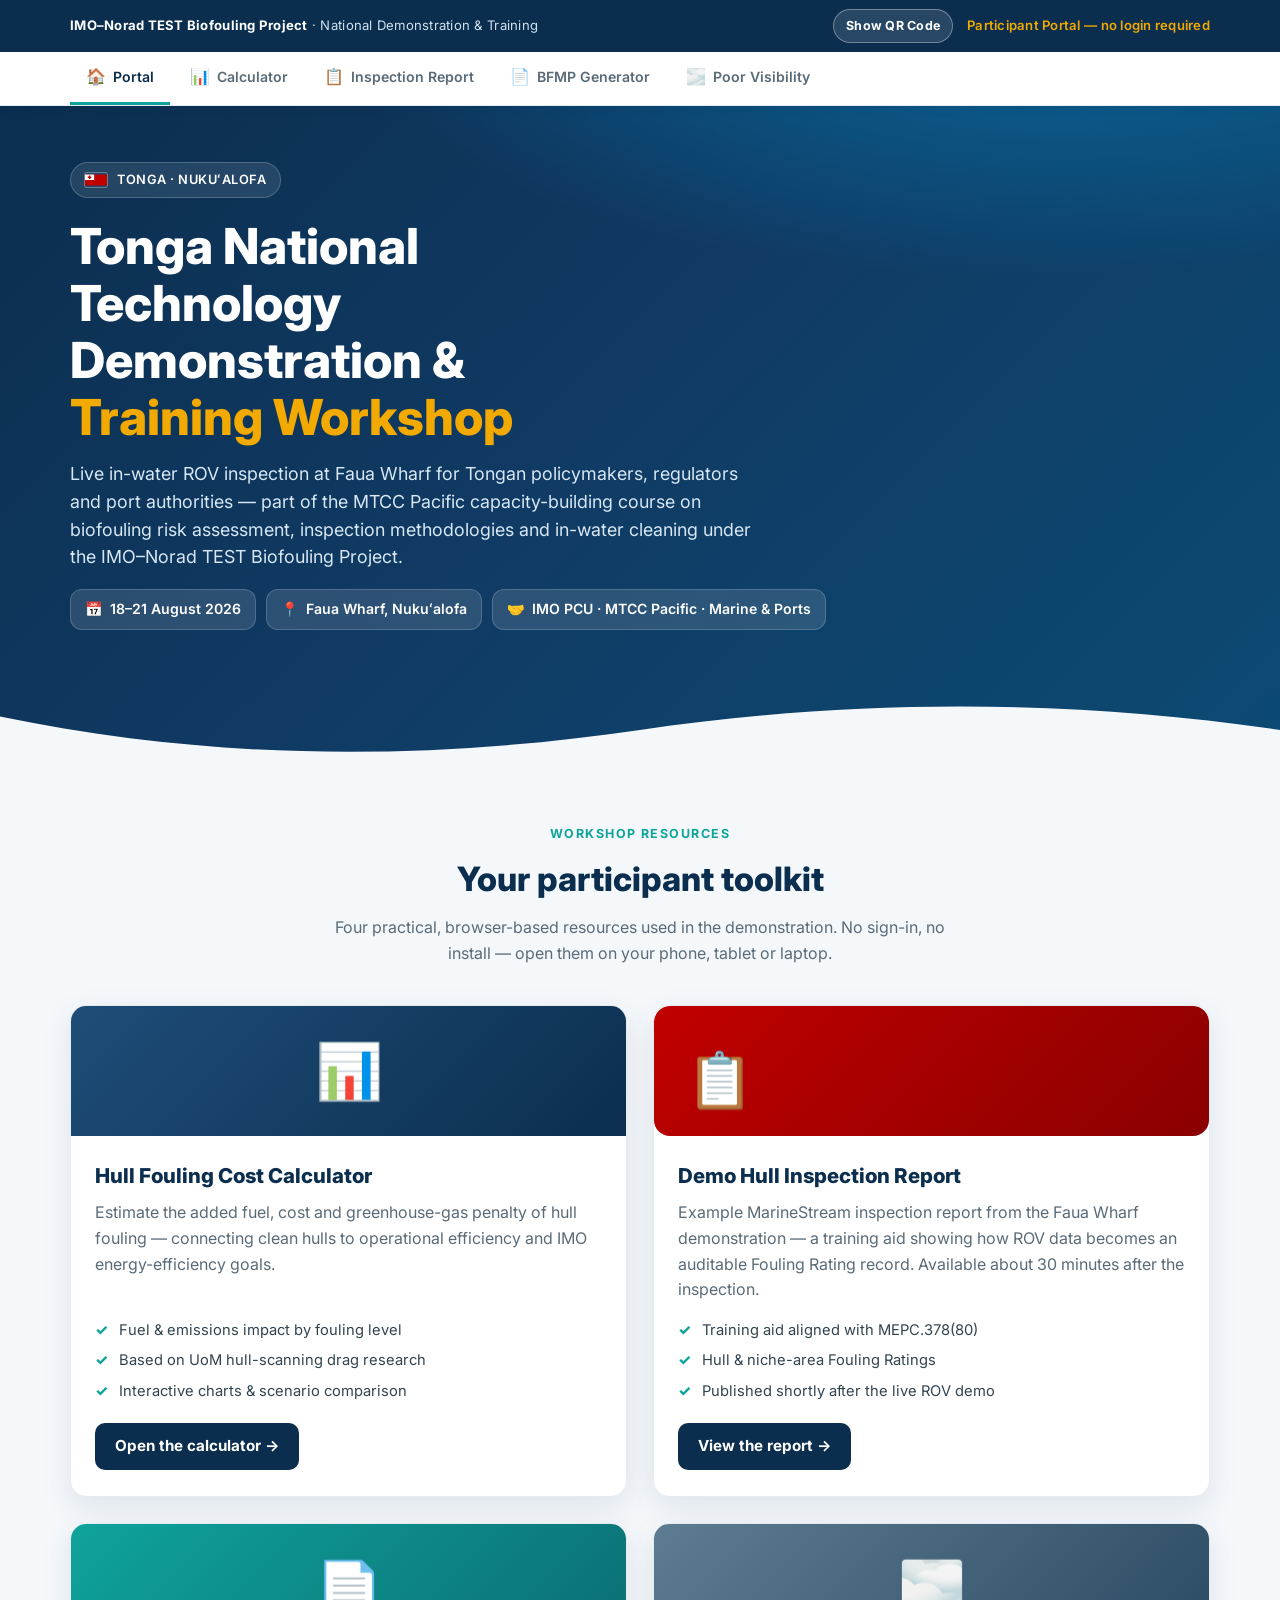
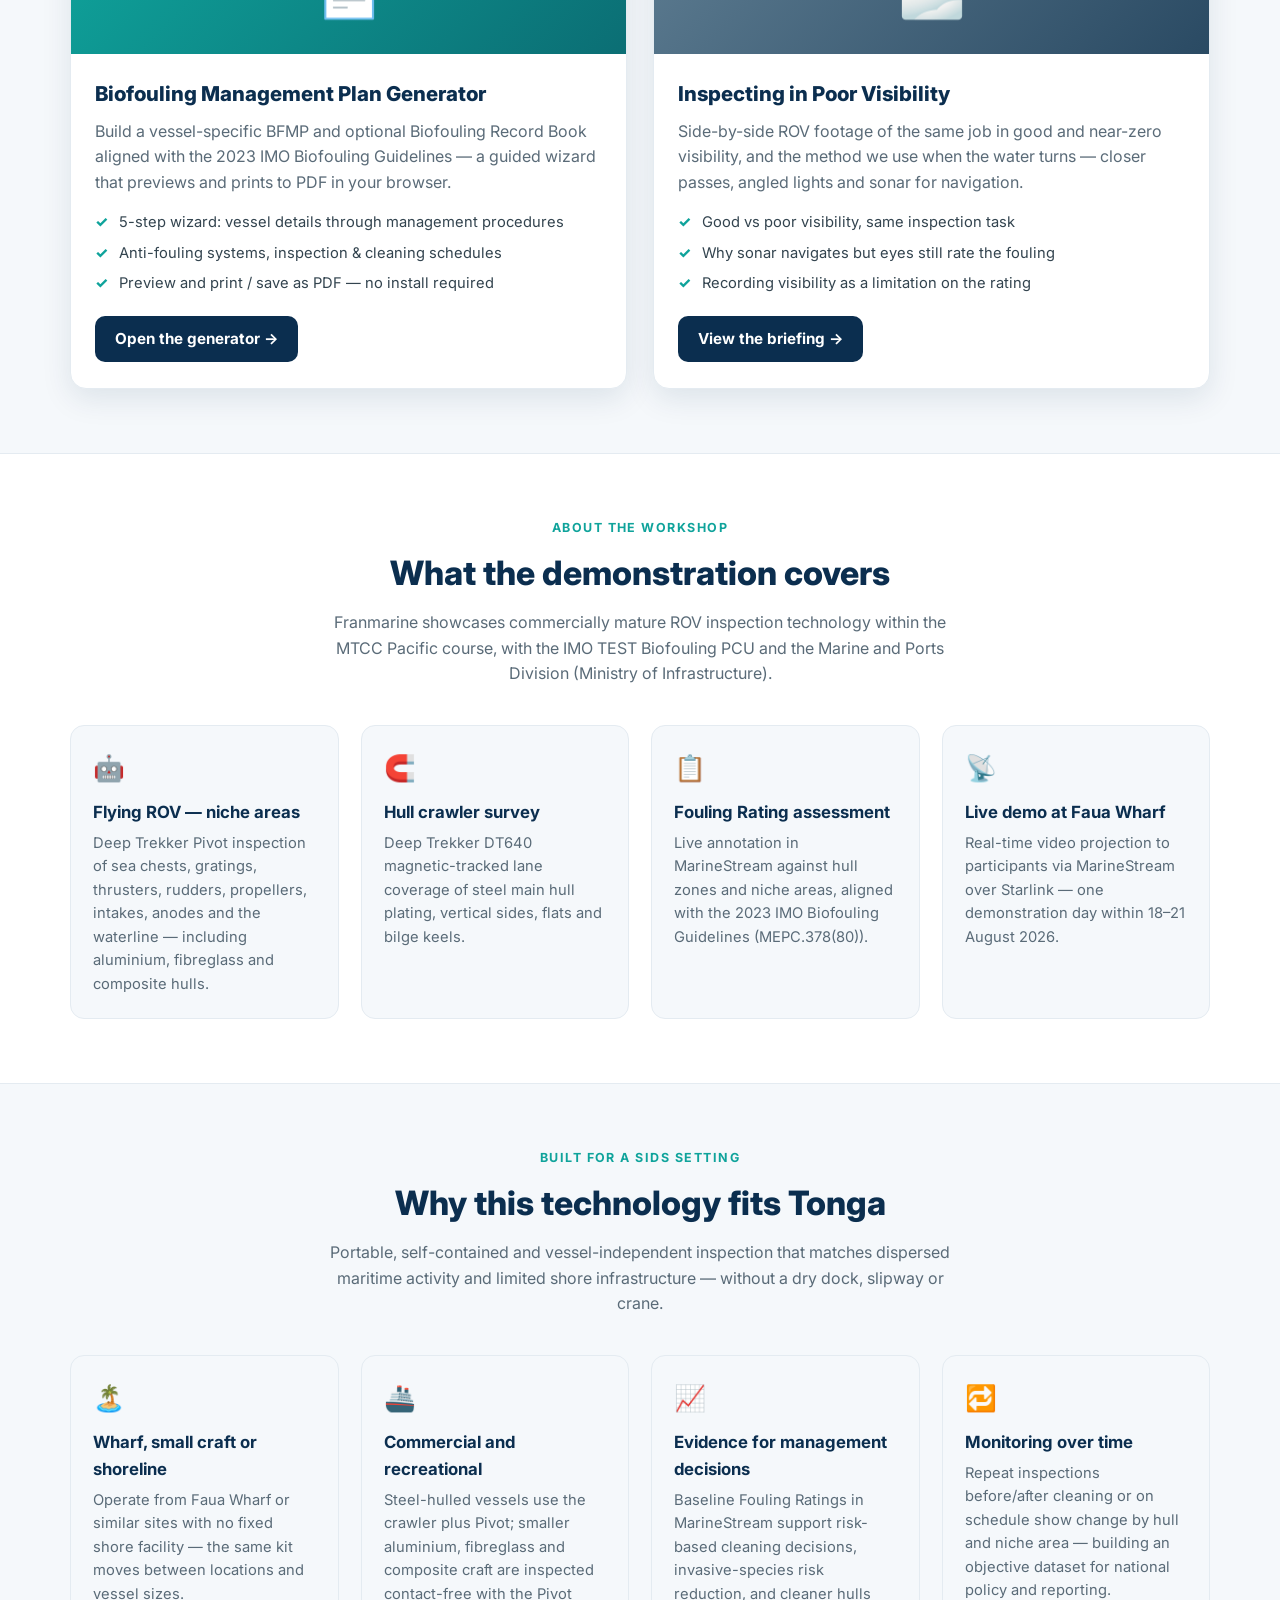
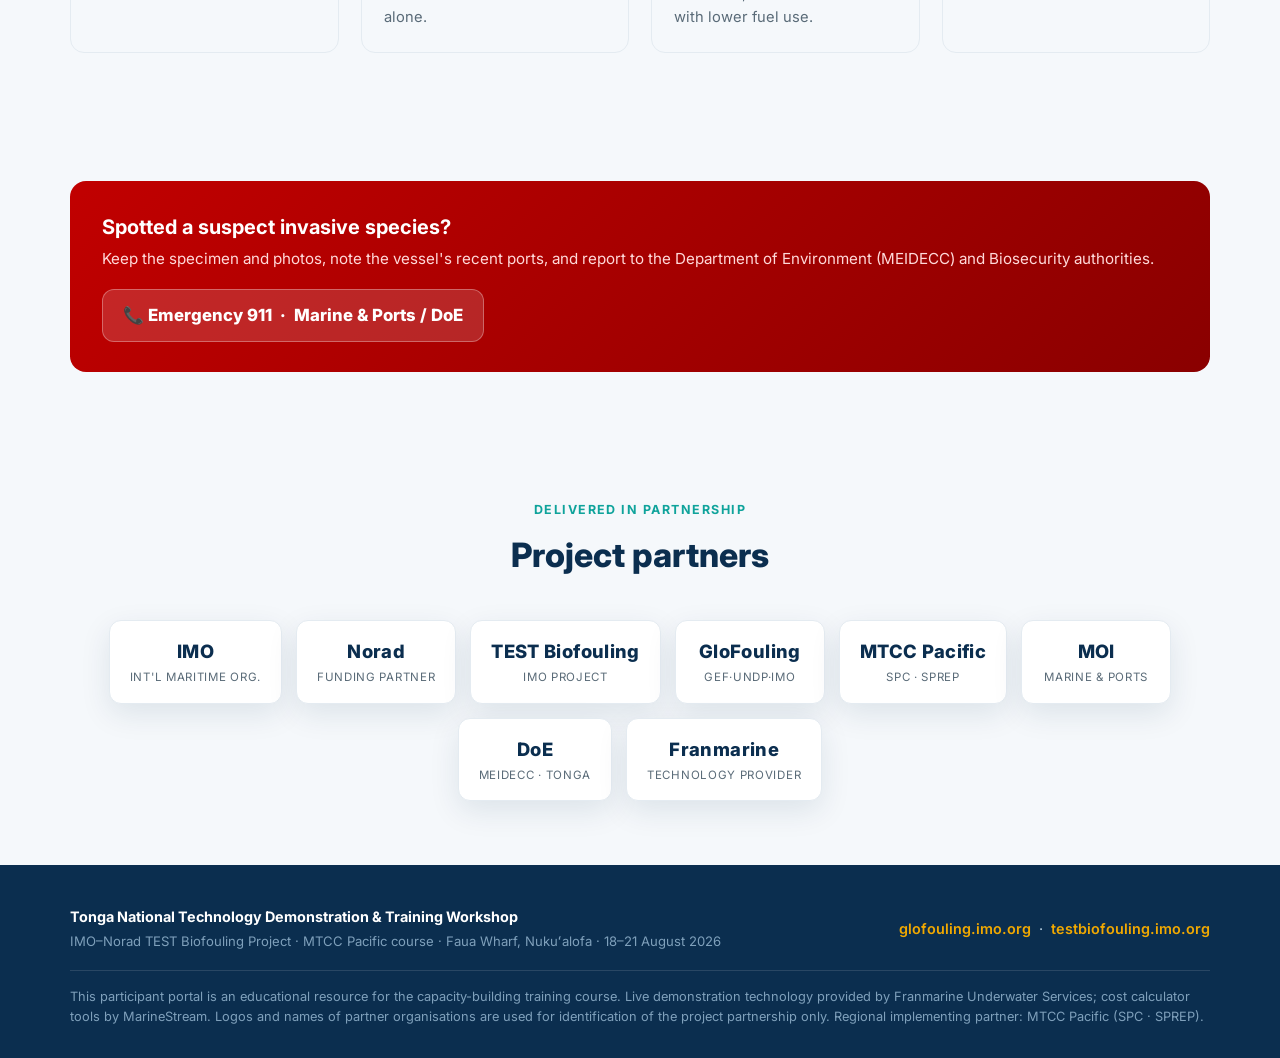
==== index.html @ a44b9602 "added video for poor vis" ====
<!DOCTYPE html>
<html lang="en">
<head>
    <meta charset="UTF-8">
    <meta name="viewport" content="width=device-width, initial-scale=1.0">
    <title>Participant Portal | Tonga National Technology Demonstration &amp; Training Workshop</title>
    <meta name="description" content="Participant portal for the Tonga National Technology Demonstration Pilot under the IMO–Norad TEST Biofouling Project. Faua Wharf, Nukuʻalofa, 18–21 August 2026.">
    <link rel="icon" href="assets/favicon.ico" sizes="any">
    <link rel="icon" type="image/png" sizes="32x32" href="assets/favicon-32.png">
    <link rel="apple-touch-icon" href="assets/apple-touch-icon.png">
    <link href="https://fonts.googleapis.com/css2?family=Inter:wght@400;500;600;700;800&display=swap" rel="stylesheet">
    <link rel="stylesheet" href="assets/portal.css">
    <style>
        * { box-sizing: border-box; margin: 0; padding: 0; }
        html { scroll-behavior: smooth; }
        body {
            font-family: 'Inter', -apple-system, BlinkMacSystemFont, 'Segoe UI', Roboto, sans-serif;
            color: var(--ink);
            background: var(--bg);
            line-height: 1.6;
            -webkit-font-smoothing: antialiased;
        }
        .container { width: min(1140px, 92vw); margin: 0 auto; }
        a { color: inherit; }

        /* ===== Section ===== */
        section { padding: 64px 0; }
        .section-head { text-align: center; max-width: 62ch; margin: 0 auto 38px; }
        .section-head .kicker {
            color: var(--teal); font-weight: 700; letter-spacing: .12em;
            text-transform: uppercase; font-size: .78rem;
        }
        .section-head h2 { font-size: clamp(1.5rem, 3vw, 2.1rem); font-weight: 800; margin: 8px 0 10px; color: var(--imo-navy); }
        .section-head p { color: var(--muted); }

        /* ===== Tool cards ===== */
        .tools { display: grid; grid-template-columns: repeat(auto-fit, minmax(300px, 1fr)); gap: 26px; }
        /* Four cards read better as a 2x2 block than as a row of three with one orphan. */
        @media (min-width: 900px) { .tools { grid-template-columns: repeat(2, 1fr); } }
        .tool {
            position: relative; display: flex; flex-direction: column;
            background: var(--white); border: 1px solid var(--line);
            border-radius: var(--radius); overflow: hidden;
            box-shadow: var(--shadow); transition: transform .18s ease, box-shadow .18s ease;
            text-decoration: none; color: inherit;
        }
        .tool:hover { transform: translateY(-6px); box-shadow: var(--shadow-lg); }
        .tool-banner { height: 130px; display: flex; align-items: center; justify-content: center; font-size: 3.4rem; }
        .tool-banner.calc  { background: linear-gradient(135deg, #1E4D78, #0b2e4f); }
        .tool-banner.report { background: linear-gradient(135deg, var(--maroon), #8a0000); }
        .tool-banner.bfmp   { background: linear-gradient(135deg, #0fa39b, #0b6e74); }
        .tool-banner.vis    { background: linear-gradient(135deg, #5d7c91, #2a4a63); }
        .tool-body { padding: 24px 24px 26px; flex: 1; display: flex; flex-direction: column; }
        .tool-body h3 { font-size: 1.28rem; font-weight: 800; color: var(--imo-navy); }
        .tool-body .lede { color: var(--muted); margin: 8px 0 16px; flex: 1; }
        .tool-body ul { list-style: none; margin: 0 0 20px; display: grid; gap: 7px; }
        .tool-body li { position: relative; padding-left: 24px; font-size: .92rem; color: #33444f; }
        .tool-body li::before { content: "✓"; position: absolute; left: 0; color: var(--teal); font-weight: 800; }
        .tool-cta {
            display: inline-flex; align-items: center; gap: 9px; align-self: flex-start;
            background: var(--imo-navy); color: #fff; font-weight: 700;
            padding: 11px 20px; border-radius: 10px; font-size: .95rem;
            transition: background .15s ease, gap .15s ease;
        }
        .tool:hover .tool-cta { background: var(--un-blue); gap: 13px; }

        /* ===== Workshop info ===== */
        .info { background: var(--white); border-top: 1px solid var(--line); border-bottom: 1px solid var(--line); }
        .info-grid { display: grid; grid-template-columns: repeat(auto-fit, minmax(230px, 1fr)); gap: 22px; }
        .info-card { background: var(--bg); border: 1px solid var(--line); border-radius: 14px; padding: 22px; }
        .info-card .ic { font-size: 1.6rem; }
        .info-card h4 { margin: 10px 0 6px; color: var(--imo-navy); font-size: 1.05rem; }
        .info-card p { color: var(--muted); font-size: .92rem; }

        /* ===== Report banner ===== */
        .report {
            background: linear-gradient(135deg, var(--maroon), #8a0000);
            color: #fff; border-radius: var(--radius); padding: 30px 32px;
            display: flex; flex-wrap: wrap; align-items: center; justify-content: space-between; gap: 18px;
        }
        .report h3 { font-size: 1.25rem; margin-bottom: 4px; }
        .report p { color: #ffd9d9; font-size: .95rem; }
        .report .num {
            background: rgba(255,255,255,.15); border: 1px solid rgba(255,255,255,.3);
            padding: 12px 20px; border-radius: 12px; font-weight: 800; font-size: 1.05rem; white-space: nowrap;
        }

        /* ===== Partners ===== */
        .partners { text-align: center; }
        .partner-row { display: flex; flex-wrap: wrap; justify-content: center; gap: 14px; margin-top: 6px; }
        .partner {
            display: flex; flex-direction: column; gap: 2px; align-items: center; justify-content: center;
            min-width: 150px; padding: 16px 20px;
            background: var(--white); border: 1px solid var(--line); border-radius: 12px; box-shadow: var(--shadow);
        }
        .partner .mark { font-weight: 800; font-size: 1.15rem; color: var(--imo-navy); letter-spacing: .02em; }
        .partner .sub { font-size: .72rem; color: var(--muted); text-transform: uppercase; letter-spacing: .06em; }

        /* ===== Footer ===== */
        footer { background: var(--imo-navy); color: #b9d0e2; padding: 40px 0 30px; font-size: .9rem; }
        footer .container { display: grid; gap: 18px; }
        footer .f-top { display: flex; flex-wrap: wrap; justify-content: space-between; gap: 16px; align-items: center; }
        footer strong { color: #fff; }
        footer .muted { color: #7fa0bb; font-size: .82rem; }
        footer a.link { color: var(--gold); text-decoration: none; font-weight: 600; }
        .disclaimer { border-top: 1px solid rgba(255,255,255,.12); padding-top: 16px; color: #7fa0bb; font-size: .8rem; }

        @media (max-width: 640px) {
            .report { flex-direction: column; align-items: flex-start; }
        }
    </style>
</head>
<body>

    <div id="portal-chrome" data-active="portal" data-base=""></div>

    <header class="portal-page-hero portal-page-hero--home">
        <div class="container">
            <span class="eyebrow">
                <img class="flag" src="assets/to_flag.svg" alt="Flag of Tonga">
                Tonga · Nukuʻalofa
            </span>
            <h1>Tonga National Technology Demonstration &amp; <span class="accent">Training Workshop</span></h1>
            <p class="hero-sub">Live in-water ROV inspection at Faua Wharf for Tongan policymakers, regulators and port authorities — part of the MTCC Pacific capacity-building course on biofouling risk assessment, inspection methodologies and in-water cleaning under the IMO–Norad TEST Biofouling Project.</p>
            <div class="hero-meta">
                <span class="meta-chip"><span class="ic">📅</span> 18–21 August 2026</span>
                <span class="meta-chip"><span class="ic">📍</span> Faua Wharf, Nukuʻalofa</span>
                <span class="meta-chip"><span class="ic">🤝</span> IMO PCU · MTCC Pacific · Marine &amp; Ports</span>
            </div>
        </div>
        <svg class="hero-wave" viewBox="0 0 1440 90" preserveAspectRatio="none" aria-hidden="true">
            <path fill="#f5f8fb" d="M0,40 C240,90 480,90 720,55 C960,20 1200,20 1440,55 L1440,90 L0,90 Z"></path>
        </svg>
    </header>

    <!-- Tools -->
    <section id="tools">
        <div class="container">
            <div class="section-head">
                <div class="kicker">Workshop Resources</div>
                <h2>Your participant toolkit</h2>
                <p>Four practical, browser-based resources used in the demonstration. No sign-in, no install — open them on your phone, tablet or laptop.</p>
            </div>
            <div class="tools">
                <a class="tool" href="calculator/index.html">
                    <div class="tool-banner calc">📊</div>
                    <div class="tool-body">
                        <h3>Hull Fouling Cost Calculator</h3>
                        <p class="lede">Estimate the added fuel, cost and greenhouse-gas penalty of hull fouling — connecting clean hulls to operational efficiency and IMO energy-efficiency goals.</p>
                        <ul>
                            <li>Fuel &amp; emissions impact by fouling level</li>
                            <li>Based on UoM hull-scanning drag research</li>
                            <li>Interactive charts &amp; scenario comparison</li>
                        </ul>
                        <span class="tool-cta">Open the calculator →</span>
                    </div>
                </a>
                <a class="tool" href="report/index.html">
                    <div class="tool-banner report">📋</div>
                    <div class="tool-body">
                        <h3>Demo Hull Inspection Report</h3>
                        <p class="lede">Example MarineStream inspection report from the Faua Wharf demonstration — a training aid showing how ROV data becomes an auditable Fouling Rating record. Available about 30 minutes after the inspection.</p>
                        <ul>
                            <li>Training aid aligned with MEPC.378(80)</li>
                            <li>Hull &amp; niche-area Fouling Ratings</li>
                            <li>Published shortly after the live ROV demo</li>
                        </ul>
                        <span class="tool-cta">View the report →</span>
                    </div>
                </a>
                <a class="tool" href="bfmp/index.html">
                    <div class="tool-banner bfmp">📄</div>
                    <div class="tool-body">
                        <h3>Biofouling Management Plan Generator</h3>
                        <p class="lede">Build a vessel-specific BFMP and optional Biofouling Record Book aligned with the 2023 IMO Biofouling Guidelines — a guided wizard that previews and prints to PDF in your browser.</p>
                        <ul>
                            <li>5-step wizard: vessel details through management procedures</li>
                            <li>Anti-fouling systems, inspection &amp; cleaning schedules</li>
                            <li>Preview and print / save as PDF — no install required</li>
                        </ul>
                        <span class="tool-cta">Open the generator →</span>
                    </div>
                </a>
                <a class="tool" href="visibility/index.html">
                    <div class="tool-banner vis">🌫️</div>
                    <div class="tool-body">
                        <h3>Inspecting in Poor Visibility</h3>
                        <p class="lede">Side-by-side ROV footage of the same job in good and near-zero visibility, and the method we use when the water turns — closer passes, angled lights and sonar for navigation.</p>
                        <ul>
                            <li>Good vs poor visibility, same inspection task</li>
                            <li>Why sonar navigates but eyes still rate the fouling</li>
                            <li>Recording visibility as a limitation on the rating</li>
                        </ul>
                        <span class="tool-cta">View the briefing →</span>
                    </div>
                </a>
            </div>
        </div>
    </section>

    <!-- Workshop info -->
    <section class="info">
        <div class="container">
            <div class="section-head">
                <div class="kicker">About the Workshop</div>
                <h2>What the demonstration covers</h2>
                <p>Franmarine showcases commercially mature ROV inspection technology within the MTCC Pacific course, with the IMO TEST Biofouling PCU and the Marine and Ports Division (Ministry of Infrastructure).</p>
            </div>
            <div class="info-grid">
                <div class="info-card">
                    <div class="ic">🤖</div>
                    <h4>Flying ROV — niche areas</h4>
                    <p>Deep Trekker Pivot inspection of sea chests, gratings, thrusters, rudders, propellers, intakes, anodes and the waterline — including aluminium, fibreglass and composite hulls.</p>
                </div>
                <div class="info-card">
                    <div class="ic">🧲</div>
                    <h4>Hull crawler survey</h4>
                    <p>Deep Trekker DT640 magnetic-tracked lane coverage of steel main hull plating, vertical sides, flats and bilge keels.</p>
                </div>
                <div class="info-card">
                    <div class="ic">📋</div>
                    <h4>Fouling Rating assessment</h4>
                    <p>Live annotation in MarineStream against hull zones and niche areas, aligned with the 2023 IMO Biofouling Guidelines (MEPC.378(80)).</p>
                </div>
                <div class="info-card">
                    <div class="ic">📡</div>
                    <h4>Live demo at Faua Wharf</h4>
                    <p>Real-time video projection to participants via MarineStream over Starlink — one demonstration day within 18–21 August 2026.</p>
                </div>
            </div>
        </div>
    </section>

    <!-- Why it fits Tonga -->
    <section>
        <div class="container">
            <div class="section-head">
                <div class="kicker">Built for a SIDS setting</div>
                <h2>Why this technology fits Tonga</h2>
                <p>Portable, self-contained and vessel-independent inspection that matches dispersed maritime activity and limited shore infrastructure — without a dry dock, slipway or crane.</p>
            </div>
            <div class="info-grid">
                <div class="info-card">
                    <div class="ic">🏝️</div>
                    <h4>Wharf, small craft or shoreline</h4>
                    <p>Operate from Faua Wharf or similar sites with no fixed shore facility — the same kit moves between locations and vessel sizes.</p>
                </div>
                <div class="info-card">
                    <div class="ic">🚢</div>
                    <h4>Commercial and recreational</h4>
                    <p>Steel-hulled vessels use the crawler plus Pivot; smaller aluminium, fibreglass and composite craft are inspected contact-free with the Pivot alone.</p>
                </div>
                <div class="info-card">
                    <div class="ic">📈</div>
                    <h4>Evidence for management decisions</h4>
                    <p>Baseline Fouling Ratings in MarineStream support risk-based cleaning decisions, invasive-species risk reduction, and cleaner hulls with lower fuel use.</p>
                </div>
                <div class="info-card">
                    <div class="ic">🔁</div>
                    <h4>Monitoring over time</h4>
                    <p>Repeat inspections before/after cleaning or on schedule show change by hull and niche area — building an objective dataset for national policy and reporting.</p>
                </div>
            </div>
        </div>
    </section>

    <!-- Report banner -->
    <section>
        <div class="container">
            <div class="report">
                <div>
                    <h3>Spotted a suspect invasive species?</h3>
                    <p>Keep the specimen and photos, note the vessel's recent ports, and report to the Department of Environment (MEIDECC) and Biosecurity authorities.</p>
                </div>
                <div class="num">📞 Emergency 911 &nbsp;·&nbsp; Marine &amp; Ports / DoE</div>
            </div>
        </div>
    </section>

    <!-- Partners -->
    <section class="partners">
        <div class="container">
            <div class="section-head">
                <div class="kicker">Delivered in partnership</div>
                <h2>Project partners</h2>
            </div>
            <div class="partner-row">
                <div class="partner"><span class="mark">IMO</span><span class="sub">Int'l Maritime Org.</span></div>
                <div class="partner"><span class="mark">Norad</span><span class="sub">Funding Partner</span></div>
                <div class="partner"><span class="mark">TEST Biofouling</span><span class="sub">IMO Project</span></div>
                <div class="partner"><span class="mark">GloFouling</span><span class="sub">GEF·UNDP·IMO</span></div>
                <div class="partner"><span class="mark">MTCC Pacific</span><span class="sub">SPC · SPREP</span></div>
                <div class="partner"><span class="mark">MOI</span><span class="sub">Marine &amp; Ports</span></div>
                <div class="partner"><span class="mark">DoE</span><span class="sub">MEIDECC · Tonga</span></div>
                <div class="partner"><span class="mark">Franmarine</span><span class="sub">Technology Provider</span></div>
            </div>
        </div>
    </section>

    <!-- Footer -->
    <footer>
        <div class="container">
            <div class="f-top">
                <div>
                    <strong>Tonga National Technology Demonstration &amp; Training Workshop</strong><br>
                    <span class="muted">IMO–Norad TEST Biofouling Project · MTCC Pacific course · Faua Wharf, Nukuʻalofa · 18–21 August 2026</span>
                </div>
                <div>
                    <a class="link" href="https://www.glofouling.imo.org" target="_blank" rel="noopener">glofouling.imo.org</a> &nbsp;·&nbsp;
                    <a class="link" href="https://testbiofouling.imo.org/" target="_blank" rel="noopener">testbiofouling.imo.org</a>
                </div>
            </div>
            <div class="disclaimer">
                This participant portal is an educational resource for the capacity-building training course. Live demonstration technology provided by Franmarine Underwater Services; cost calculator tools by MarineStream. Logos and names of partner organisations are used for identification of the project partnership only. Regional implementing partner: MTCC Pacific (SPC · SPREP).
            </div>
        </div>
    </footer>

    <script src="assets/portal-nav.js"></script>
</body>
</html>
---- assets/portal.css ----
:root {
    --imo-navy: #0b2e4f;
    --imo-navy-2: #103a63;
    --un-blue: #0093d3;
    --teal: #0fa39b;
    --gold: #f2a900;
    --maroon: #c10000; /* Tonga red accent */
    --ink: #14202b;
    --muted: #5a6b78;
    --line: #e4ebf1;
    --bg: #f5f8fb;
    --white: #ffffff;
    --radius: 16px;
    --shadow: 0 10px 30px rgba(11, 46, 79, .10);
    --shadow-lg: 0 22px 50px rgba(11, 46, 79, .18);
    --portal-chrome-h: 82px;
}

/* ===== Sticky chrome (topbar + tabs) ===== */
.portal-chrome {
    position: sticky;
    top: 0;
    z-index: 120;
    box-shadow: 0 2px 12px rgba(11, 46, 79, .08);
}

.portal-topbar {
    background: var(--imo-navy);
    color: #cfe2f1;
    font-size: .82rem;
    letter-spacing: .02em;
}

.portal-topbar .container {
    width: min(1140px, 92vw);
    margin: 0 auto;
    display: flex;
    flex-wrap: wrap;
    gap: 8px 18px;
    align-items: center;
    justify-content: space-between;
    padding: 9px 0;
}

.portal-topbar strong { color: #fff; }
.portal-topbar .tag { color: var(--gold); font-weight: 600; }

.portal-topbar .topbar-actions {
    display: inline-flex;
    flex-wrap: wrap;
    align-items: center;
    gap: 10px 14px;
}

.portal-topbar .qr-toggle {
    appearance: none;
    border: 1px solid rgba(255, 255, 255, .35);
    background: rgba(255, 255, 255, .12);
    color: #fff;
    font: inherit;
    font-size: .78rem;
    font-weight: 700;
    letter-spacing: .02em;
    padding: 6px 12px;
    border-radius: 999px;
    cursor: pointer;
    transition: background .15s ease, border-color .15s ease;
}

.portal-topbar .qr-toggle:hover {
    background: rgba(255, 255, 255, .2);
    border-color: rgba(255, 255, 255, .55);
}

.portal-topbar .qr-toggle[aria-pressed="true"] {
    background: var(--gold);
    border-color: var(--gold);
    color: var(--imo-navy);
}

.portal-page-hero--qr .container {
    padding: 28px 0 36px;
    display: flex;
    flex-direction: column;
    align-items: center;
    text-align: center;
}

.portal-page-hero--home.portal-page-hero--qr .container {
    padding: 36px 0 48px;
}

.portal-qr-panel {
    display: flex;
    flex-direction: column;
    align-items: center;
    gap: 14px;
}

.portal-qr-kicker {
    font-size: .85rem;
    font-weight: 700;
    letter-spacing: .08em;
    text-transform: uppercase;
    color: var(--gold);
    margin: 0;
}

.portal-qr-img {
    display: block;
    width: min(72vw, 420px);
    height: auto;
    aspect-ratio: 1;
    background: #fff;
    padding: 18px;
    border-radius: 18px;
    box-shadow: var(--shadow-lg);
}

.portal-qr-hint {
    margin: 0;
    color: #d7e7f4;
    font-size: .95rem;
    font-weight: 500;
}

@media (min-width: 900px) {
    .portal-qr-img {
        width: min(48vw, 520px);
        padding: 22px;
    }
}

.portal-tabs {
    background: var(--white);
    border-bottom: 1px solid var(--line);
}

.portal-tabs .container {
    width: min(1140px, 92vw);
    margin: 0 auto;
    display: flex;
    gap: 4px;
    overflow-x: auto;
    -webkit-overflow-scrolling: touch;
    scrollbar-width: none;
}

.portal-tabs .container::-webkit-scrollbar { display: none; }

.portal-tab {
    flex: 0 0 auto;
    display: inline-flex;
    align-items: center;
    gap: 7px;
    padding: 12px 16px;
    font-size: .88rem;
    font-weight: 600;
    color: var(--muted);
    text-decoration: none;
    border-bottom: 3px solid transparent;
    white-space: nowrap;
    transition: color .15s, border-color .15s;
}

.portal-tab:hover { color: var(--imo-navy); }

.portal-tab.active {
    color: var(--imo-navy);
    border-bottom-color: var(--teal);
}

.portal-tab .ic { font-size: 1rem; }

/* ===== Page heroes ===== */
.portal-page-hero {
    position: relative;
    color: #fff;
    background:
        radial-gradient(1200px 500px at 80% -20%, rgba(0, 147, 211, .55), transparent 60%),
        linear-gradient(135deg, var(--imo-navy) 0%, var(--imo-navy-2) 45%, #0c4a73 100%);
    overflow: hidden;
}

.portal-page-hero .container {
    position: relative;
    z-index: 2;
    width: min(1140px, 92vw);
    margin: 0 auto;
    padding: 40px 0 48px;
}

.portal-page-hero .hero-top {
    display: flex;
    flex-wrap: wrap;
    align-items: center;
    justify-content: space-between;
    gap: 14px 24px;
    margin-bottom: 4px;
}

.portal-page-hero .ms-brand {
    display: inline-flex;
    align-items: center;
    text-decoration: none;
    opacity: .95;
    transition: opacity .15s ease, transform .15s ease;
}

.portal-page-hero .ms-brand:hover {
    opacity: 1;
    transform: translateY(-1px);
}

.portal-page-hero .ms-brand img {
    display: block;
    height: 36px;
    width: auto;
    max-width: min(220px, 55vw);
}

@media (max-width: 640px) {
    .portal-page-hero .ms-brand img { height: 30px; }
}

.portal-page-hero--home .container {
    padding: 56px 0 130px;
}

.portal-page-hero .eyebrow {
    display: inline-flex;
    align-items: center;
    gap: 10px;
    background: rgba(255, 255, 255, .10);
    border: 1px solid rgba(255, 255, 255, .20);
    padding: 7px 14px;
    border-radius: 999px;
    font-size: .8rem;
    font-weight: 600;
    letter-spacing: .04em;
    text-transform: uppercase;
    backdrop-filter: blur(6px);
}

.portal-page-hero .eyebrow .flag {
    width: 22px;
    height: 14px;
    border-radius: 2px;
    box-shadow: 0 0 0 1px rgba(255, 255, 255, .3);
}

.portal-page-hero h1 {
    font-size: clamp(1.6rem, 3.8vw, 2.4rem);
    font-weight: 800;
    line-height: 1.15;
    margin: 16px 0 12px;
    color: #fff;
}

.portal-page-hero--home h1 {
    font-size: clamp(1.9rem, 4.4vw, 3.1rem);
    max-width: 16ch;
    margin: 20px 0 14px;
}

.portal-page-hero h1 .accent { color: var(--gold); }

.portal-page-hero .hero-sub {
    font-size: clamp(.95rem, 1.6vw, 1.12rem);
    color: #d7e7f4;
    max-width: 62ch;
    line-height: 1.55;
    margin: 0;
}

.portal-page-hero .hero-meta {
    display: flex;
    flex-wrap: wrap;
    gap: 10px;
    margin-top: 18px;
}

.portal-page-hero .meta-chip {
    display: inline-flex;
    align-items: center;
    gap: 7px;
    background: rgba(255, 255, 255, .12);
    border: 1px solid rgba(255, 255, 255, .18);
    padding: 8px 14px;
    border-radius: 12px;
    font-weight: 600;
    font-size: .88rem;
}

.portal-page-hero .hero-wave {
    position: absolute;
    bottom: -1px;
    left: 0;
    width: 100%;
    z-index: 1;
    display: block;
}

header.portal-page-hero h1,
header.portal-page-hero h2,
header.portal-page-hero h3 {
    color: #fff;
}

@media (min-width: 640px) {
    .toolbar-label { display: inline; }
}

@media (max-width: 640px) {
    :root { --portal-chrome-h: 78px; }
    .portal-page-hero .container { padding: 28px 0 36px; }
    .portal-page-hero--home .container { padding: 40px 0 110px; }
    .portal-topbar .tag { font-size: .75rem; }
    .portal-qr-img { width: min(84vw, 360px); padding: 14px; }
}
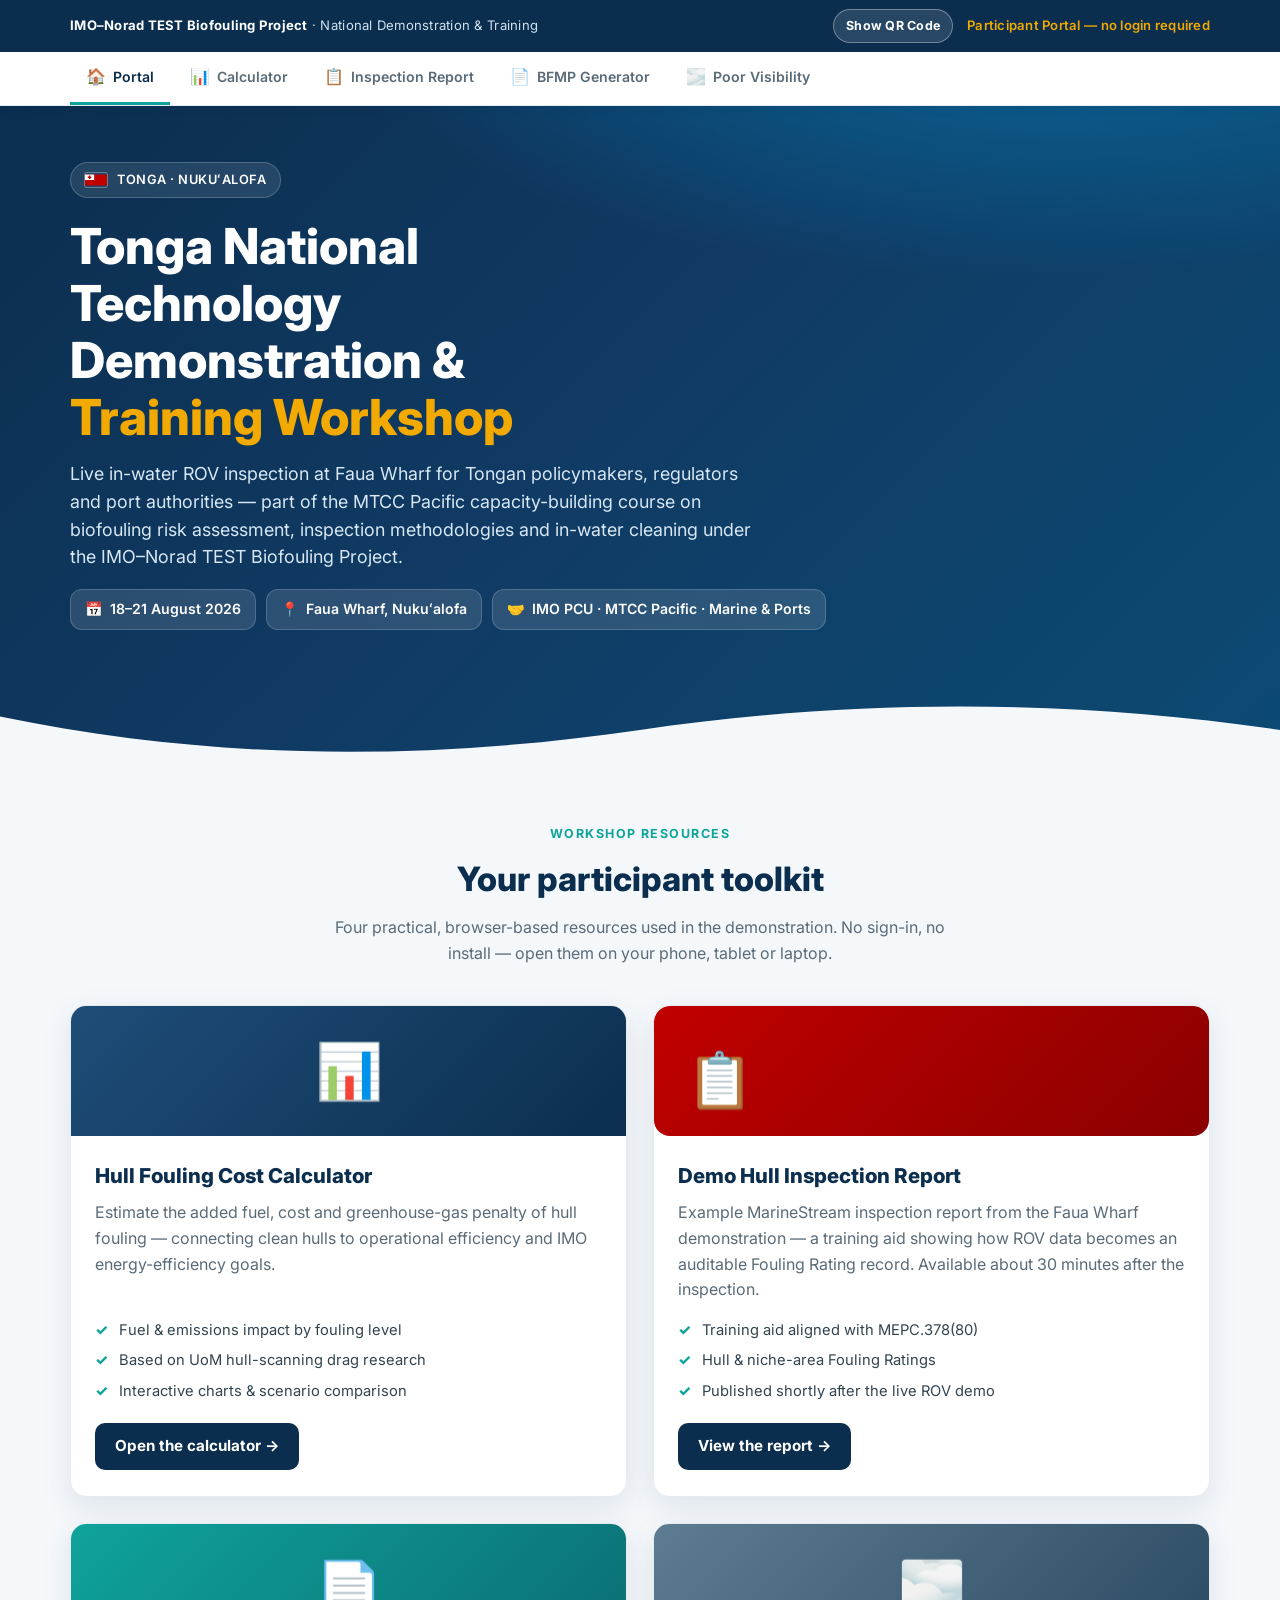
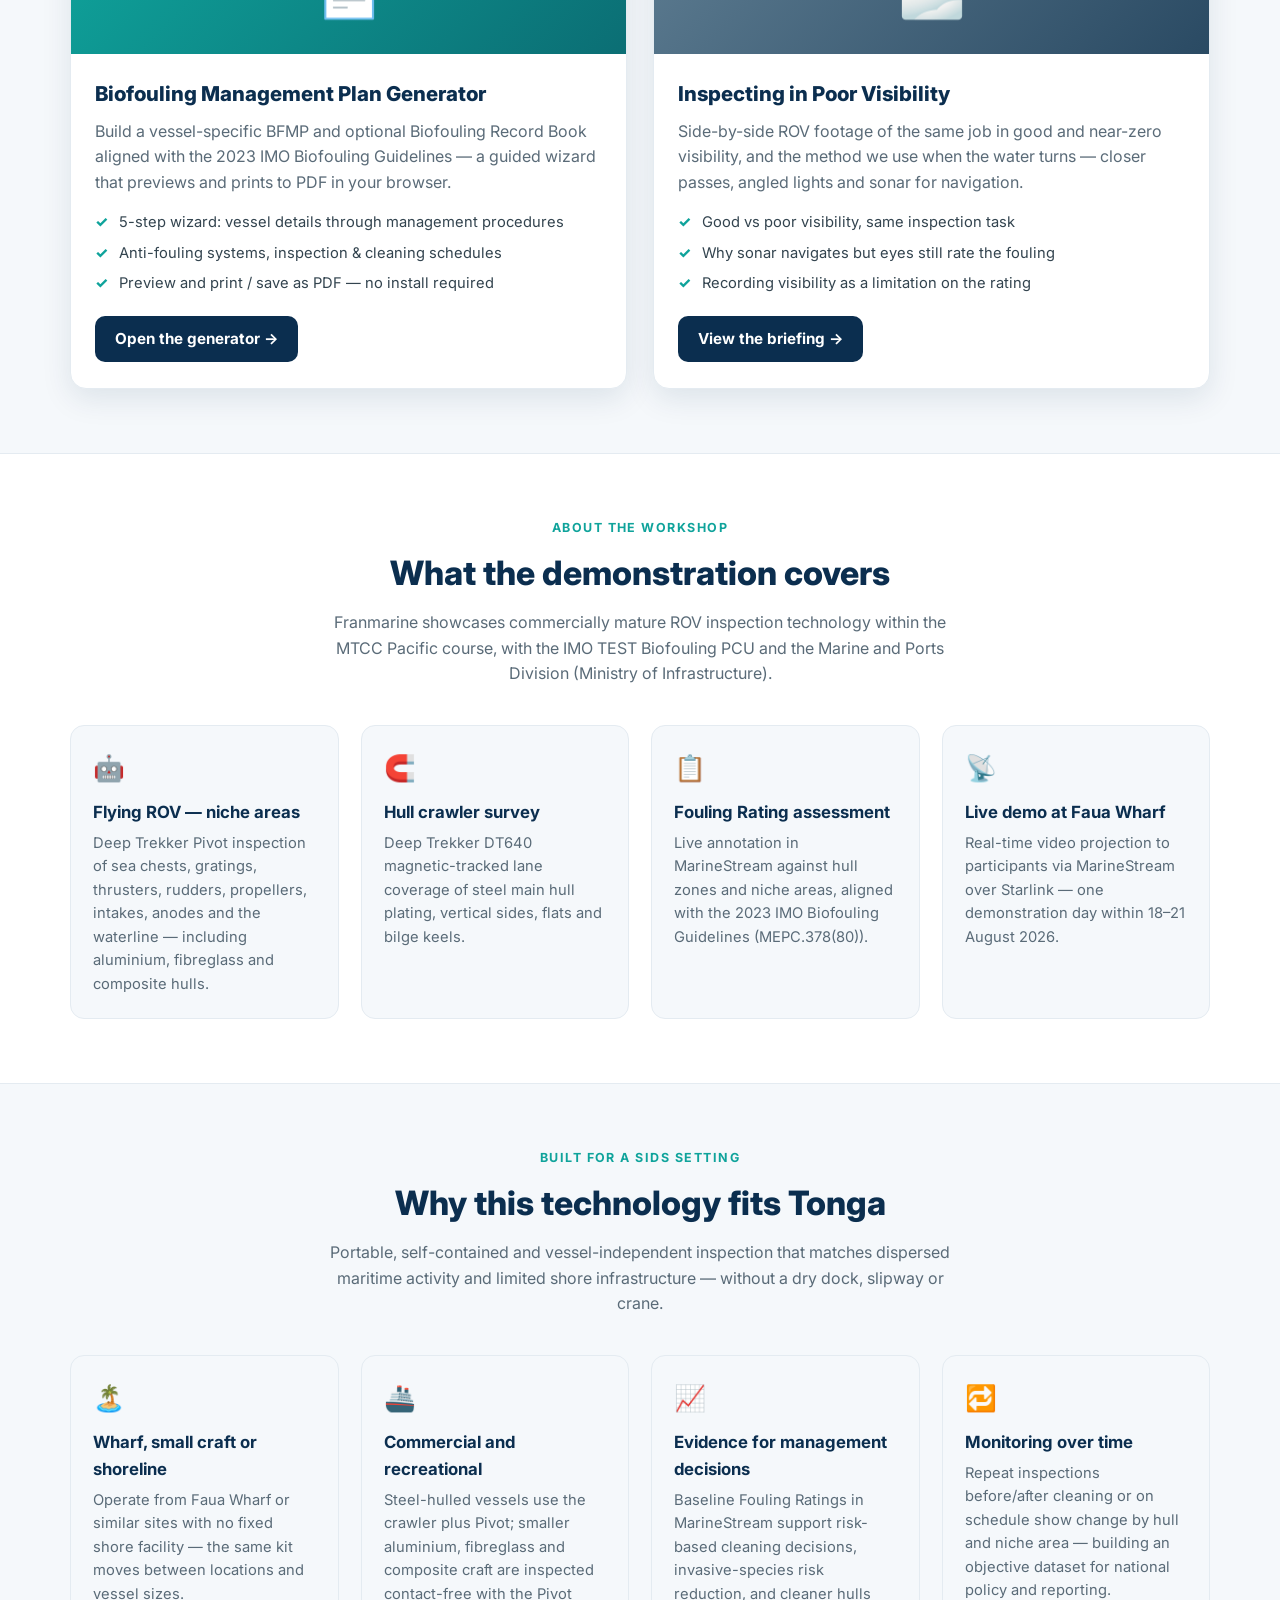
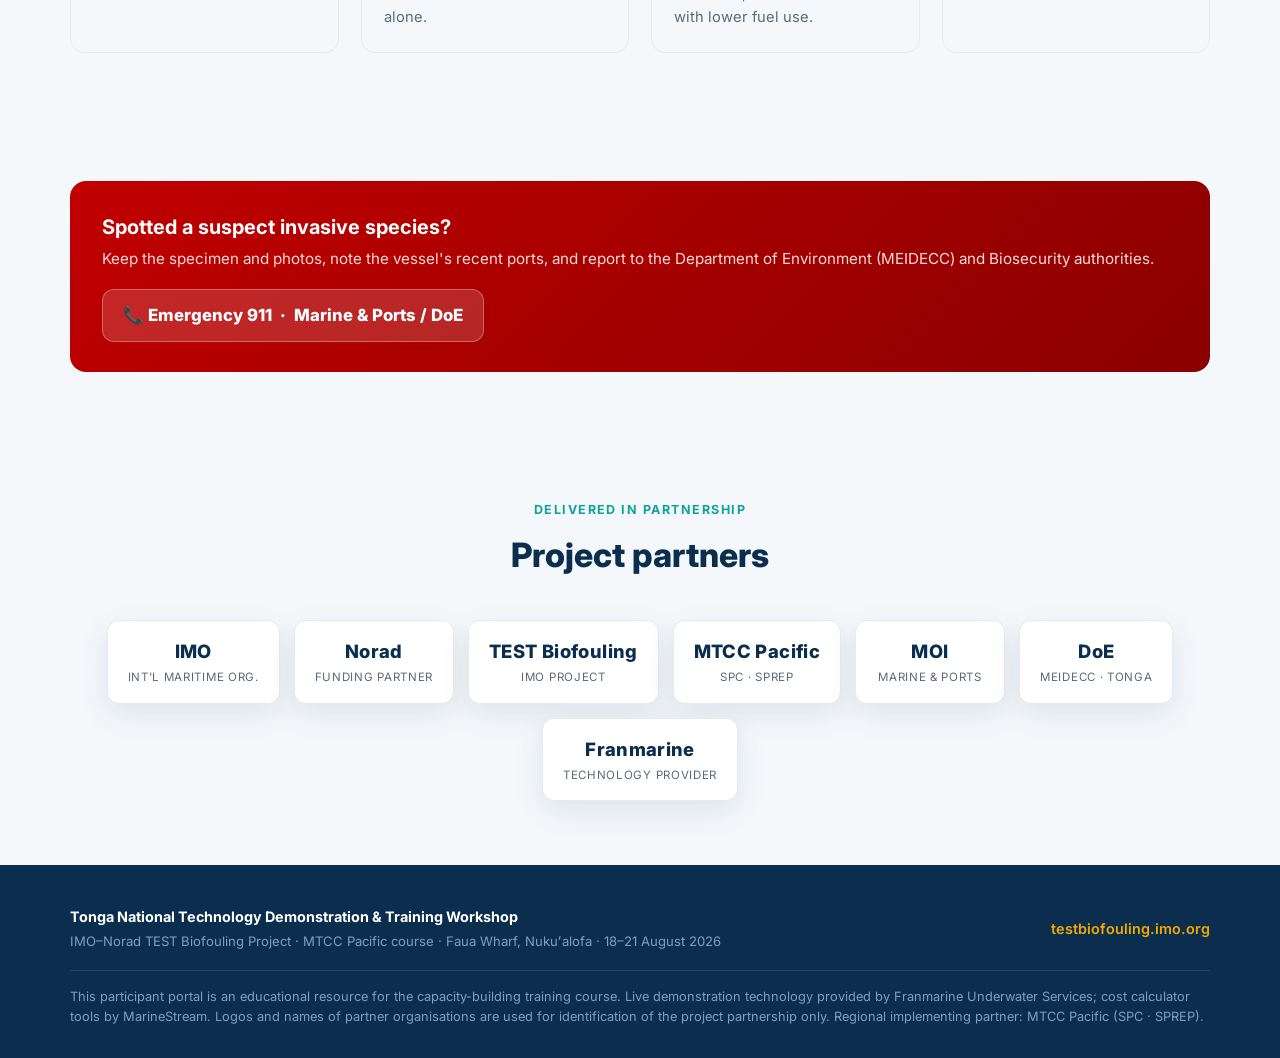
==== commit e68a3e33: "removed references to GlowFouling" ====
--- a/index.html
+++ b/index.html
@@ -288,7 +288,6 @@
                 <div class="partner"><span class="mark">IMO</span><span class="sub">Int'l Maritime Org.</span></div>
                 <div class="partner"><span class="mark">Norad</span><span class="sub">Funding Partner</span></div>
                 <div class="partner"><span class="mark">TEST Biofouling</span><span class="sub">IMO Project</span></div>
-                <div class="partner"><span class="mark">GloFouling</span><span class="sub">GEF·UNDP·IMO</span></div>
                 <div class="partner"><span class="mark">MTCC Pacific</span><span class="sub">SPC · SPREP</span></div>
                 <div class="partner"><span class="mark">MOI</span><span class="sub">Marine &amp; Ports</span></div>
                 <div class="partner"><span class="mark">DoE</span><span class="sub">MEIDECC · Tonga</span></div>
@@ -306,7 +305,6 @@
                     <span class="muted">IMO–Norad TEST Biofouling Project · MTCC Pacific course · Faua Wharf, Nukuʻalofa · 18–21 August 2026</span>
                 </div>
                 <div>
-                    <a class="link" href="https://www.glofouling.imo.org" target="_blank" rel="noopener">glofouling.imo.org</a> &nbsp;·&nbsp;
                     <a class="link" href="https://testbiofouling.imo.org/" target="_blank" rel="noopener">testbiofouling.imo.org</a>
                 </div>
             </div>
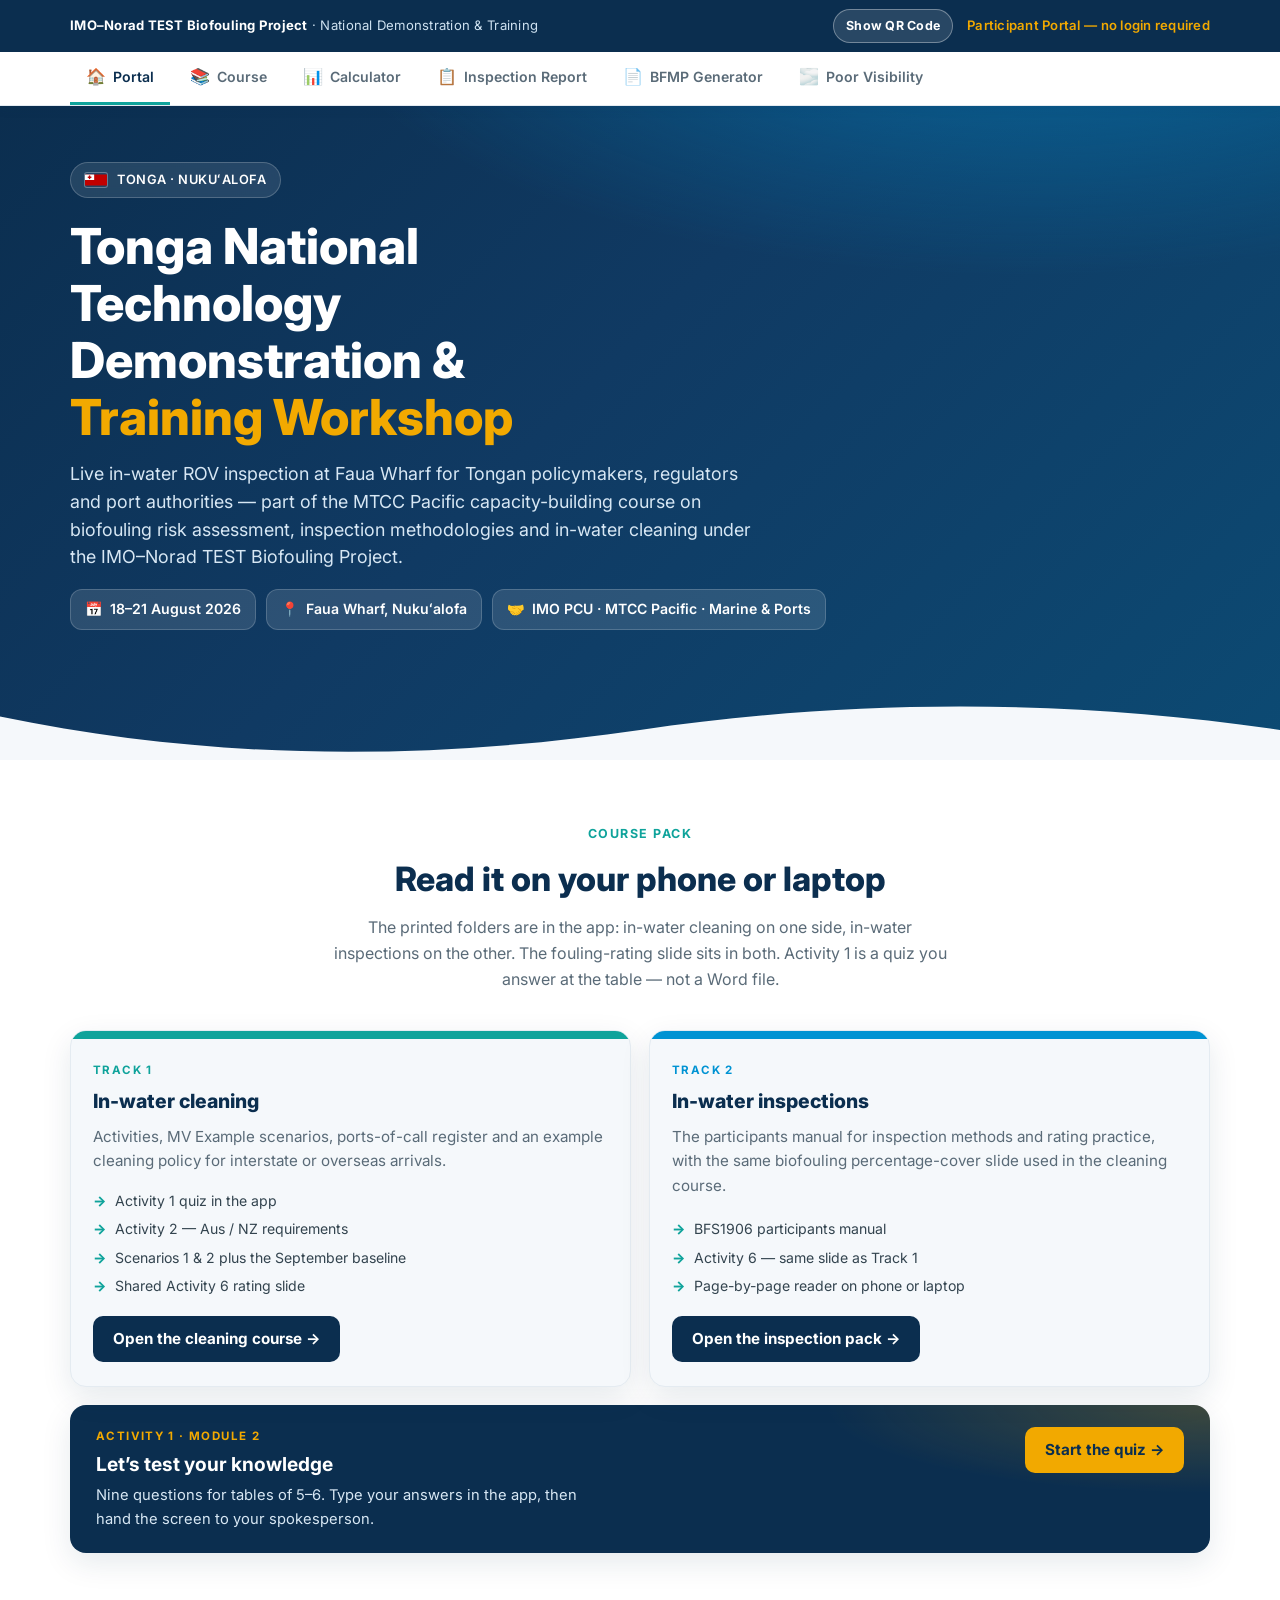
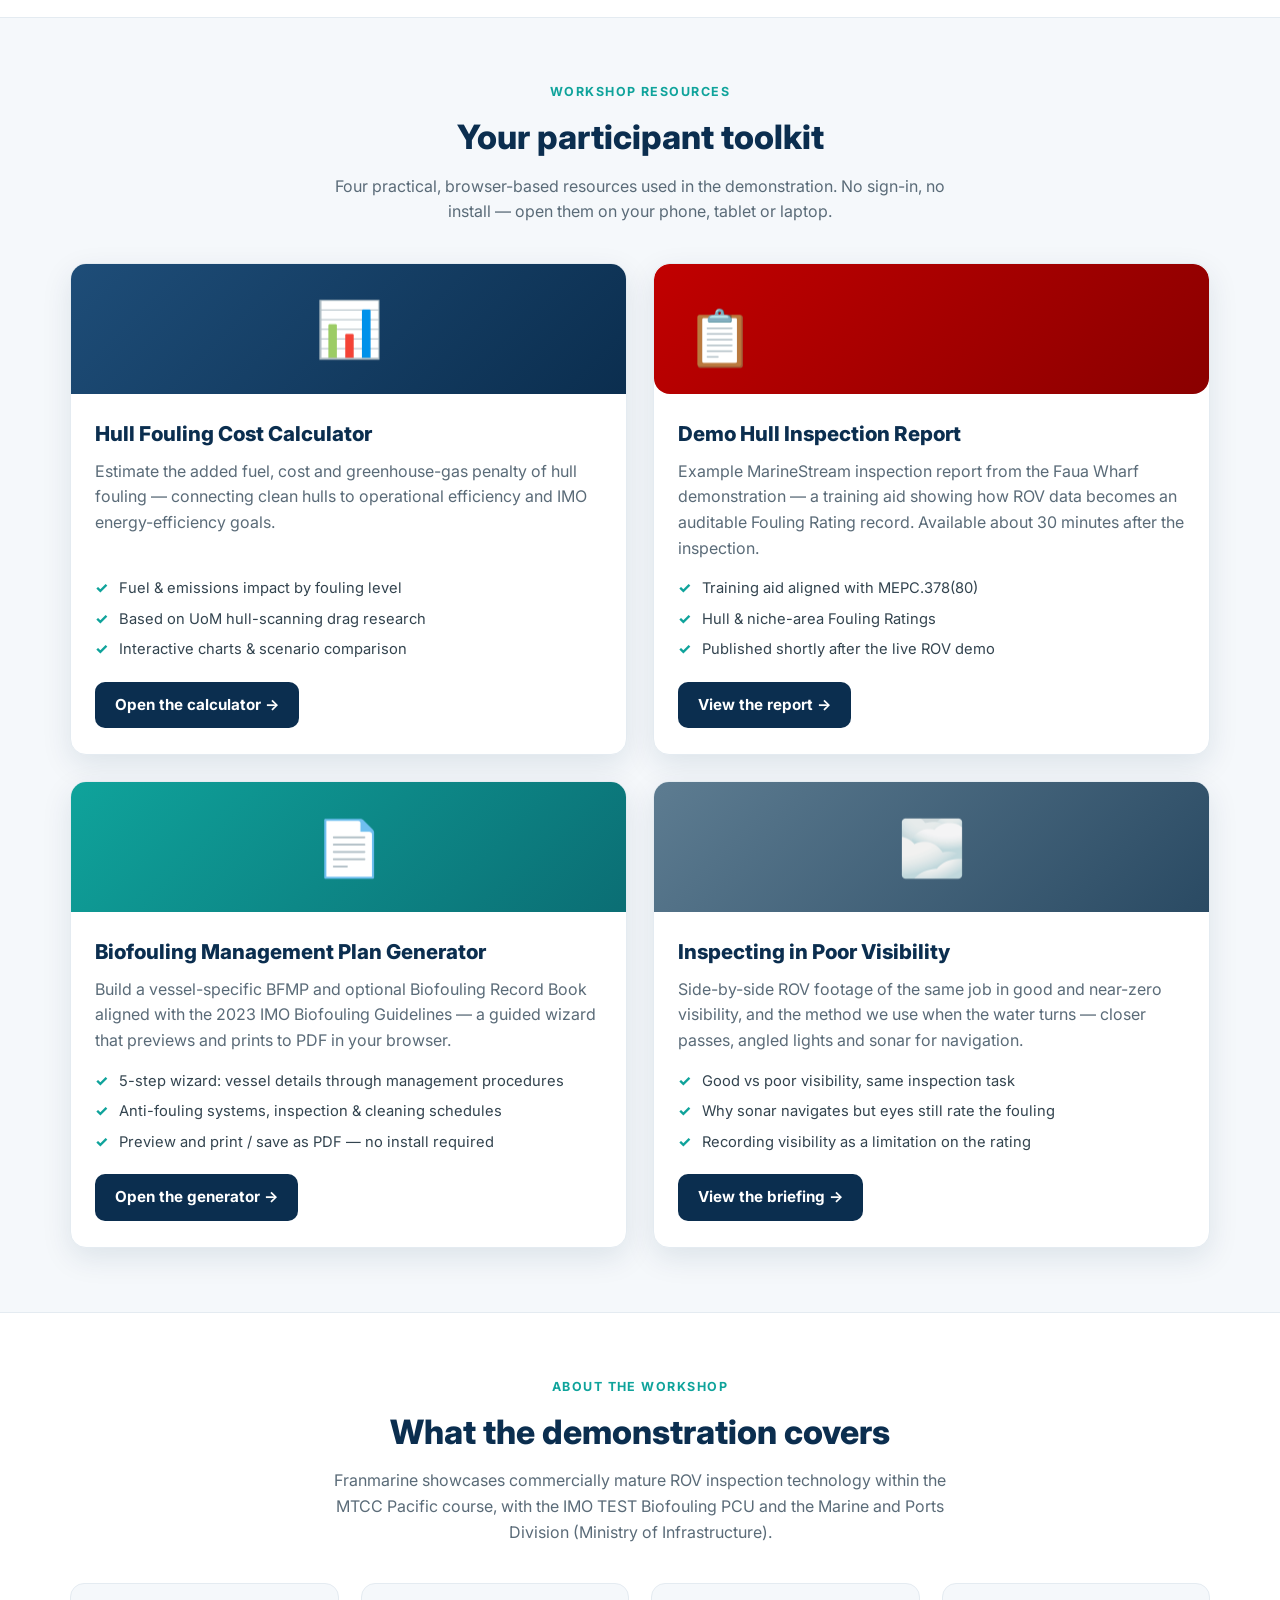
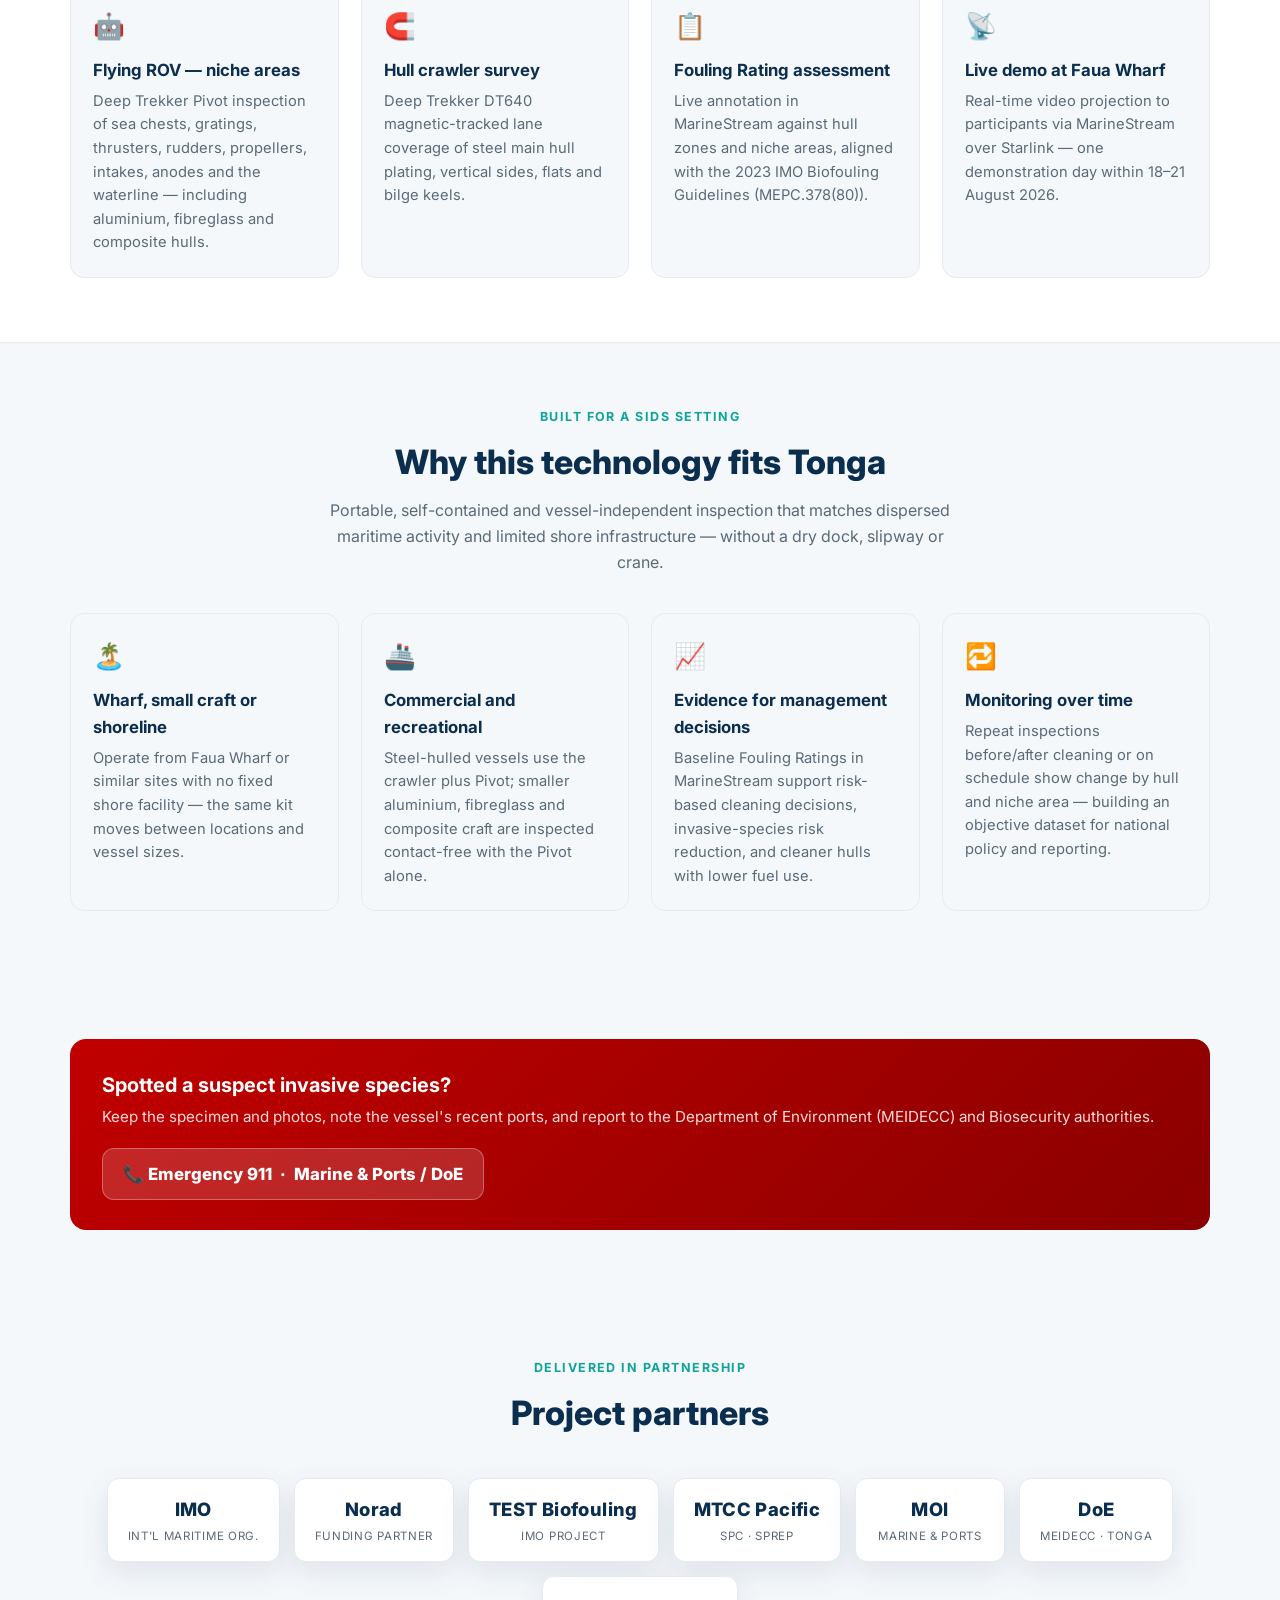
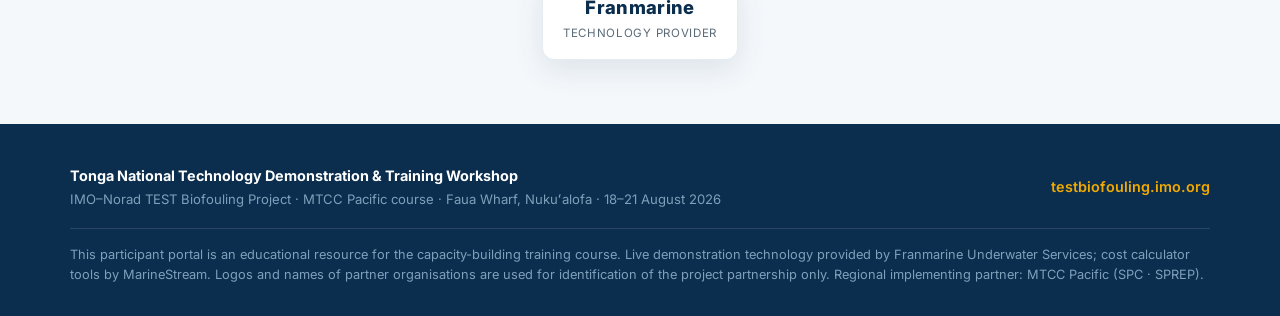
==== commit 15901e4a: "added course material" ====
--- a/index.html
+++ b/index.html
@@ -64,6 +64,62 @@
         }
         .tool:hover .tool-cta { background: var(--un-blue); gap: 13px; }
 
+        /* ===== Course pack (two tracks) ===== */
+        .course-home { background: var(--white); border-bottom: 1px solid var(--line); }
+        .tracks {
+            display: grid;
+            grid-template-columns: 1fr 1fr;
+            gap: 18px;
+        }
+        .track-card {
+            display: flex; flex-direction: column;
+            background: var(--bg); border: 1px solid var(--line);
+            border-radius: var(--radius); overflow: hidden;
+            text-decoration: none; color: inherit;
+            box-shadow: var(--shadow); transition: transform .18s ease, box-shadow .18s ease;
+        }
+        .track-card:hover { transform: translateY(-5px); box-shadow: var(--shadow-lg); }
+        .track-card .tc-banner {
+            height: 8px;
+        }
+        .track-card.cleaning .tc-banner { background: var(--teal); }
+        .track-card.inspection .tc-banner { background: var(--un-blue); }
+        .track-card .tc-body { padding: 22px 22px 24px; flex: 1; display: flex; flex-direction: column; }
+        .track-card .tc-kicker {
+            font-size: .72rem; font-weight: 700; letter-spacing: .12em;
+            text-transform: uppercase; color: var(--teal); margin-bottom: 6px;
+        }
+        .track-card.inspection .tc-kicker { color: var(--un-blue); }
+        .track-card h3 { font-size: 1.22rem; font-weight: 800; color: var(--imo-navy); }
+        .track-card p { color: var(--muted); margin: 8px 0 16px; flex: 1; font-size: .95rem; }
+        .track-card ul { list-style: none; margin: 0 0 18px; display: grid; gap: 6px; }
+        .track-card li { position: relative; padding-left: 22px; font-size: .88rem; color: #33444f; }
+        .track-card li::before { content: "→"; position: absolute; left: 0; color: var(--teal); font-weight: 800; }
+        .quiz-home {
+            margin-top: 18px;
+            display: flex; flex-wrap: wrap; align-items: center; justify-content: space-between; gap: 16px;
+            background:
+                radial-gradient(700px 160px at 100% 0%, rgba(242, 169, 0, .22), transparent 55%),
+                var(--imo-navy);
+            color: #fff; border-radius: var(--radius); padding: 22px 26px;
+            text-decoration: none;
+            box-shadow: var(--shadow);
+            transition: transform .18s ease, box-shadow .18s ease;
+        }
+        .quiz-home:hover { transform: translateY(-3px); box-shadow: var(--shadow-lg); }
+        .quiz-home .qh-kicker {
+            font-size: .72rem; font-weight: 700; letter-spacing: .12em;
+            text-transform: uppercase; color: var(--gold);
+        }
+        .quiz-home h3 { font-size: 1.2rem; margin: 4px 0 4px; color: #fff; }
+        .quiz-home p { color: #d7e7f4; font-size: .92rem; max-width: 54ch; }
+        .quiz-home .tool-cta { background: var(--gold); color: var(--imo-navy); }
+        .quiz-home:hover .tool-cta { background: #ffc53d; gap: 13px; }
+
+        @media (max-width: 720px) {
+            .tracks { grid-template-columns: 1fr; }
+        }
+
         /* ===== Workshop info ===== */
         .info { background: var(--white); border-top: 1px solid var(--line); border-bottom: 1px solid var(--line); }
         .info-grid { display: grid; grid-template-columns: repeat(auto-fit, minmax(230px, 1fr)); gap: 22px; }
@@ -133,6 +189,56 @@
         </svg>
     </header>
 
+    <!-- Course materials -->
+    <section class="course-home" id="course">
+        <div class="container">
+            <div class="section-head">
+                <div class="kicker">Course pack</div>
+                <h2>Read it on your phone or laptop</h2>
+                <p>The printed folders are in the app: in-water cleaning on one side, in-water inspections on the other. The fouling-rating slide sits in both. Activity 1 is a quiz you answer at the table — not a Word file.</p>
+            </div>
+            <div class="tracks">
+                <a class="track-card cleaning" href="course/index.html?track=cleaning">
+                    <div class="tc-banner"></div>
+                    <div class="tc-body">
+                        <div class="tc-kicker">Track 1</div>
+                        <h3>In-water cleaning</h3>
+                        <p>Activities, MV Example scenarios, ports-of-call register and an example cleaning policy for interstate or overseas arrivals.</p>
+                        <ul>
+                            <li>Activity 1 quiz in the app</li>
+                            <li>Activity 2 — Aus / NZ requirements</li>
+                            <li>Scenarios 1 &amp; 2 plus the September baseline</li>
+                            <li>Shared Activity 6 rating slide</li>
+                        </ul>
+                        <span class="tool-cta">Open the cleaning course →</span>
+                    </div>
+                </a>
+                <a class="track-card inspection" href="course/index.html?track=inspection">
+                    <div class="tc-banner"></div>
+                    <div class="tc-body">
+                        <div class="tc-kicker">Track 2</div>
+                        <h3>In-water inspections</h3>
+                        <p>The participants manual for inspection methods and rating practice, with the same biofouling percentage-cover slide used in the cleaning course.</p>
+                        <ul>
+                            <li>BFS1906 participants manual</li>
+                            <li>Activity 6 — same slide as Track 1</li>
+                            <li>Page-by-page reader on phone or laptop</li>
+                        </ul>
+                        <span class="tool-cta">Open the inspection pack →</span>
+                    </div>
+                </a>
+            </div>
+            <a class="quiz-home" href="course/quiz.html">
+                <div>
+                    <div class="qh-kicker">Activity 1 · Module 2</div>
+                    <h3>Let’s test your knowledge</h3>
+                    <p>Nine questions for tables of 5–6. Type your answers in the app, then hand the screen to your spokesperson.</p>
+                </div>
+                <span class="tool-cta">Start the quiz →</span>
+            </a>
+        </div>
+    </section>
+
     <!-- Tools -->
     <section id="tools">
         <div class="container">
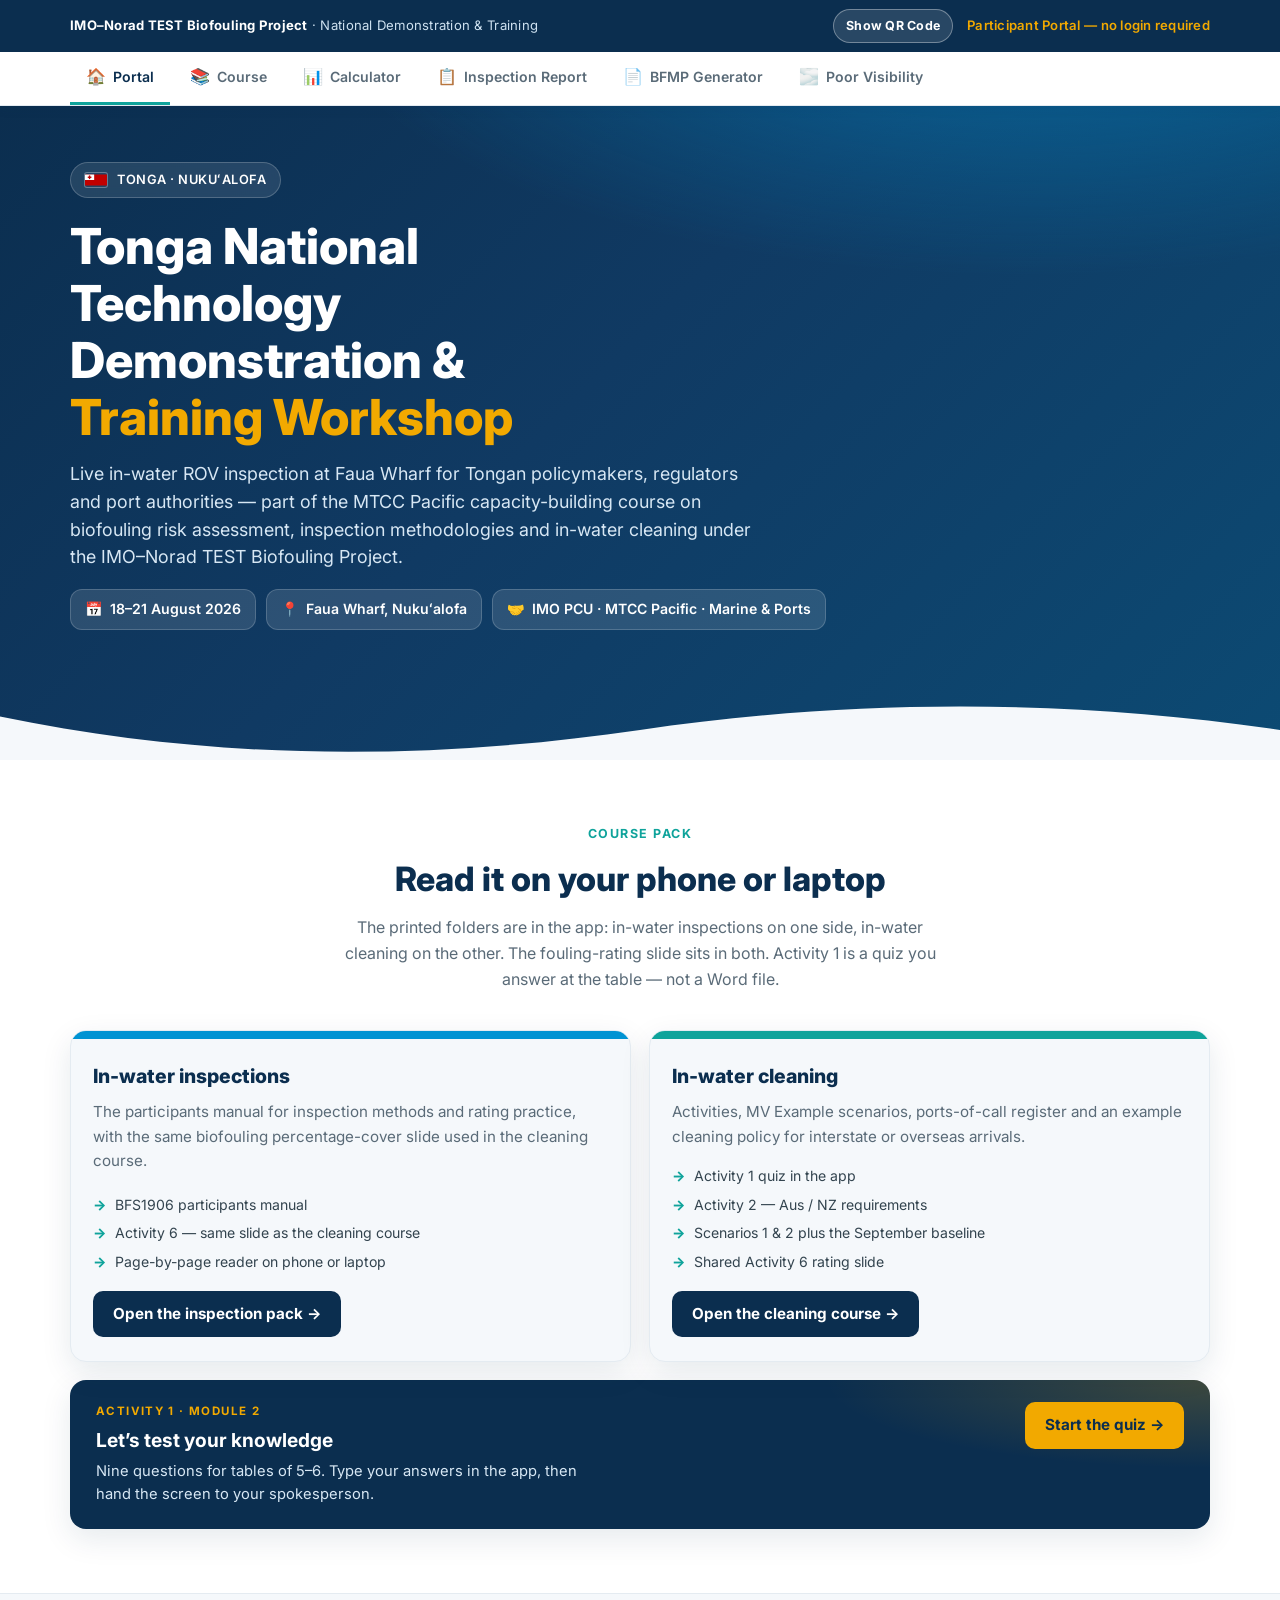
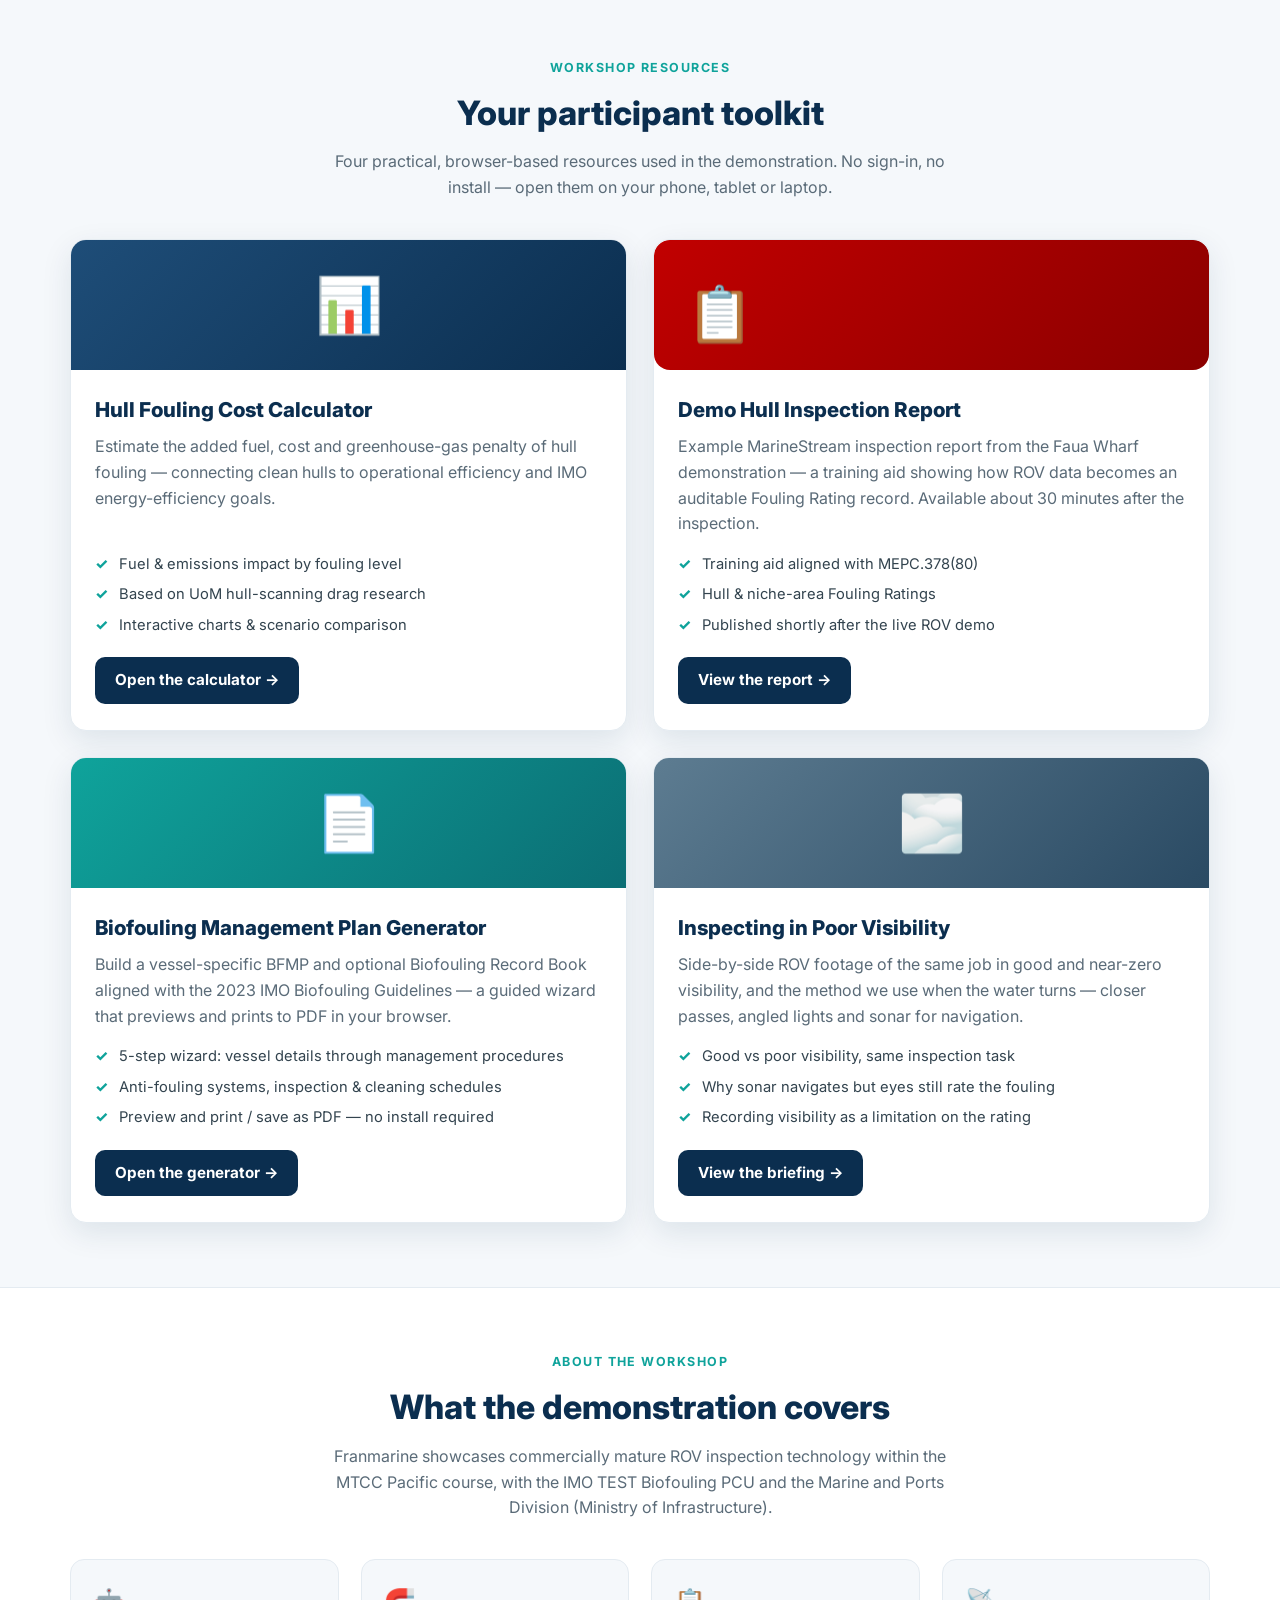
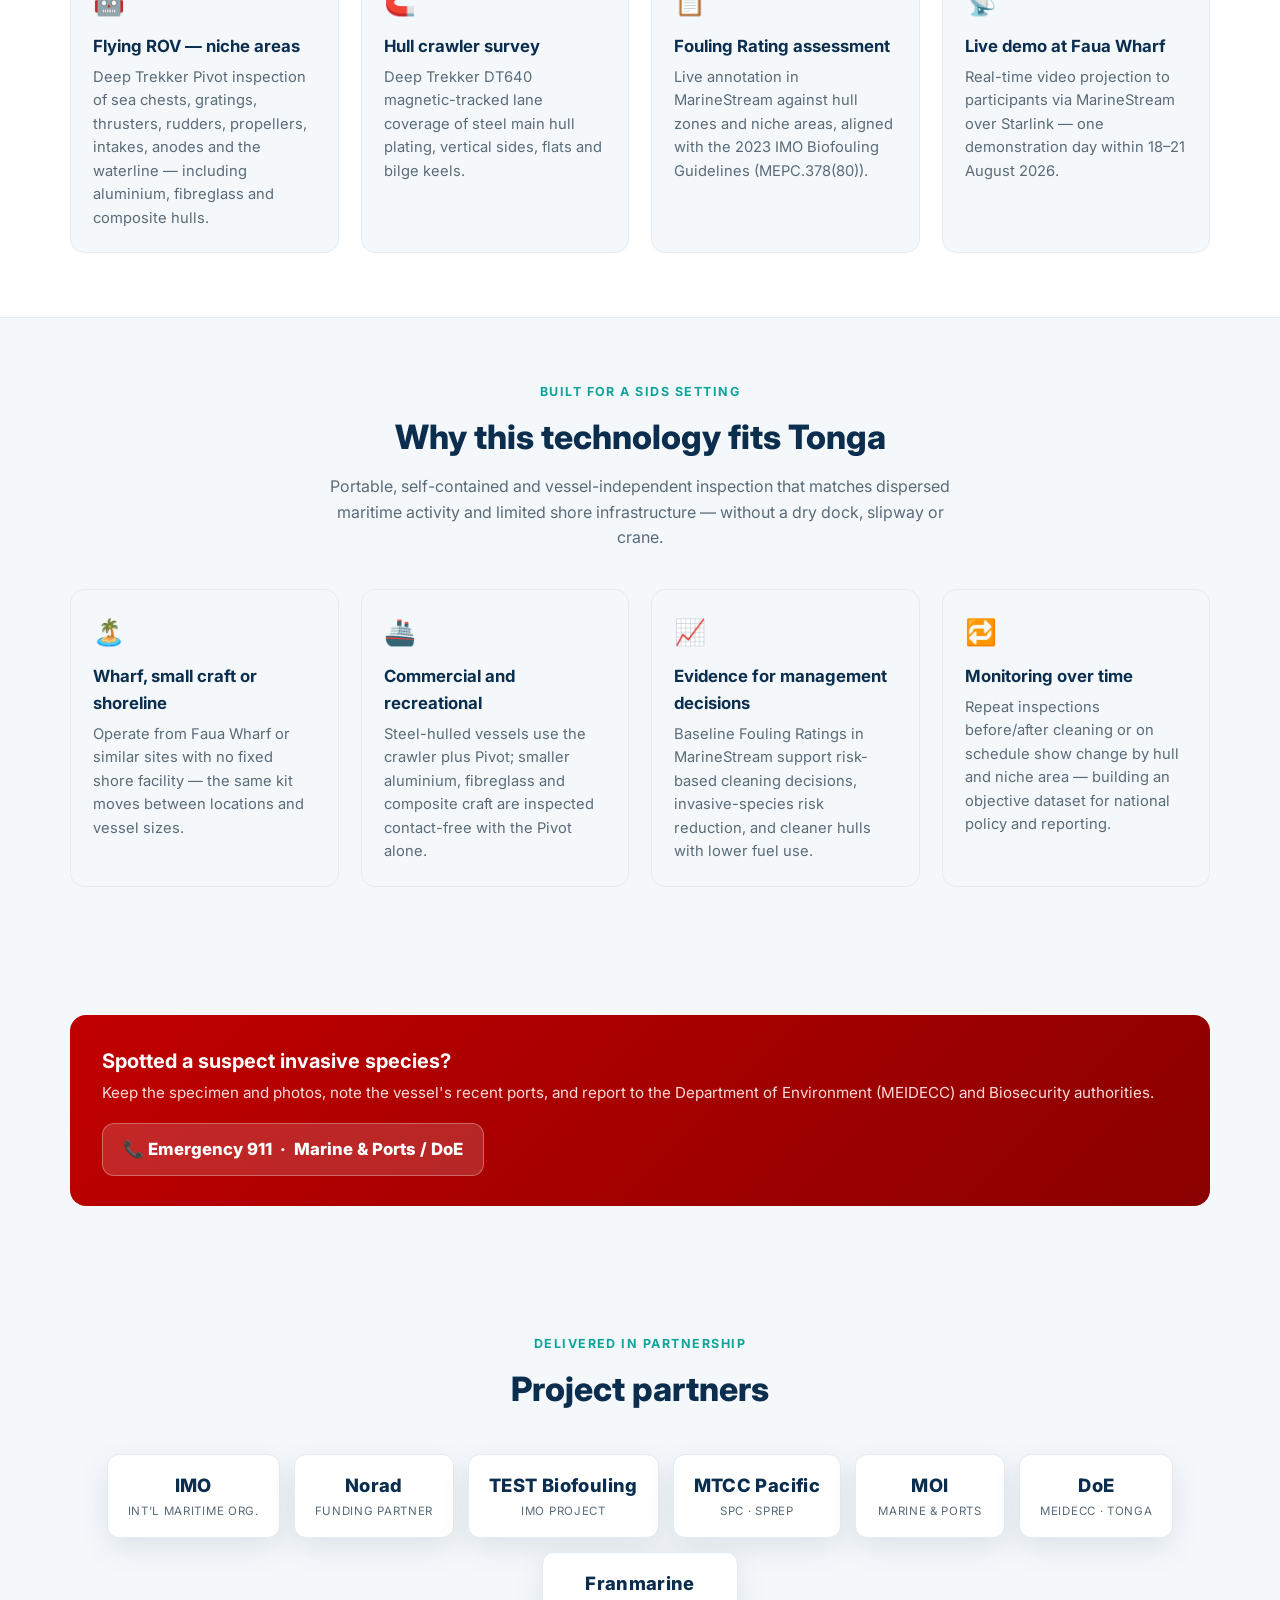
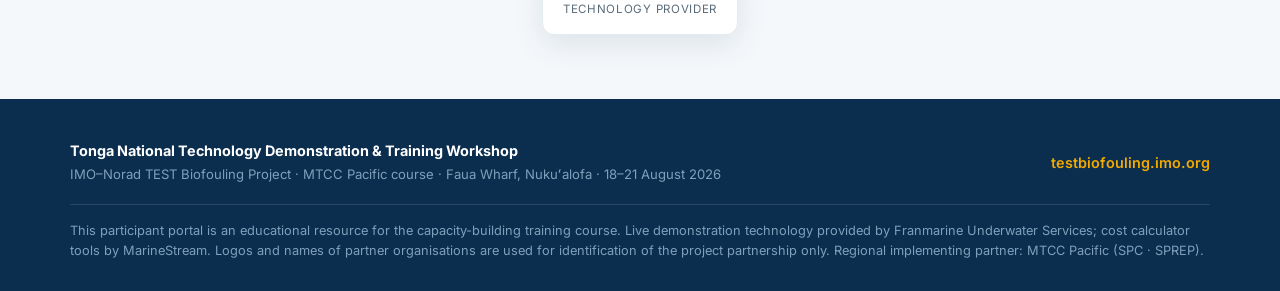
==== commit d74c2f8b: "made it better for phone" ====
--- a/index.html
+++ b/index.html
@@ -195,13 +195,25 @@
             <div class="section-head">
                 <div class="kicker">Course pack</div>
                 <h2>Read it on your phone or laptop</h2>
-                <p>The printed folders are in the app: in-water cleaning on one side, in-water inspections on the other. The fouling-rating slide sits in both. Activity 1 is a quiz you answer at the table — not a Word file.</p>
+                <p>The printed folders are in the app: in-water inspections on one side, in-water cleaning on the other. The fouling-rating slide sits in both. Activity 1 is a quiz you answer at the table — not a Word file.</p>
             </div>
             <div class="tracks">
+                <a class="track-card inspection" href="course/index.html?track=inspection">
+                    <div class="tc-banner"></div>
+                    <div class="tc-body">
+                        <h3>In-water inspections</h3>
+                        <p>The participants manual for inspection methods and rating practice, with the same biofouling percentage-cover slide used in the cleaning course.</p>
+                        <ul>
+                            <li>BFS1906 participants manual</li>
+                            <li>Activity 6 — same slide as the cleaning course</li>
+                            <li>Page-by-page reader on phone or laptop</li>
+                        </ul>
+                        <span class="tool-cta">Open the inspection pack →</span>
+                    </div>
+                </a>
                 <a class="track-card cleaning" href="course/index.html?track=cleaning">
                     <div class="tc-banner"></div>
                     <div class="tc-body">
-                        <div class="tc-kicker">Track 1</div>
                         <h3>In-water cleaning</h3>
                         <p>Activities, MV Example scenarios, ports-of-call register and an example cleaning policy for interstate or overseas arrivals.</p>
                         <ul>
@@ -211,20 +223,6 @@
                             <li>Shared Activity 6 rating slide</li>
                         </ul>
                         <span class="tool-cta">Open the cleaning course →</span>
-                    </div>
-                </a>
-                <a class="track-card inspection" href="course/index.html?track=inspection">
-                    <div class="tc-banner"></div>
-                    <div class="tc-body">
-                        <div class="tc-kicker">Track 2</div>
-                        <h3>In-water inspections</h3>
-                        <p>The participants manual for inspection methods and rating practice, with the same biofouling percentage-cover slide used in the cleaning course.</p>
-                        <ul>
-                            <li>BFS1906 participants manual</li>
-                            <li>Activity 6 — same slide as Track 1</li>
-                            <li>Page-by-page reader on phone or laptop</li>
-                        </ul>
-                        <span class="tool-cta">Open the inspection pack →</span>
                     </div>
                 </a>
             </div>
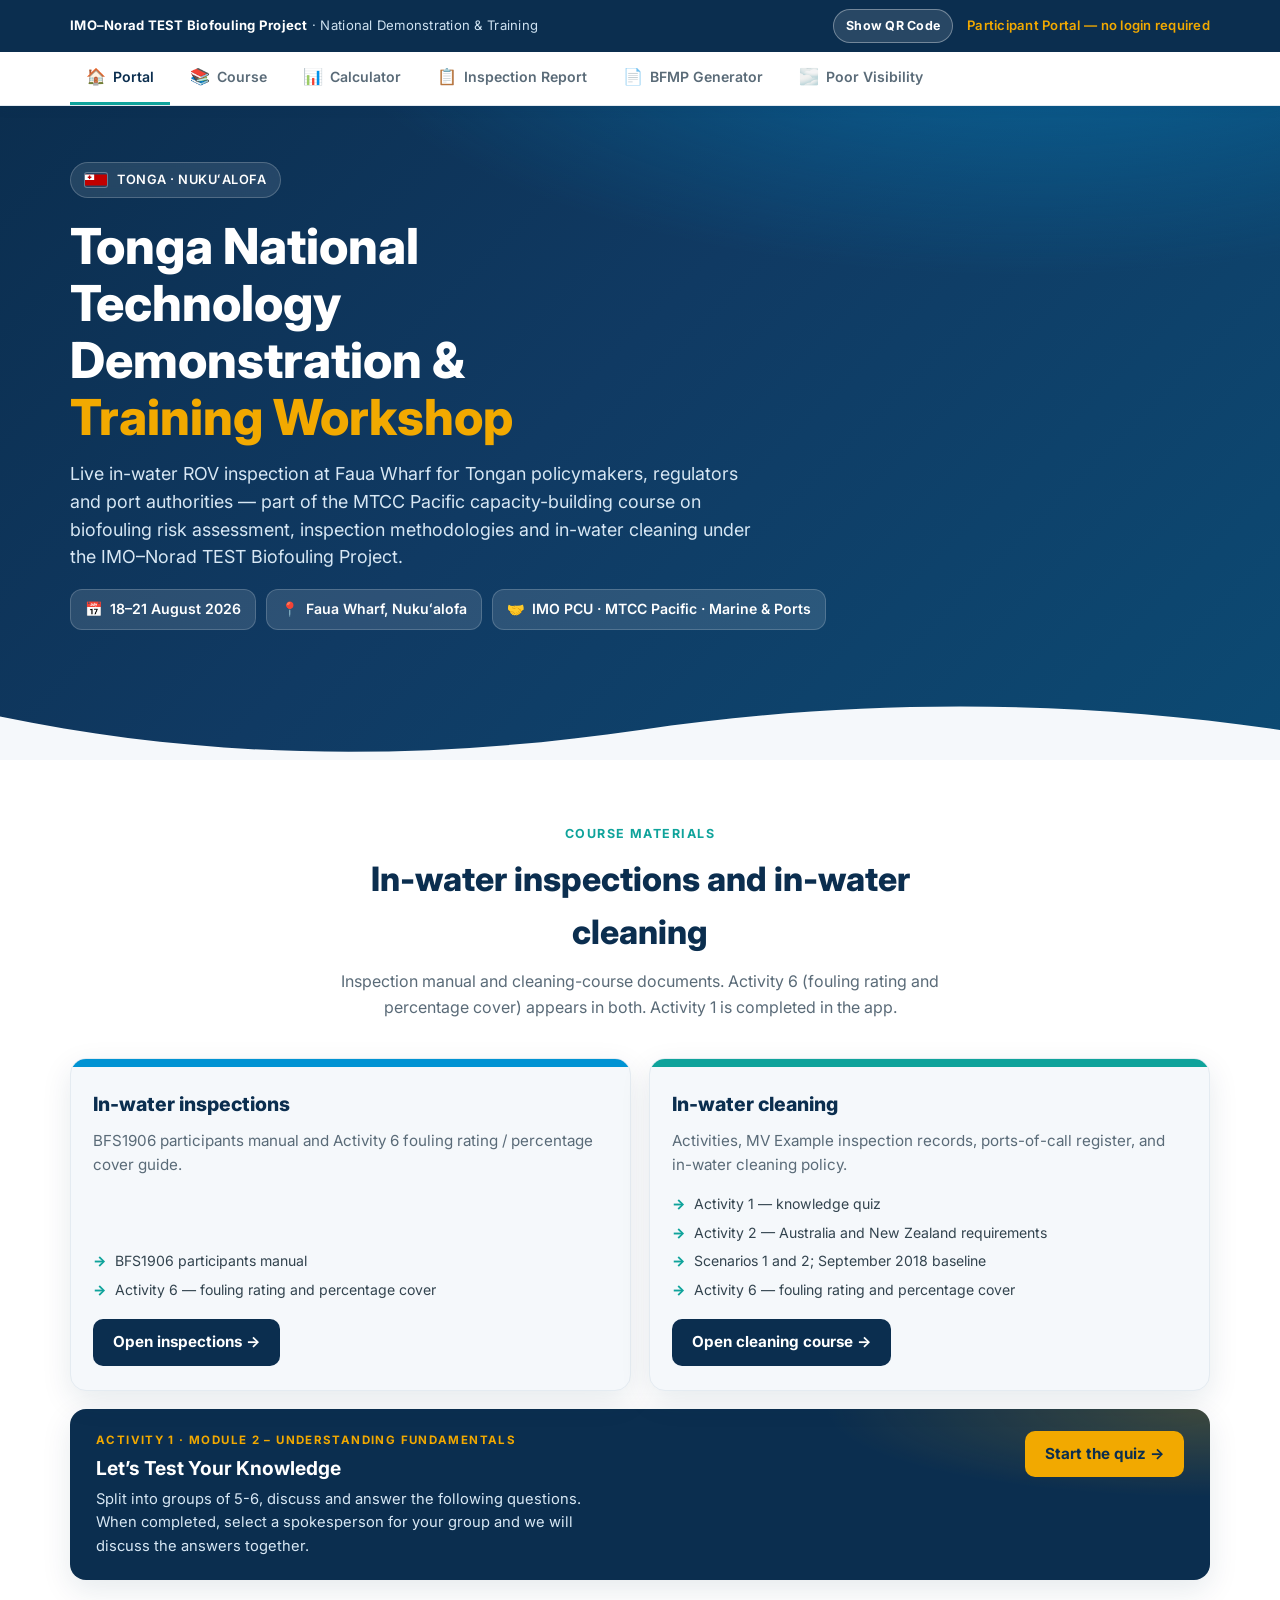
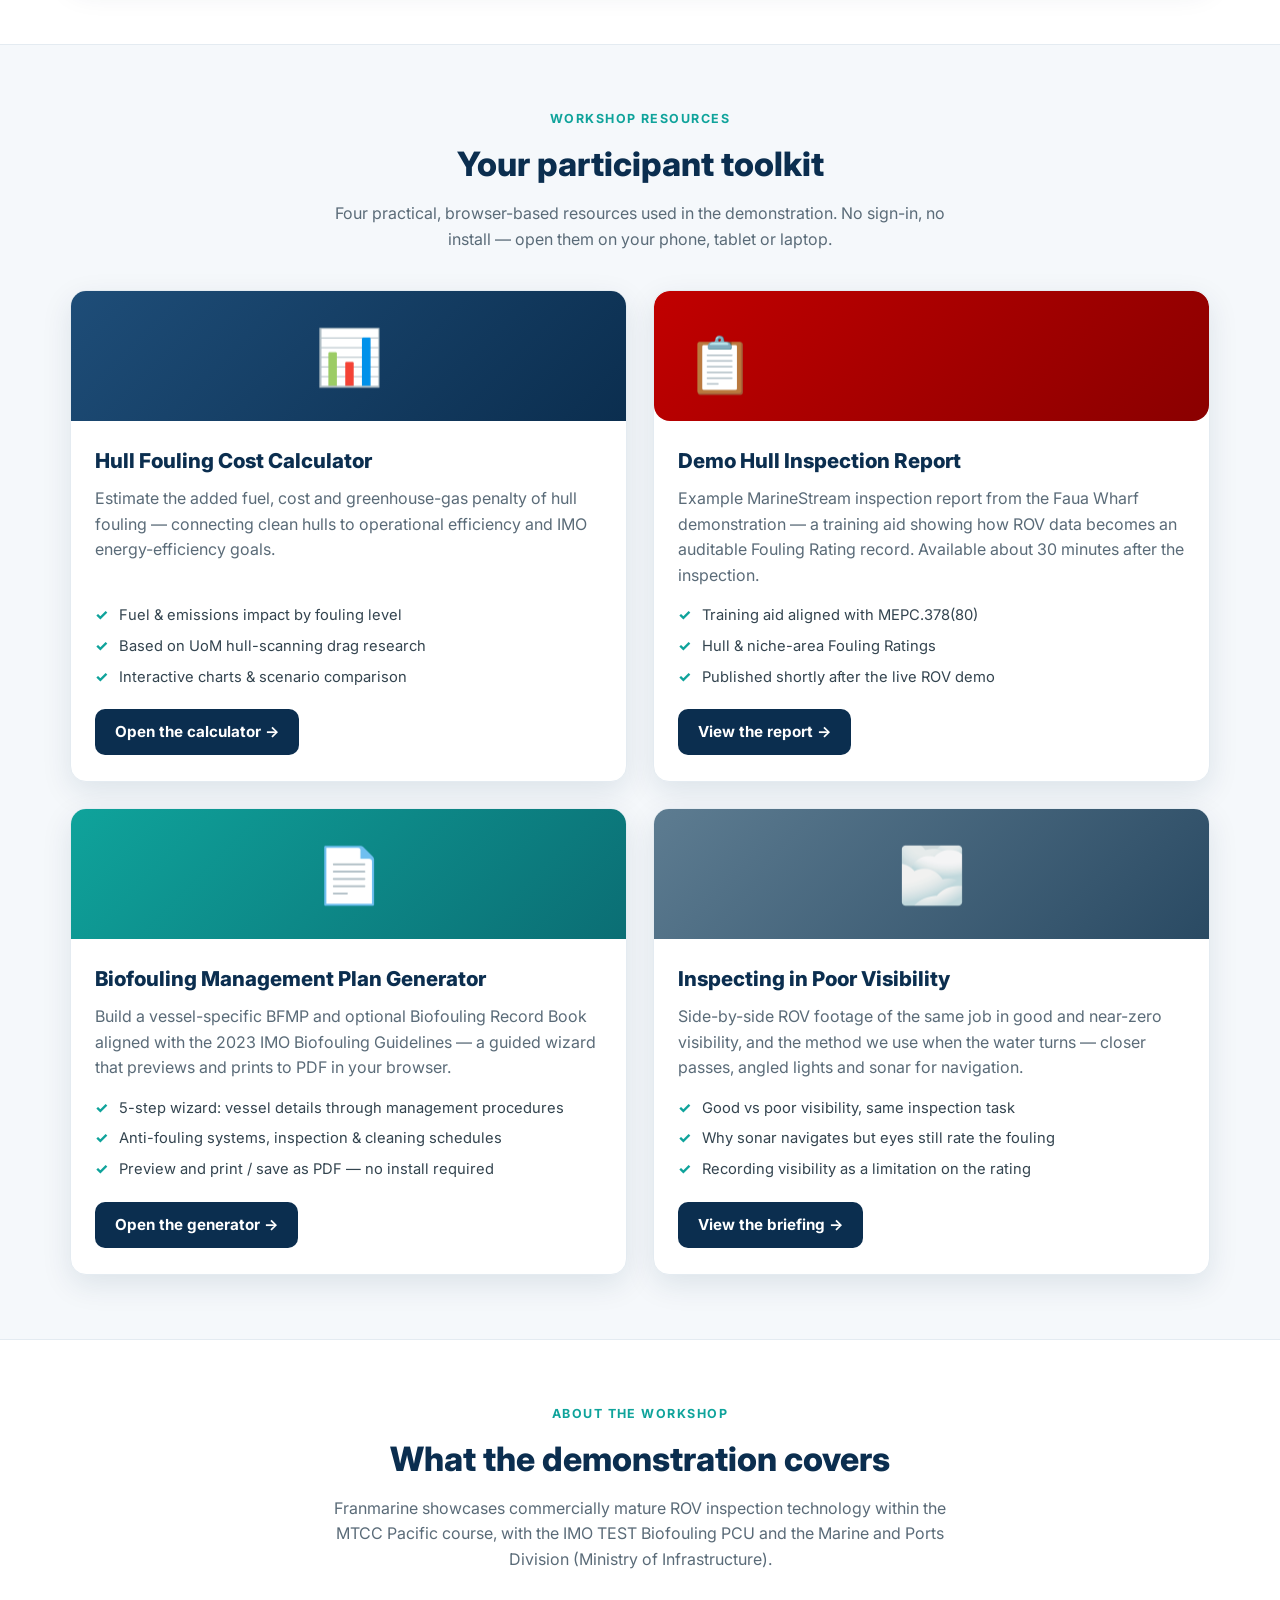
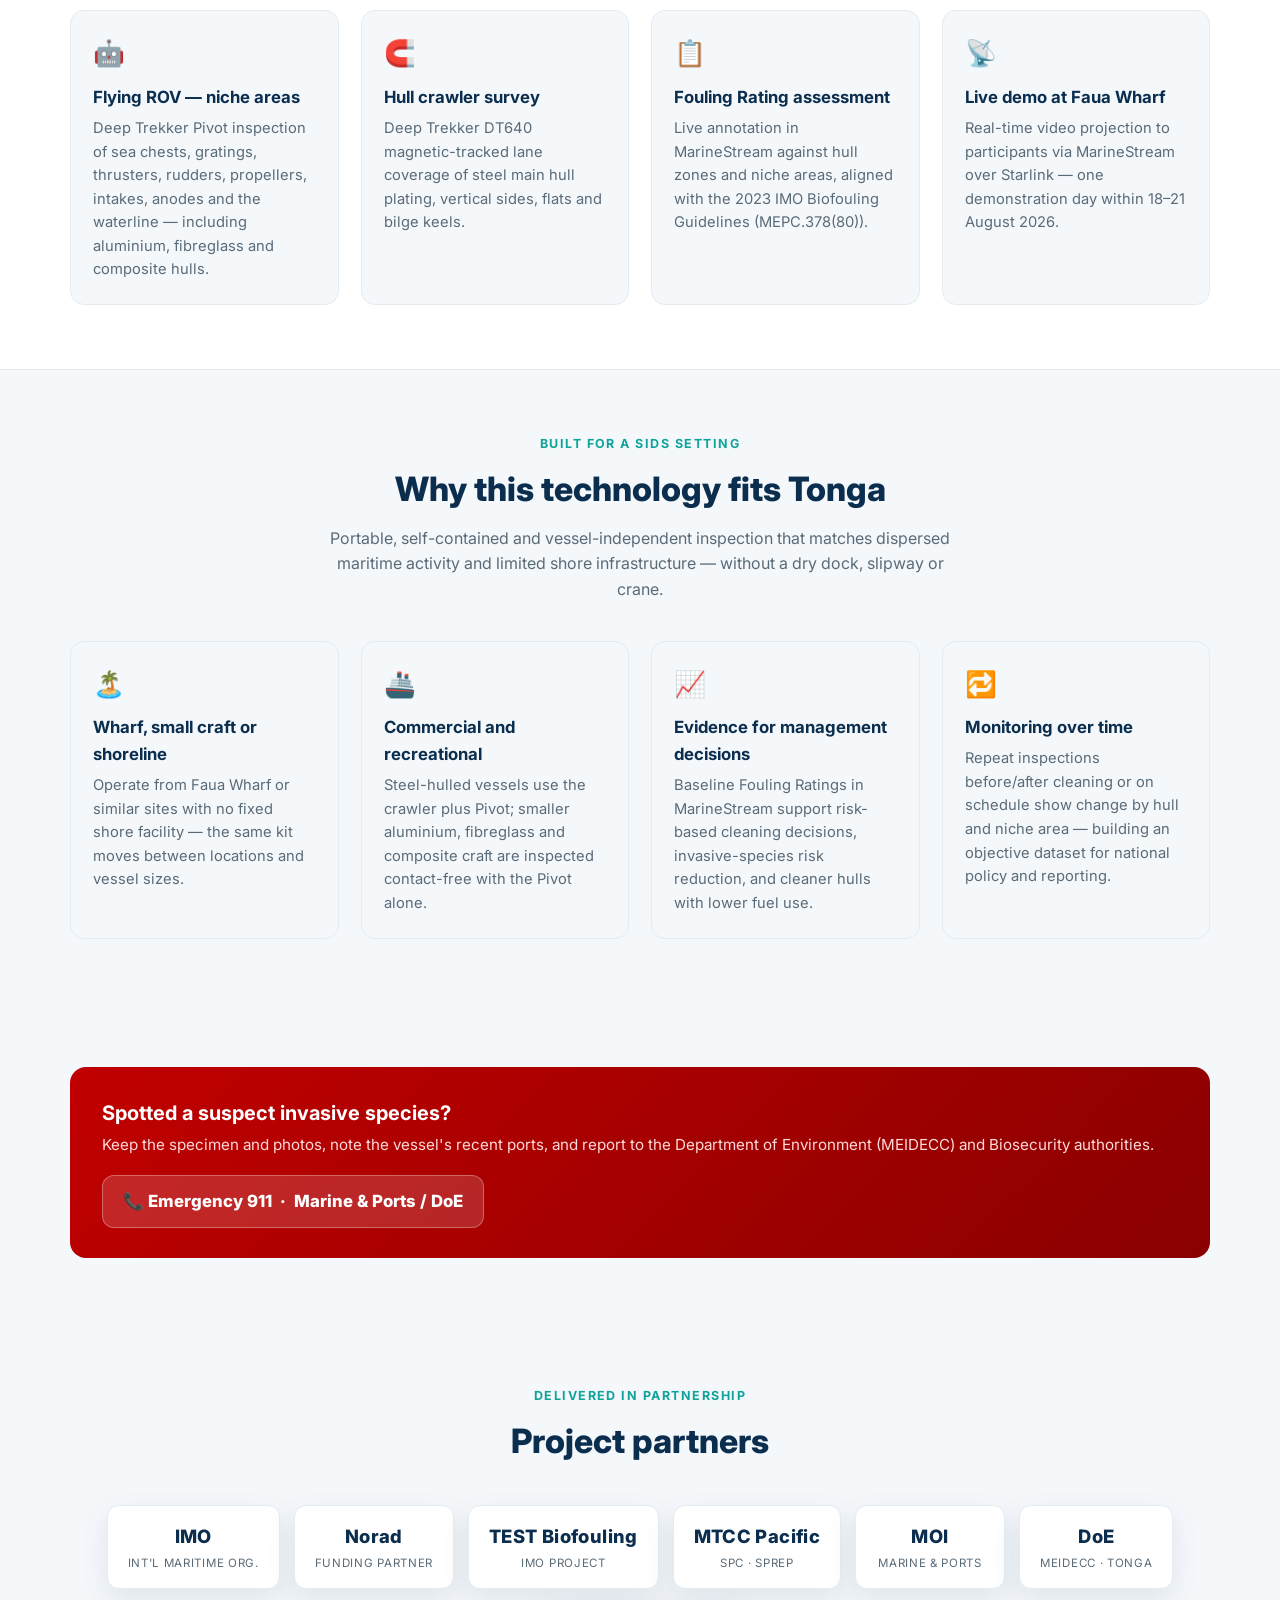
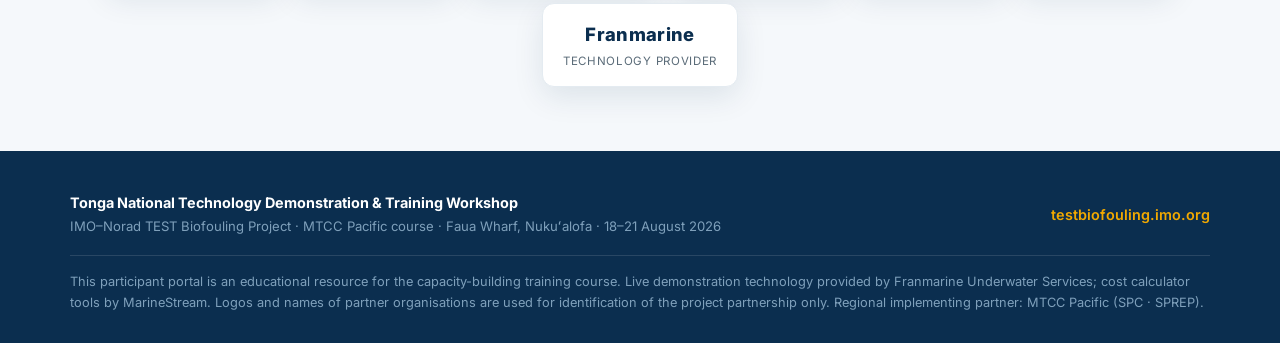
==== commit 8919c09b: "made it better for phone" ====
--- a/index.html
+++ b/index.html
@@ -193,44 +193,43 @@
     <section class="course-home" id="course">
         <div class="container">
             <div class="section-head">
-                <div class="kicker">Course pack</div>
-                <h2>Read it on your phone or laptop</h2>
-                <p>The printed folders are in the app: in-water inspections on one side, in-water cleaning on the other. The fouling-rating slide sits in both. Activity 1 is a quiz you answer at the table — not a Word file.</p>
+                <div class="kicker">Course materials</div>
+                <h2>In-water inspections and in-water cleaning</h2>
+                <p>Inspection manual and cleaning-course documents. Activity 6 (fouling rating and percentage cover) appears in both. Activity 1 is completed in the app.</p>
             </div>
             <div class="tracks">
                 <a class="track-card inspection" href="course/index.html?track=inspection">
                     <div class="tc-banner"></div>
                     <div class="tc-body">
                         <h3>In-water inspections</h3>
-                        <p>The participants manual for inspection methods and rating practice, with the same biofouling percentage-cover slide used in the cleaning course.</p>
+                        <p>BFS1906 participants manual and Activity 6 fouling rating / percentage cover guide.</p>
                         <ul>
                             <li>BFS1906 participants manual</li>
-                            <li>Activity 6 — same slide as the cleaning course</li>
-                            <li>Page-by-page reader on phone or laptop</li>
-                        </ul>
-                        <span class="tool-cta">Open the inspection pack →</span>
+                            <li>Activity 6 — fouling rating and percentage cover</li>
+                        </ul>
+                        <span class="tool-cta">Open inspections →</span>
                     </div>
                 </a>
                 <a class="track-card cleaning" href="course/index.html?track=cleaning">
                     <div class="tc-banner"></div>
                     <div class="tc-body">
                         <h3>In-water cleaning</h3>
-                        <p>Activities, MV Example scenarios, ports-of-call register and an example cleaning policy for interstate or overseas arrivals.</p>
-                        <ul>
-                            <li>Activity 1 quiz in the app</li>
-                            <li>Activity 2 — Aus / NZ requirements</li>
-                            <li>Scenarios 1 &amp; 2 plus the September baseline</li>
-                            <li>Shared Activity 6 rating slide</li>
-                        </ul>
-                        <span class="tool-cta">Open the cleaning course →</span>
+                        <p>Activities, MV Example inspection records, ports-of-call register, and in-water cleaning policy.</p>
+                        <ul>
+                            <li>Activity 1 — knowledge quiz</li>
+                            <li>Activity 2 — Australia and New Zealand requirements</li>
+                            <li>Scenarios 1 and 2; September 2018 baseline</li>
+                            <li>Activity 6 — fouling rating and percentage cover</li>
+                        </ul>
+                        <span class="tool-cta">Open cleaning course →</span>
                     </div>
                 </a>
             </div>
             <a class="quiz-home" href="course/quiz.html">
                 <div>
-                    <div class="qh-kicker">Activity 1 · Module 2</div>
-                    <h3>Let’s test your knowledge</h3>
-                    <p>Nine questions for tables of 5–6. Type your answers in the app, then hand the screen to your spokesperson.</p>
+                    <div class="qh-kicker">Activity 1 · Module 2 – Understanding Fundamentals</div>
+                    <h3>Let’s Test Your Knowledge</h3>
+                    <p>Split into groups of 5-6, discuss and answer the following questions. When completed, select a spokesperson for your group and we will discuss the answers together.</p>
                 </div>
                 <span class="tool-cta">Start the quiz →</span>
             </a>
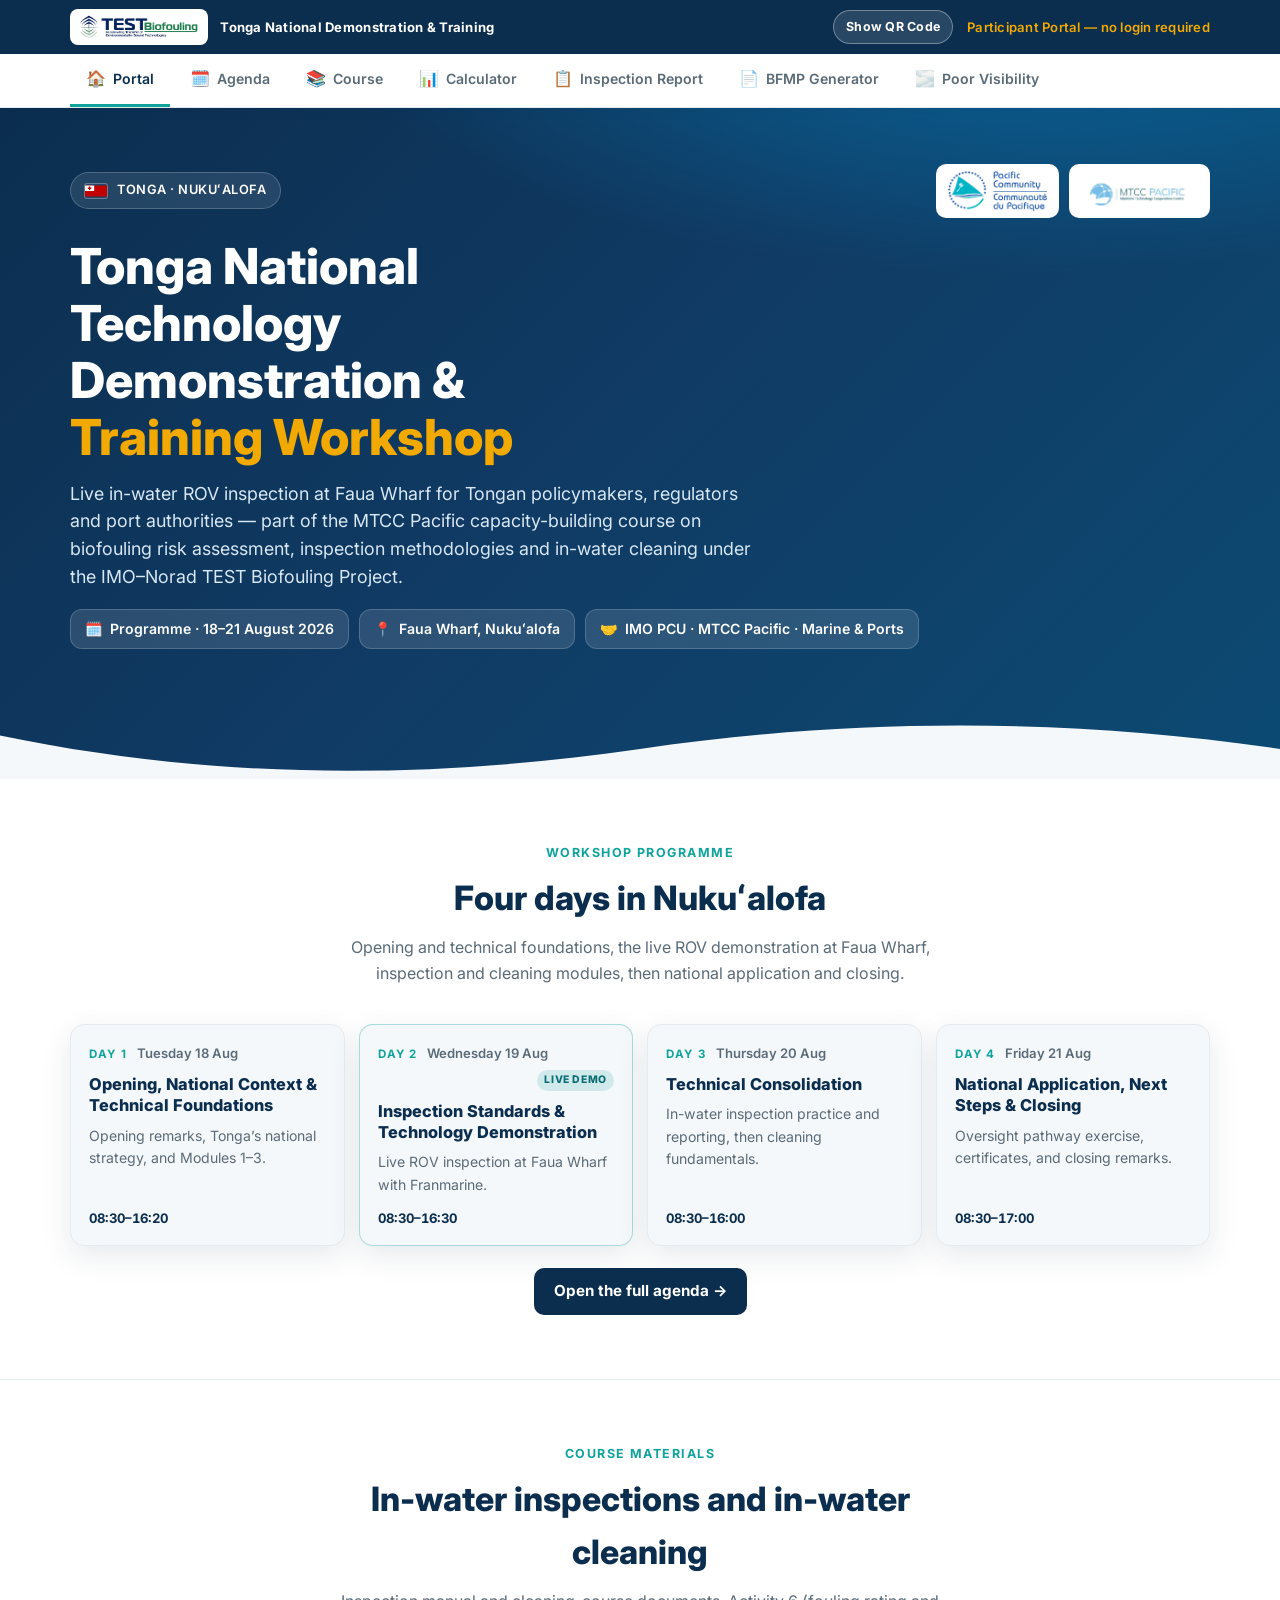
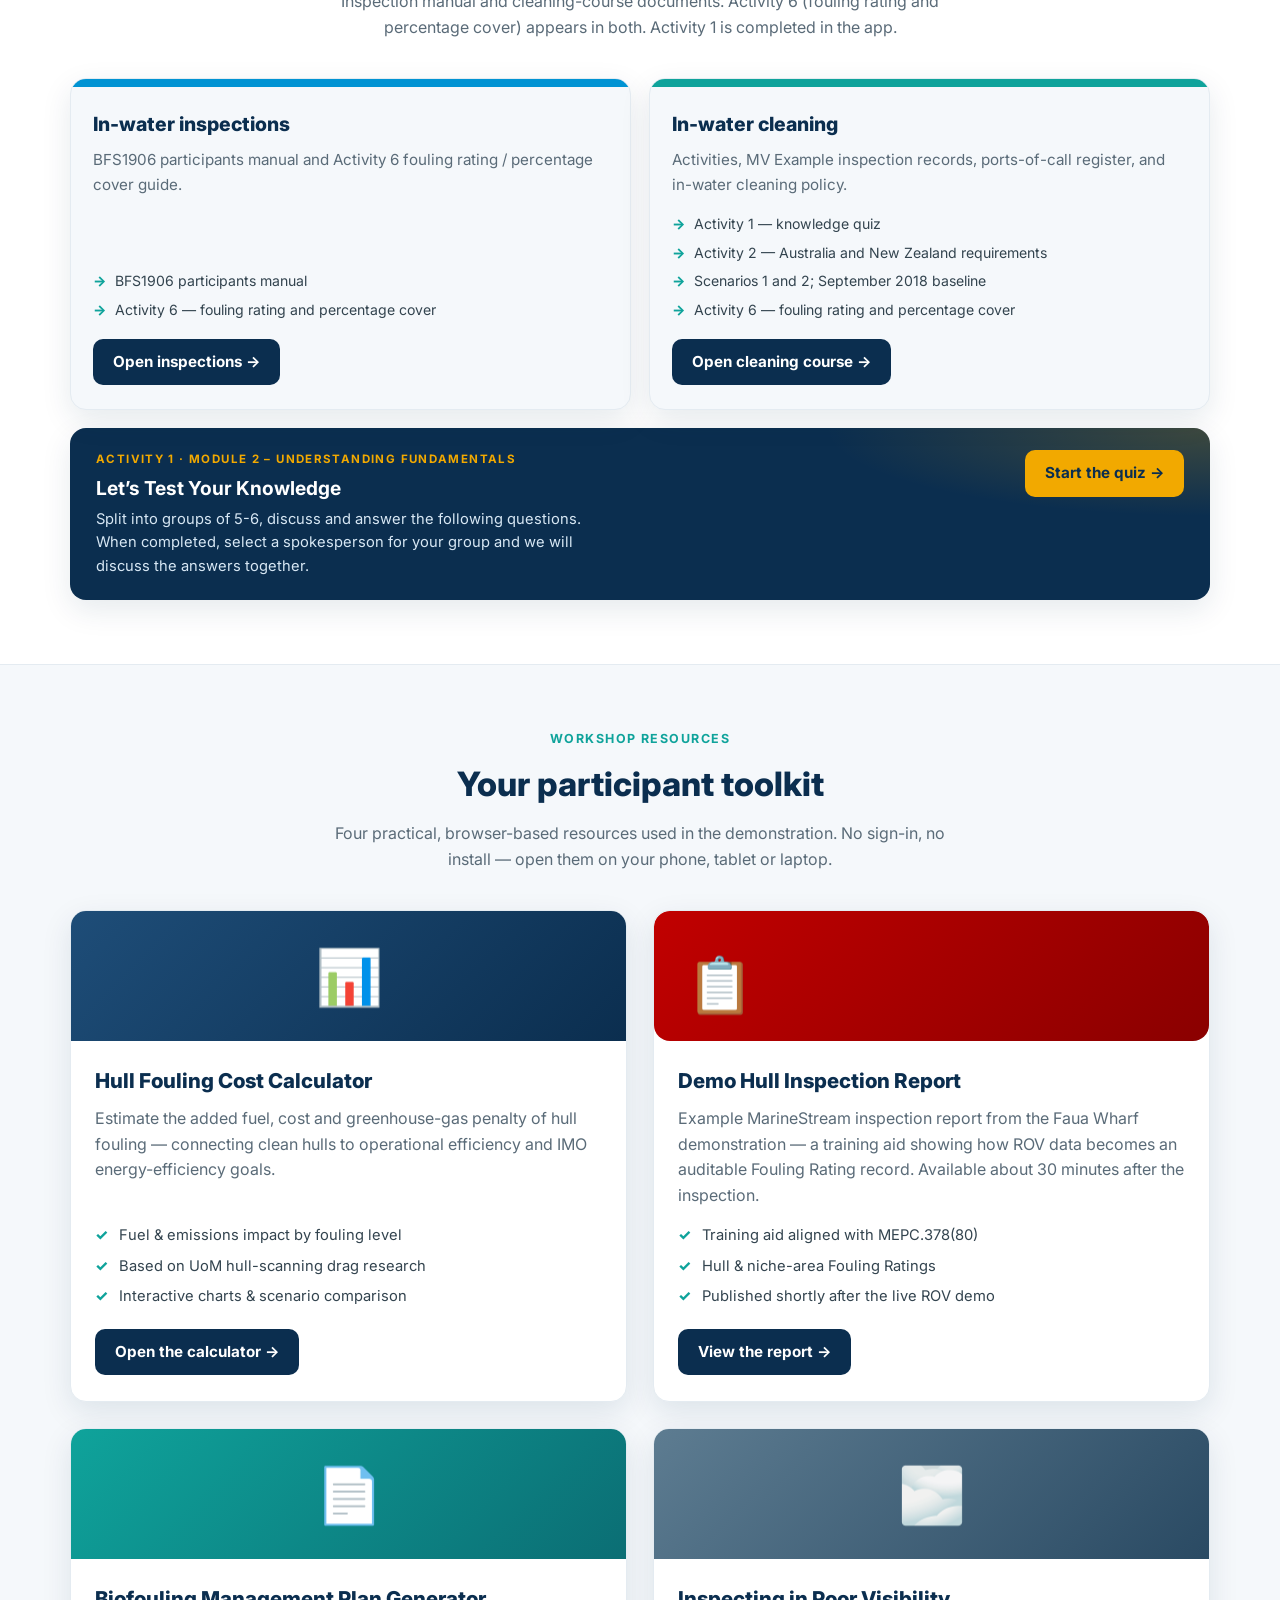
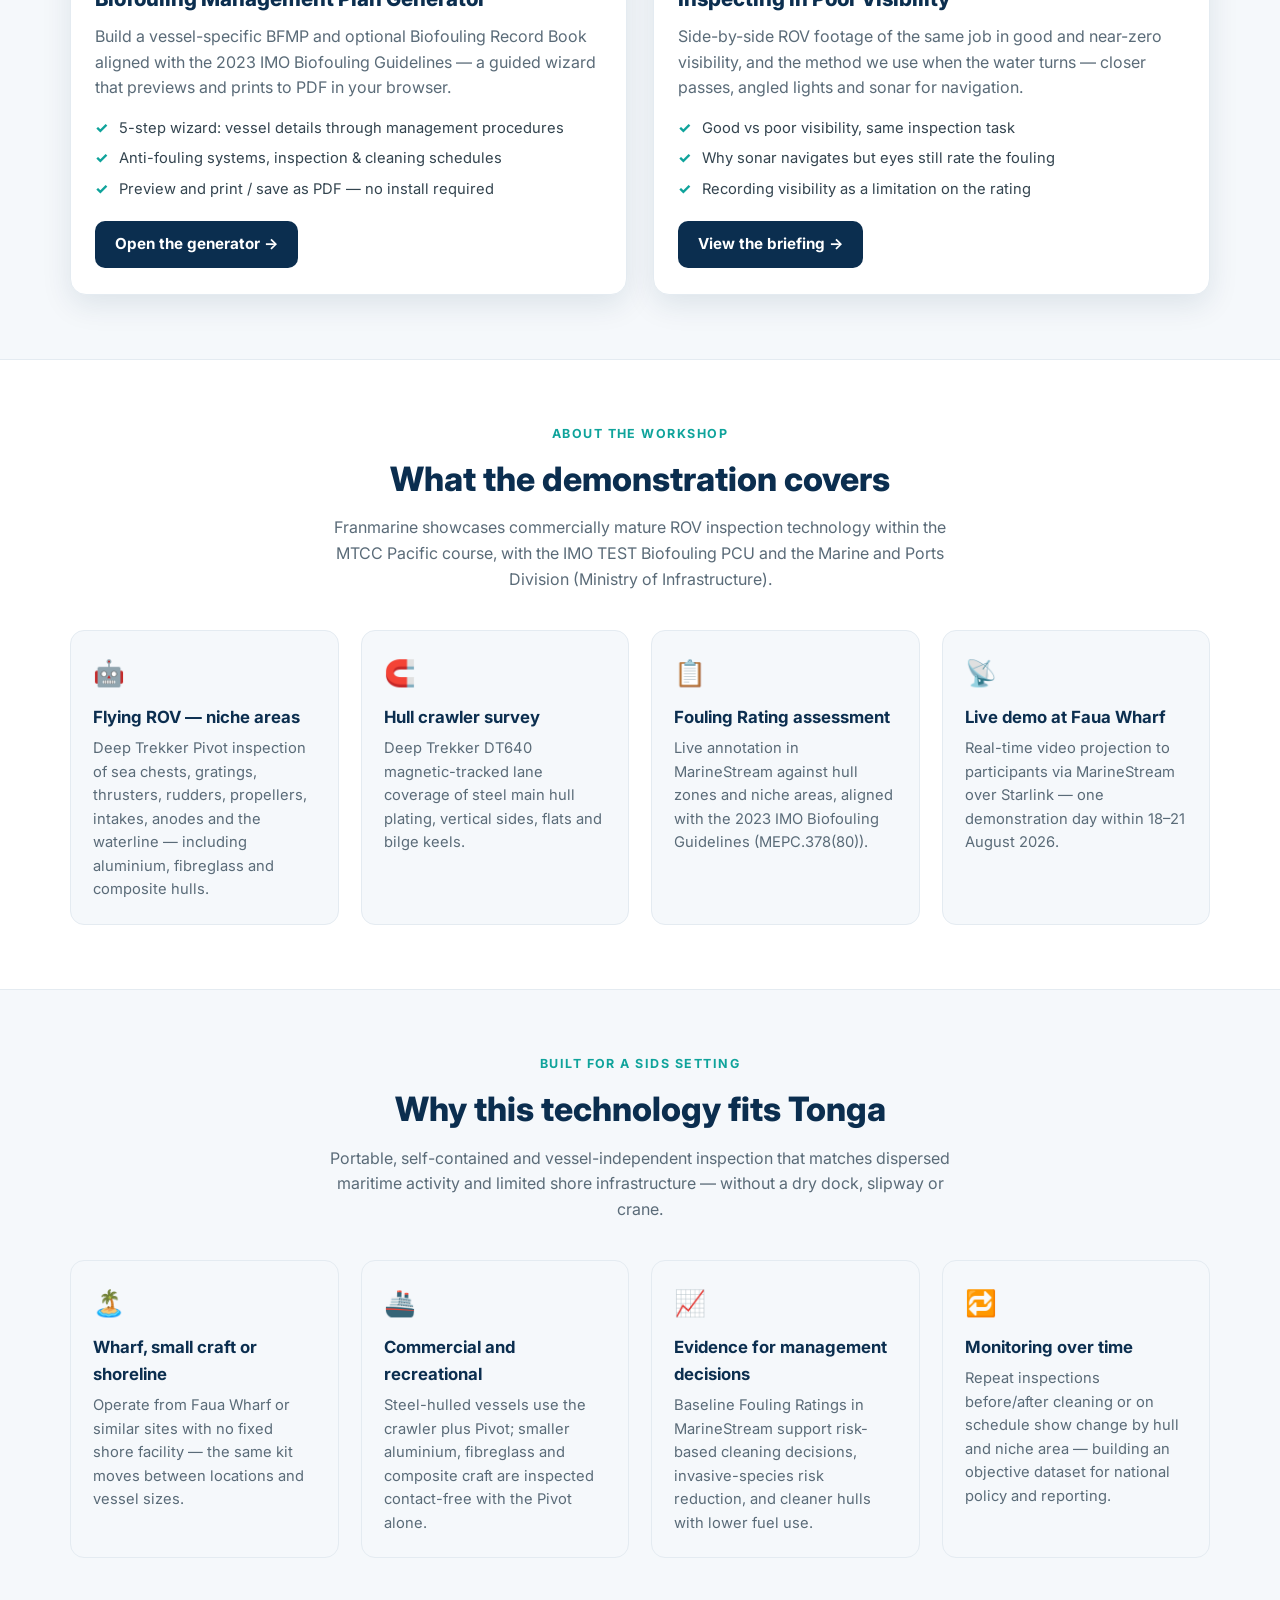
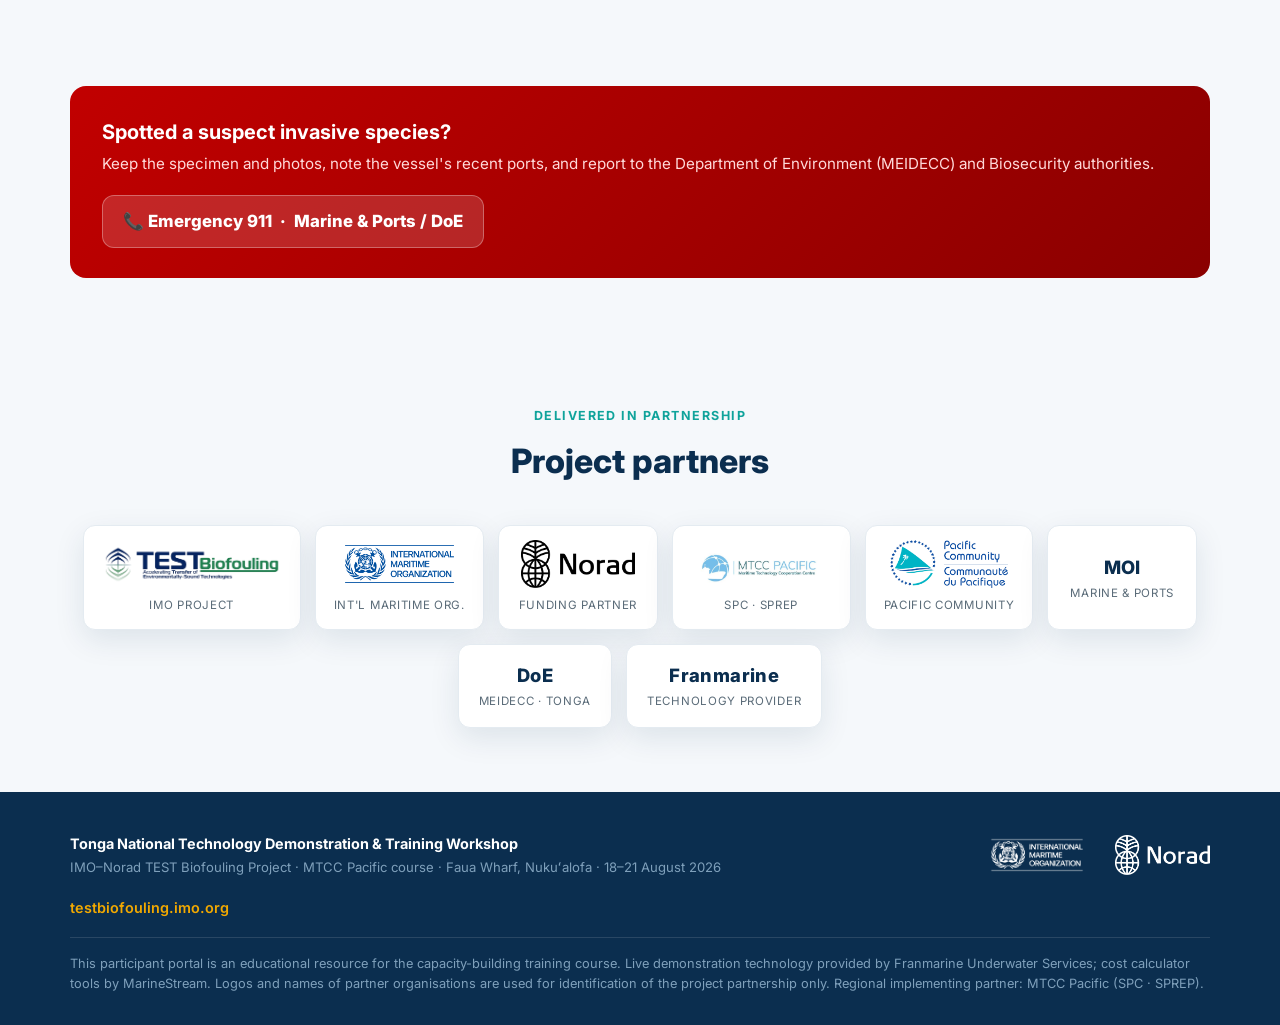
==== commit 43b5e121: "add workshop agenda and partner logos Co-authored-by: Cursor <cursoragent@cursor.com>" ====
--- a/index.html
+++ b/index.html
@@ -60,6 +60,7 @@
             display: inline-flex; align-items: center; gap: 9px; align-self: flex-start;
             background: var(--imo-navy); color: #fff; font-weight: 700;
             padding: 11px 20px; border-radius: 10px; font-size: .95rem;
+            text-decoration: none;
             transition: background .15s ease, gap .15s ease;
         }
         .tool:hover .tool-cta { background: var(--un-blue); gap: 13px; }
@@ -172,14 +173,20 @@
 
     <header class="portal-page-hero portal-page-hero--home">
         <div class="container">
-            <span class="eyebrow">
-                <img class="flag" src="assets/to_flag.svg" alt="Flag of Tonga">
-                Tonga · Nukuʻalofa
-            </span>
+            <div class="hero-top">
+                <span class="eyebrow">
+                    <img class="flag" src="assets/to_flag.svg" alt="Flag of Tonga">
+                    Tonga · Nukuʻalofa
+                </span>
+                <div class="hero-lockup" aria-label="Implementing partners">
+                    <img src="assets/logo-spc.png" alt="Pacific Community — Communauté du Pacifique">
+                    <img src="assets/logo-mtcc-pacific.png" alt="MTCC Pacific — Maritime Technology Cooperation Centre">
+                </div>
+            </div>
             <h1>Tonga National Technology Demonstration &amp; <span class="accent">Training Workshop</span></h1>
             <p class="hero-sub">Live in-water ROV inspection at Faua Wharf for Tongan policymakers, regulators and port authorities — part of the MTCC Pacific capacity-building course on biofouling risk assessment, inspection methodologies and in-water cleaning under the IMO–Norad TEST Biofouling Project.</p>
             <div class="hero-meta">
-                <span class="meta-chip"><span class="ic">📅</span> 18–21 August 2026</span>
+                <a class="meta-chip" href="agenda/index.html"><span class="ic">🗓️</span> Programme · 18–21 August 2026</a>
                 <span class="meta-chip"><span class="ic">📍</span> Faua Wharf, Nukuʻalofa</span>
                 <span class="meta-chip"><span class="ic">🤝</span> IMO PCU · MTCC Pacific · Marine &amp; Ports</span>
             </div>
@@ -188,6 +195,21 @@
             <path fill="#f5f8fb" d="M0,40 C240,90 480,90 720,55 C960,20 1200,20 1440,55 L1440,90 L0,90 Z"></path>
         </svg>
     </header>
+
+    <!-- Workshop programme -->
+    <section class="agenda-home" id="agenda">
+        <div class="container">
+            <div class="section-head">
+                <div class="kicker">Workshop programme</div>
+                <h2>Four days in Nukuʻalofa</h2>
+                <p>Opening and technical foundations, the live ROV demonstration at Faua Wharf, inspection and cleaning modules, then national application and closing.</p>
+            </div>
+            <div id="agenda-preview" data-base=""></div>
+            <div class="agenda-home-cta">
+                <a class="tool-cta" href="agenda/index.html">Open the full agenda →</a>
+            </div>
+        </div>
+    </section>
 
     <!-- Course materials -->
     <section class="course-home" id="course">
@@ -387,11 +409,27 @@
                 <div class="kicker">Delivered in partnership</div>
                 <h2>Project partners</h2>
             </div>
-            <div class="partner-row">
-                <div class="partner"><span class="mark">IMO</span><span class="sub">Int'l Maritime Org.</span></div>
-                <div class="partner"><span class="mark">Norad</span><span class="sub">Funding Partner</span></div>
-                <div class="partner"><span class="mark">TEST Biofouling</span><span class="sub">IMO Project</span></div>
-                <div class="partner"><span class="mark">MTCC Pacific</span><span class="sub">SPC · SPREP</span></div>
+            <div class="partner-row partner-logos">
+                <div class="partner partner-logo">
+                    <img src="assets/logo-test-biofouling.png" alt="TEST Biofouling">
+                    <span class="sub">IMO Project</span>
+                </div>
+                <div class="partner partner-logo">
+                    <img src="assets/logo-imo.png" alt="International Maritime Organization">
+                    <span class="sub">Int'l Maritime Org.</span>
+                </div>
+                <div class="partner partner-logo">
+                    <img src="assets/logo-norad.png" alt="Norad">
+                    <span class="sub">Funding Partner</span>
+                </div>
+                <div class="partner partner-logo">
+                    <img src="assets/logo-mtcc-pacific.png" alt="MTCC Pacific">
+                    <span class="sub">SPC · SPREP</span>
+                </div>
+                <div class="partner partner-logo">
+                    <img src="assets/logo-spc.png" alt="Pacific Community">
+                    <span class="sub">Pacific Community</span>
+                </div>
                 <div class="partner"><span class="mark">MOI</span><span class="sub">Marine &amp; Ports</span></div>
                 <div class="partner"><span class="mark">DoE</span><span class="sub">MEIDECC · Tonga</span></div>
                 <div class="partner"><span class="mark">Franmarine</span><span class="sub">Technology Provider</span></div>
@@ -407,9 +445,13 @@
                     <strong>Tonga National Technology Demonstration &amp; Training Workshop</strong><br>
                     <span class="muted">IMO–Norad TEST Biofouling Project · MTCC Pacific course · Faua Wharf, Nukuʻalofa · 18–21 August 2026</span>
                 </div>
-                <div>
-                    <a class="link" href="https://testbiofouling.imo.org/" target="_blank" rel="noopener">testbiofouling.imo.org</a>
-                </div>
+                <div class="footer-logos">
+                    <img src="assets/logo-imo-white.png" alt="International Maritime Organization">
+                    <img src="assets/logo-norad-white.png" alt="Norad">
+                </div>
+            </div>
+            <div>
+                <a class="link" href="https://testbiofouling.imo.org/" target="_blank" rel="noopener">testbiofouling.imo.org</a>
             </div>
             <div class="disclaimer">
                 This participant portal is an educational resource for the capacity-building training course. Live demonstration technology provided by Franmarine Underwater Services; cost calculator tools by MarineStream. Logos and names of partner organisations are used for identification of the project partnership only. Regional implementing partner: MTCC Pacific (SPC · SPREP).
@@ -418,5 +460,6 @@
     </footer>
 
     <script src="assets/portal-nav.js"></script>
+    <script src="assets/workshop-agenda.js"></script>
 </body>
 </html>
--- a/assets/portal.css
+++ b/assets/portal.css
@@ -13,7 +13,7 @@
     --radius: 16px;
     --shadow: 0 10px 30px rgba(11, 46, 79, .10);
     --shadow-lg: 0 22px 50px rgba(11, 46, 79, .18);
-    --portal-chrome-h: 82px;
+    --portal-chrome-h: 100px;
 }
 
 /* ===== Sticky chrome (topbar + tabs) ===== */
@@ -44,6 +44,33 @@
 
 .portal-topbar strong { color: #fff; }
 .portal-topbar .tag { color: var(--gold); font-weight: 600; }
+
+.portal-topbar .topbar-brand {
+    display: inline-flex;
+    align-items: center;
+    gap: 12px;
+    min-width: 0;
+}
+
+.portal-topbar .topbar-logo {
+    display: inline-flex;
+    align-items: center;
+    background: #fff;
+    border-radius: 8px;
+    padding: 4px 8px;
+    line-height: 0;
+    flex-shrink: 0;
+}
+
+.portal-topbar .topbar-logo img {
+    display: block;
+    height: 28px;
+    width: auto;
+}
+
+.portal-topbar .topbar-title {
+    color: #cfe2f1;
+}
 
 .portal-topbar .topbar-actions {
     display: inline-flex;
@@ -290,6 +317,11 @@
     border-radius: 12px;
     font-weight: 600;
     font-size: .88rem;
+    text-decoration: none;
+}
+
+a.meta-chip:hover {
+    background: rgba(255, 255, 255, .2);
 }
 
 .portal-page-hero .hero-wave {
@@ -311,11 +343,189 @@
     .toolbar-label { display: inline; }
 }
 
+/* Document-style partner lockup on dark heroes */
+.hero-lockup {
+    display: flex;
+    flex-wrap: wrap;
+    align-items: center;
+    gap: 10px;
+}
+
+.hero-lockup img,
+.logo-plate {
+    display: block;
+    box-sizing: content-box;
+    height: 40px;
+    width: auto;
+    max-width: min(220px, 58vw);
+    object-fit: contain;
+    background: #fff;
+    padding: 7px 12px;
+    border-radius: 10px;
+}
+
+/* Partner logos (light section) */
+.partner-row.partner-logos {
+    align-items: stretch;
+}
+
+.partner.partner-logo {
+    min-width: 160px;
+    padding: 14px 18px;
+}
+
+.partner.partner-logo img {
+    display: block;
+    height: 48px;
+    width: auto;
+    max-width: 180px;
+    object-fit: contain;
+    margin: 0 auto 6px;
+}
+
+.footer-logos {
+    display: flex;
+    flex-wrap: wrap;
+    align-items: center;
+    gap: 22px 28px;
+}
+
+.footer-logos img {
+    display: block;
+    height: 40px;
+    width: auto;
+    max-width: 200px;
+    object-fit: contain;
+}
+
+/* Home agenda preview */
+.agenda-home {
+    background: var(--white);
+    border-bottom: 1px solid var(--line);
+}
+
+.agenda-cards {
+    display: grid;
+    grid-template-columns: repeat(4, 1fr);
+    gap: 14px;
+}
+
+.agenda-card {
+    display: flex;
+    flex-direction: column;
+    background: var(--bg);
+    border: 1px solid var(--line);
+    border-radius: 14px;
+    padding: 18px 18px 16px;
+    text-decoration: none;
+    color: inherit;
+    box-shadow: var(--shadow);
+    transition: transform .18s ease, box-shadow .18s ease;
+    min-height: 100%;
+}
+
+.agenda-card:hover {
+    transform: translateY(-4px);
+    box-shadow: var(--shadow-lg);
+}
+
+.agenda-card .ag-date {
+    display: flex;
+    flex-wrap: wrap;
+    align-items: baseline;
+    gap: 6px 10px;
+    margin-bottom: 10px;
+}
+
+.agenda-card .ag-day {
+    font-size: .72rem;
+    font-weight: 700;
+    letter-spacing: .1em;
+    text-transform: uppercase;
+    color: var(--teal);
+}
+
+.agenda-card .ag-wd {
+    font-size: .82rem;
+    font-weight: 600;
+    color: var(--muted);
+}
+
+.agenda-card .ag-feature,
+.agenda-card .ag-today {
+    font-size: .65rem;
+    font-weight: 800;
+    letter-spacing: .06em;
+    text-transform: uppercase;
+    padding: 2px 7px;
+    border-radius: 999px;
+    margin-left: auto;
+}
+
+.agenda-card .ag-feature {
+    background: rgba(15, 163, 155, .16);
+    color: #0b6e74;
+}
+
+.agenda-card .ag-today {
+    background: var(--maroon);
+    color: #fff;
+}
+
+.agenda-card h3 {
+    font-size: 1.02rem;
+    font-weight: 800;
+    color: var(--imo-navy);
+    line-height: 1.3;
+    margin: 0 0 8px;
+}
+
+.agenda-card p {
+    color: var(--muted);
+    font-size: .88rem;
+    margin: 0 0 12px;
+    flex: 1;
+}
+
+.agenda-card .ag-hours {
+    font-variant-numeric: tabular-nums;
+    font-size: .82rem;
+    font-weight: 700;
+    color: var(--imo-navy);
+}
+
+.agenda-card.has-feature {
+    border-color: rgba(15, 163, 155, .35);
+}
+
+.agenda-card.is-today {
+    background: #fff;
+    box-shadow: var(--shadow-lg);
+    border-color: var(--imo-navy);
+}
+
+.agenda-home-cta {
+    margin-top: 22px;
+    display: flex;
+    justify-content: center;
+}
+
+.agenda-home-cta .tool-cta { text-decoration: none; }
+.agenda-home-cta .tool-cta:hover { background: var(--un-blue); gap: 13px; }
+
+@media (max-width: 960px) {
+    .agenda-cards { grid-template-columns: 1fr 1fr; }
+}
+
 @media (max-width: 640px) {
-    :root { --portal-chrome-h: 78px; }
+    :root { --portal-chrome-h: 112px; }
     .portal-page-hero .container { padding: 28px 0 36px; }
     .portal-page-hero--home .container { padding: 40px 0 110px; }
     .portal-topbar .tag { font-size: .75rem; }
+    .portal-topbar .topbar-title { display: none; }
+    .portal-topbar .topbar-logo img { height: 22px; }
     .portal-qr-img { width: min(84vw, 360px); padding: 14px; }
-}
-
+    .agenda-cards { grid-template-columns: 1fr; }
+    .hero-lockup img { height: 34px; }
+}
+
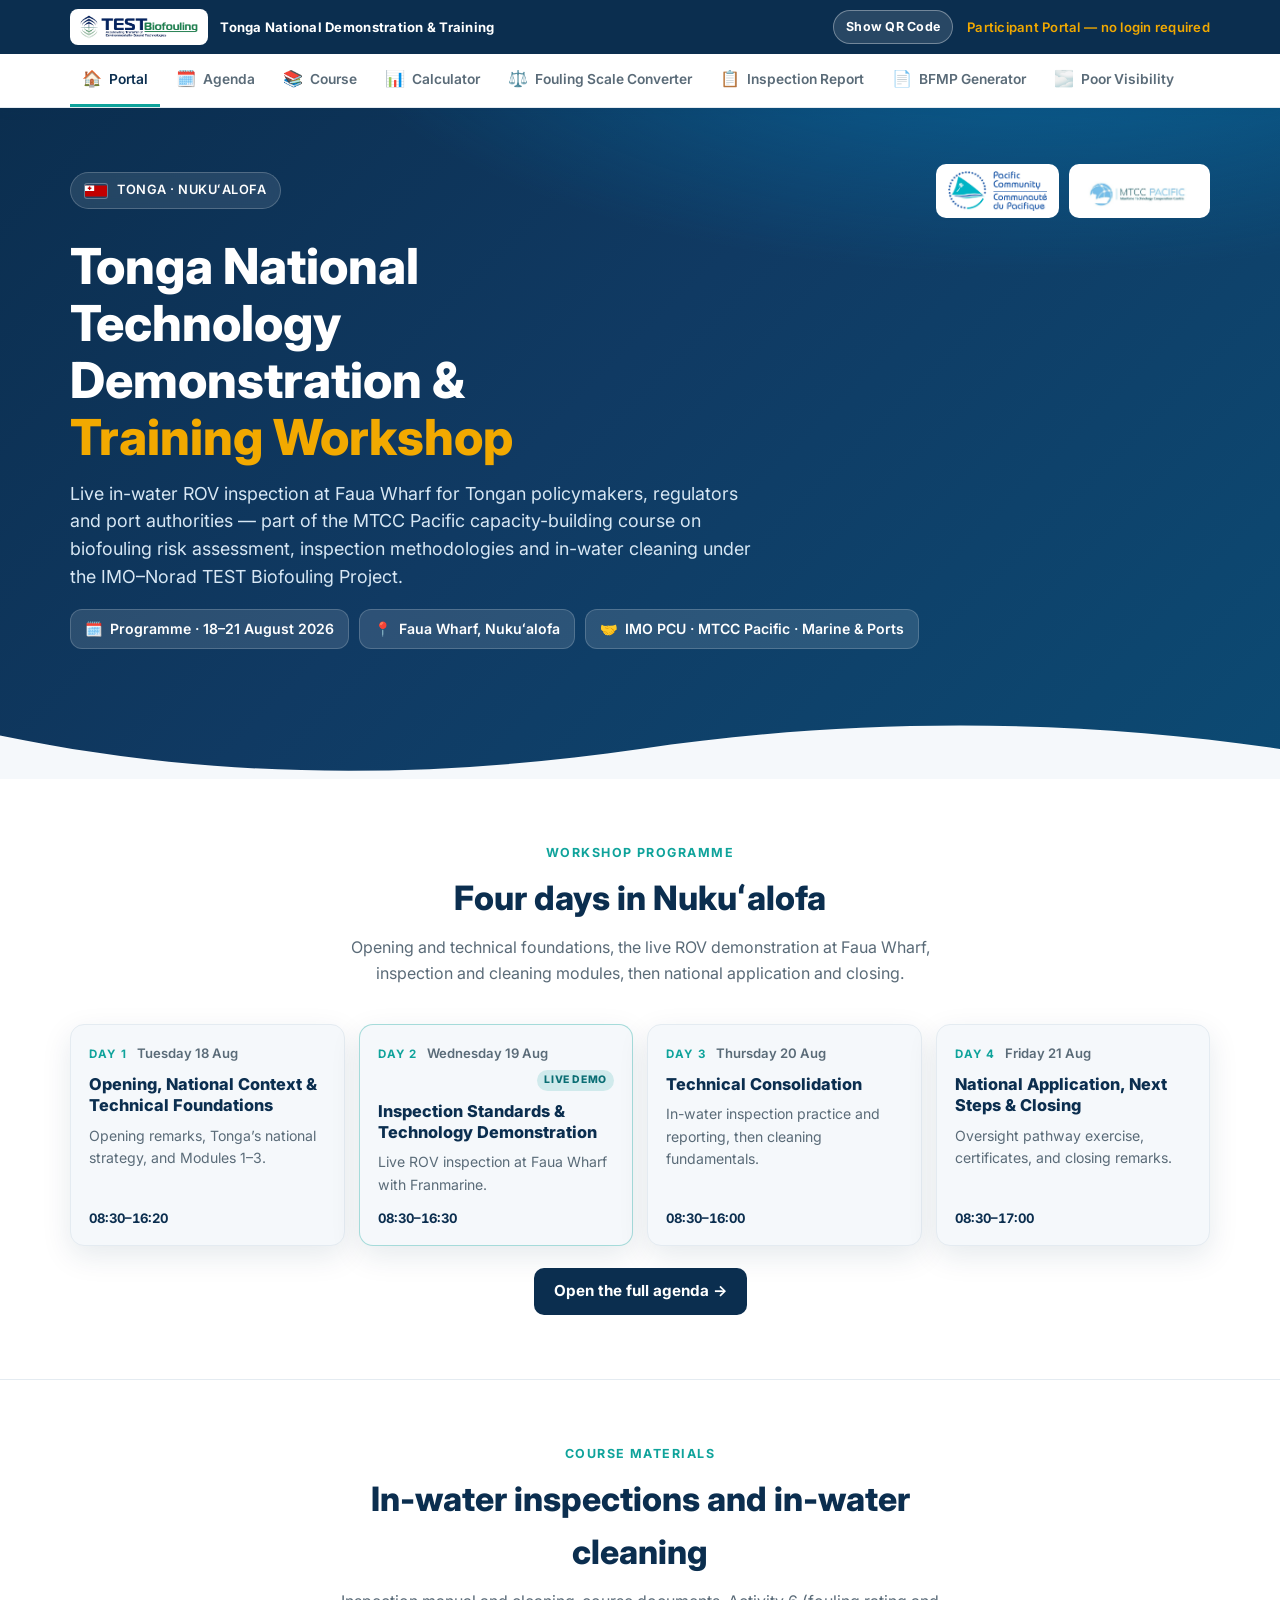
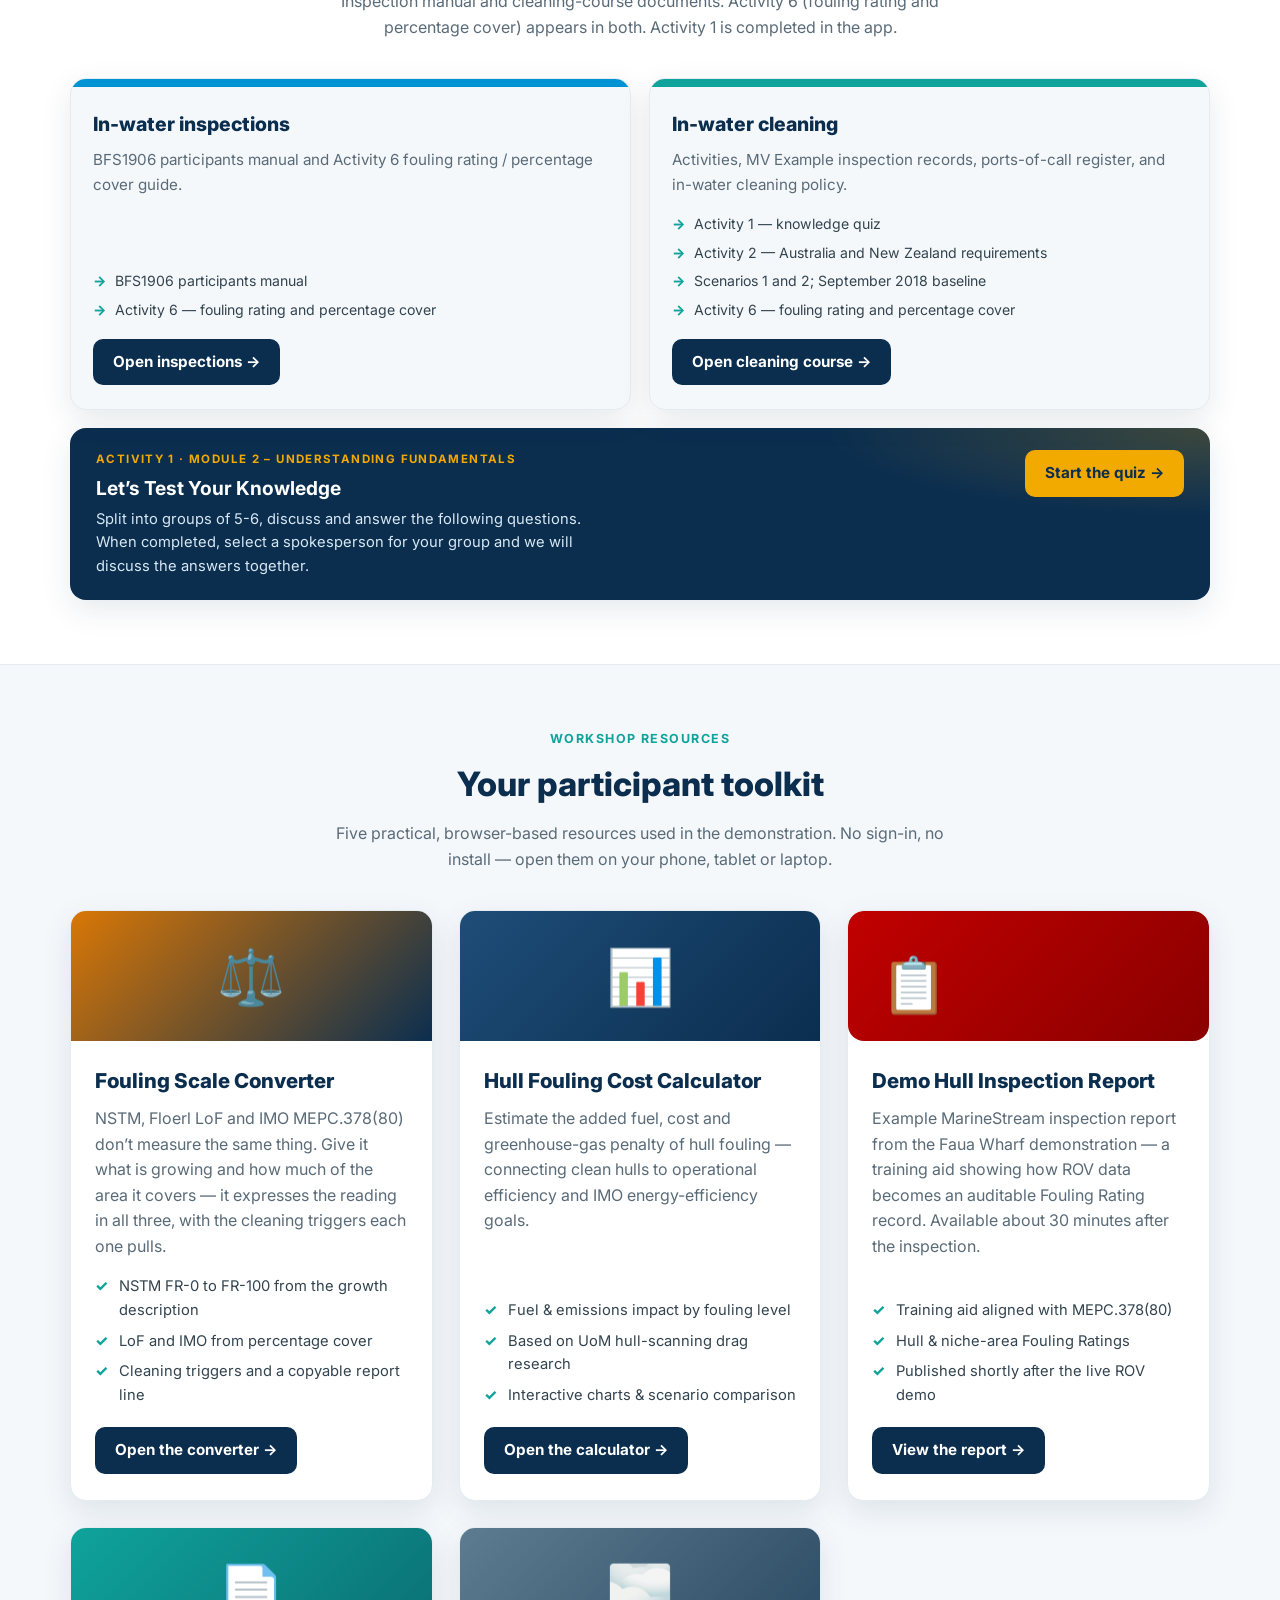
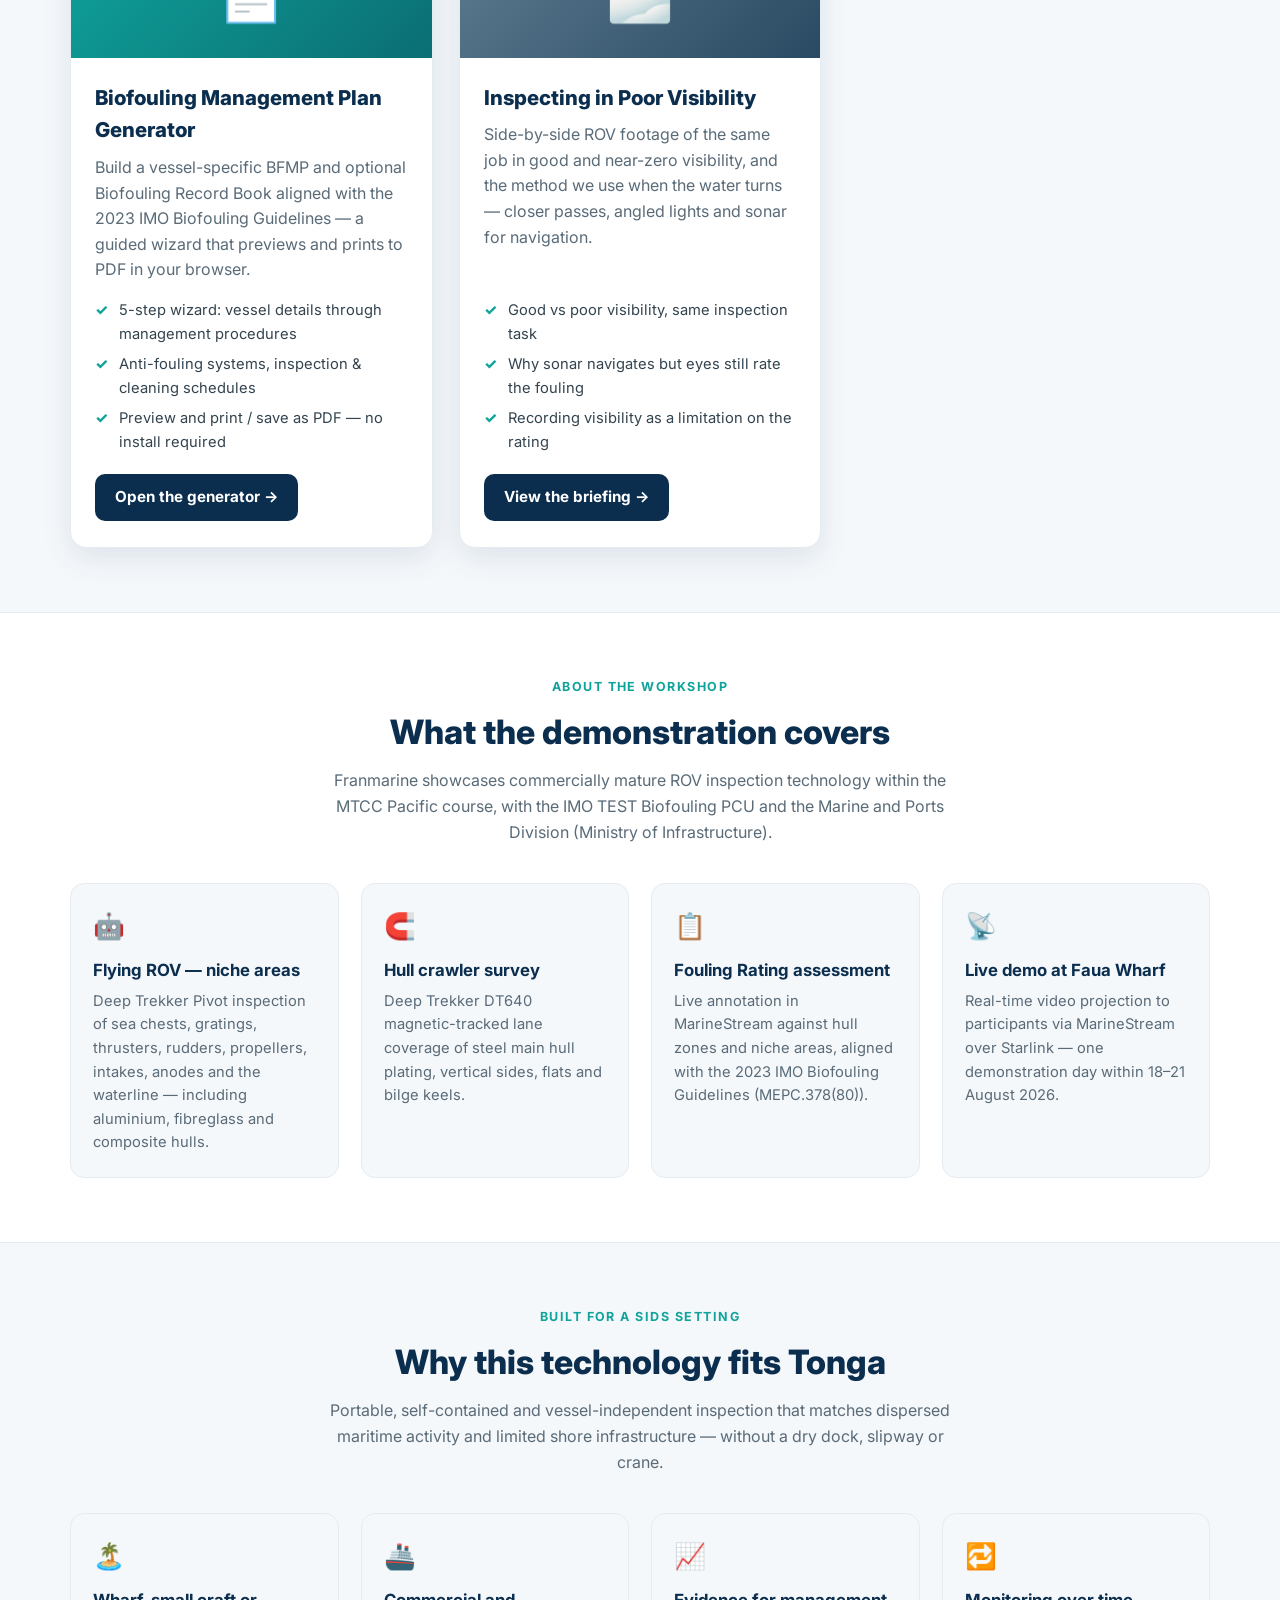
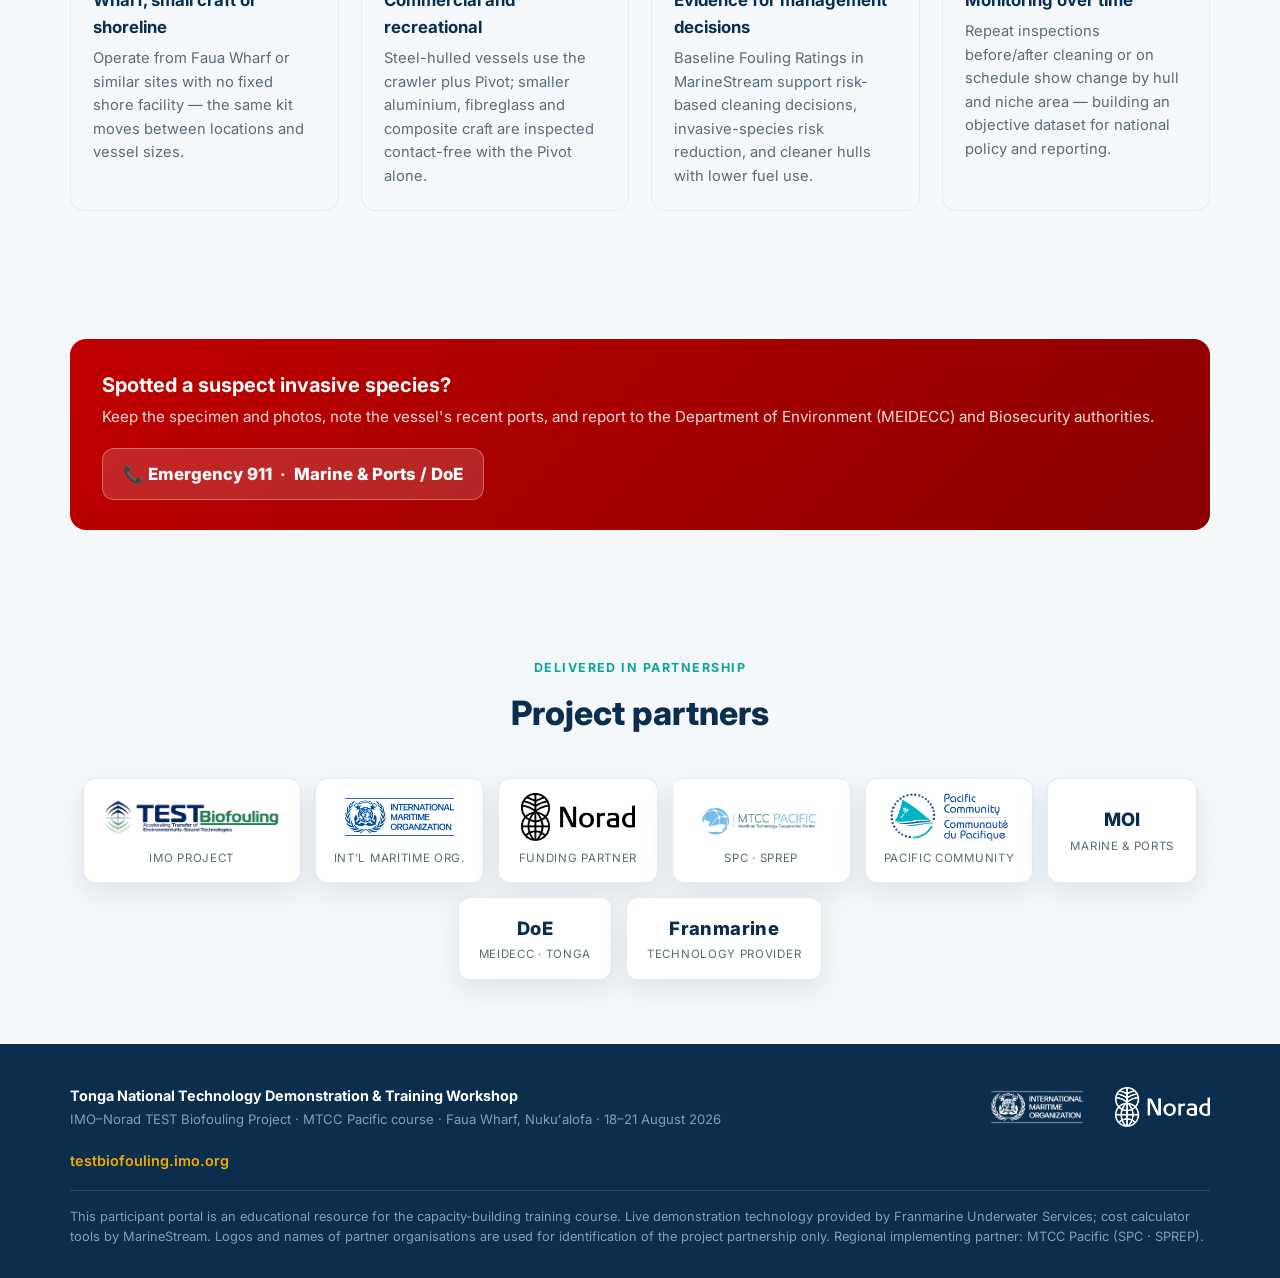
==== commit 615030a5: "add fouling scale converter Co-authored-by: Cursor <cursoragent@cursor.com>" ====
--- a/index.html
+++ b/index.html
@@ -35,8 +35,6 @@
 
         /* ===== Tool cards ===== */
         .tools { display: grid; grid-template-columns: repeat(auto-fit, minmax(300px, 1fr)); gap: 26px; }
-        /* Four cards read better as a 2x2 block than as a row of three with one orphan. */
-        @media (min-width: 900px) { .tools { grid-template-columns: repeat(2, 1fr); } }
         .tool {
             position: relative; display: flex; flex-direction: column;
             background: var(--white); border: 1px solid var(--line);
@@ -47,6 +45,7 @@
         .tool:hover { transform: translateY(-6px); box-shadow: var(--shadow-lg); }
         .tool-banner { height: 130px; display: flex; align-items: center; justify-content: center; font-size: 3.4rem; }
         .tool-banner.calc  { background: linear-gradient(135deg, #1E4D78, #0b2e4f); }
+        .tool-banner.scale { background: linear-gradient(135deg, #d97706, #0b2e4f); }
         .tool-banner.report { background: linear-gradient(135deg, var(--maroon), #8a0000); }
         .tool-banner.bfmp   { background: linear-gradient(135deg, #0fa39b, #0b6e74); }
         .tool-banner.vis    { background: linear-gradient(135deg, #5d7c91, #2a4a63); }
@@ -264,9 +263,22 @@
             <div class="section-head">
                 <div class="kicker">Workshop Resources</div>
                 <h2>Your participant toolkit</h2>
-                <p>Four practical, browser-based resources used in the demonstration. No sign-in, no install — open them on your phone, tablet or laptop.</p>
+                <p>Five practical, browser-based resources used in the demonstration. No sign-in, no install — open them on your phone, tablet or laptop.</p>
             </div>
             <div class="tools">
+                <a class="tool" href="converter/index.html">
+                    <div class="tool-banner scale">⚖️</div>
+                    <div class="tool-body">
+                        <h3>Fouling Scale Converter</h3>
+                        <p class="lede">NSTM, Floerl LoF and IMO MEPC.378(80) don’t measure the same thing. Give it what is growing and how much of the area it covers — it expresses the reading in all three, with the cleaning triggers each one pulls.</p>
+                        <ul>
+                            <li>NSTM FR-0 to FR-100 from the growth description</li>
+                            <li>LoF and IMO from percentage cover</li>
+                            <li>Cleaning triggers and a copyable report line</li>
+                        </ul>
+                        <span class="tool-cta">Open the converter →</span>
+                    </div>
+                </a>
                 <a class="tool" href="calculator/index.html">
                     <div class="tool-banner calc">📊</div>
                     <div class="tool-body">
--- a/assets/portal.css
+++ b/assets/portal.css
@@ -180,8 +180,8 @@
     display: inline-flex;
     align-items: center;
     gap: 7px;
-    padding: 12px 16px;
-    font-size: .88rem;
+    padding: 12px 12px;
+    font-size: .86rem;
     font-weight: 600;
     color: var(--muted);
     text-decoration: none;
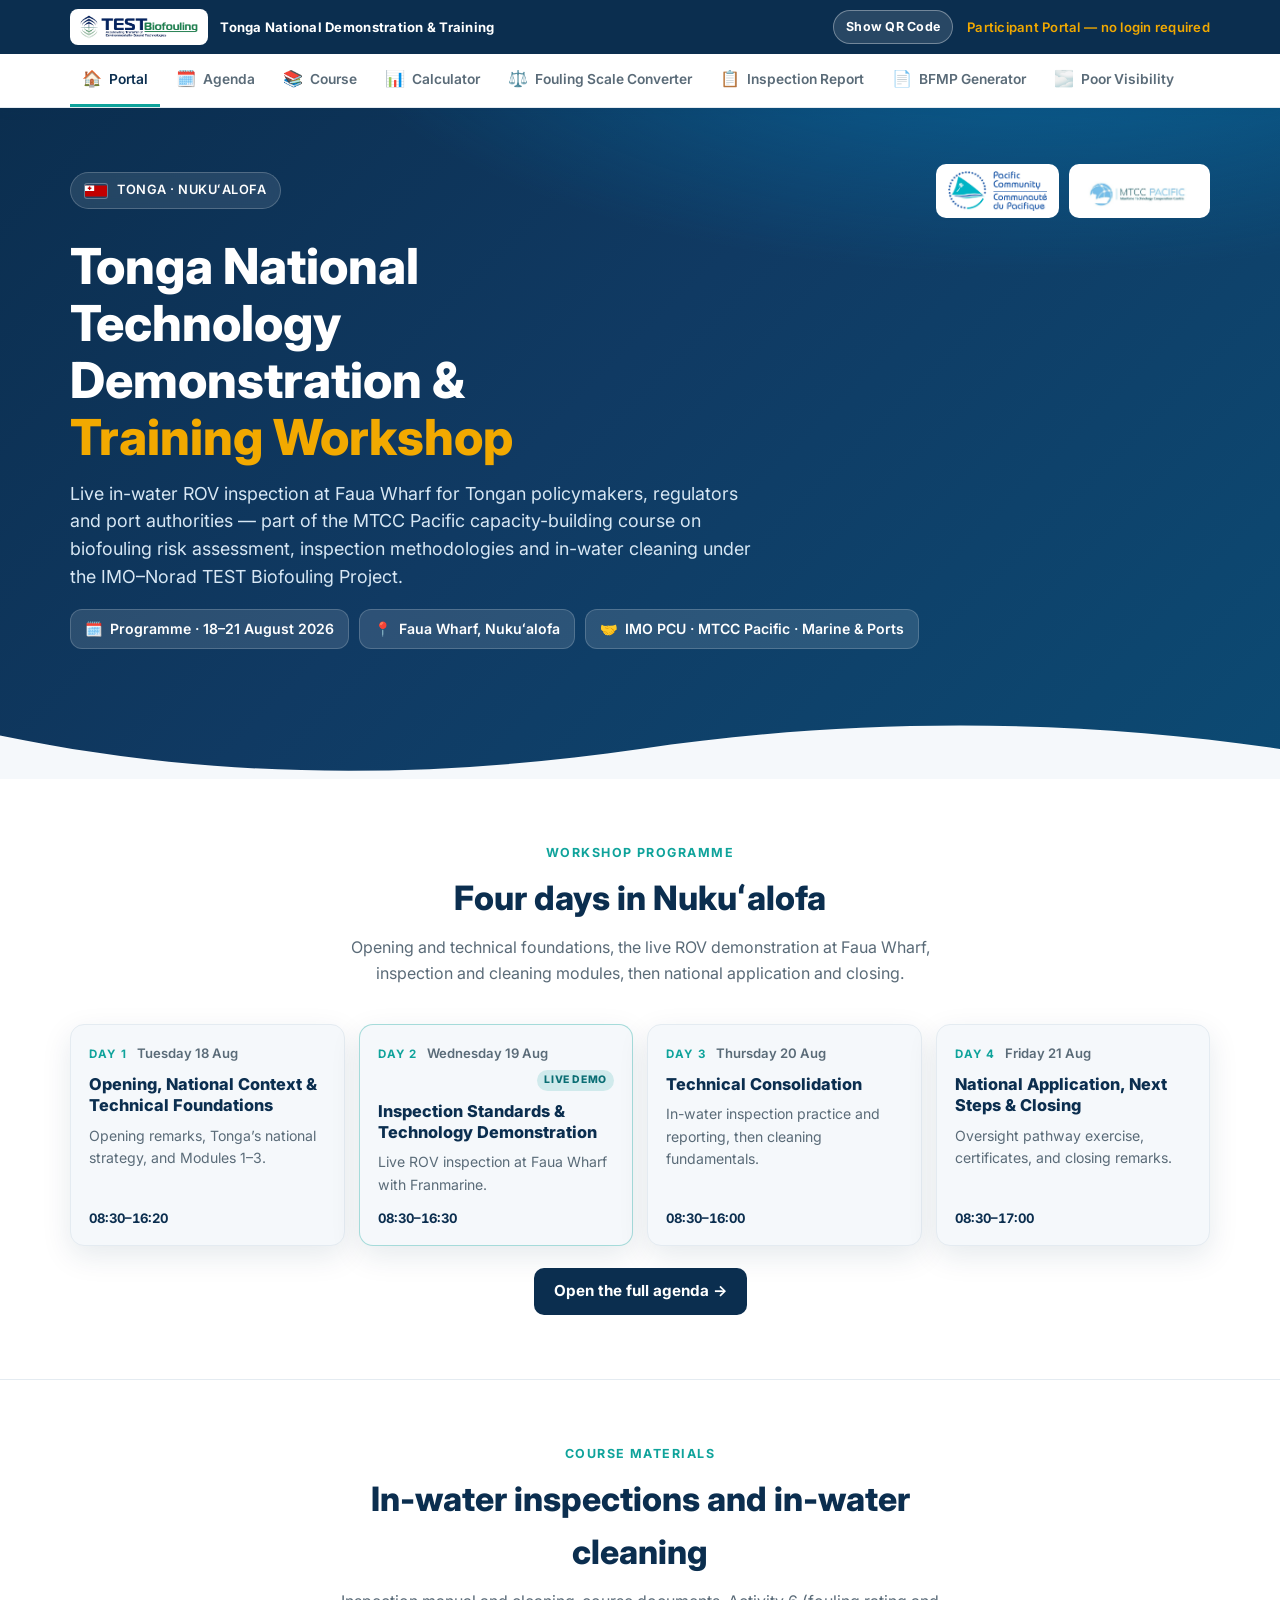
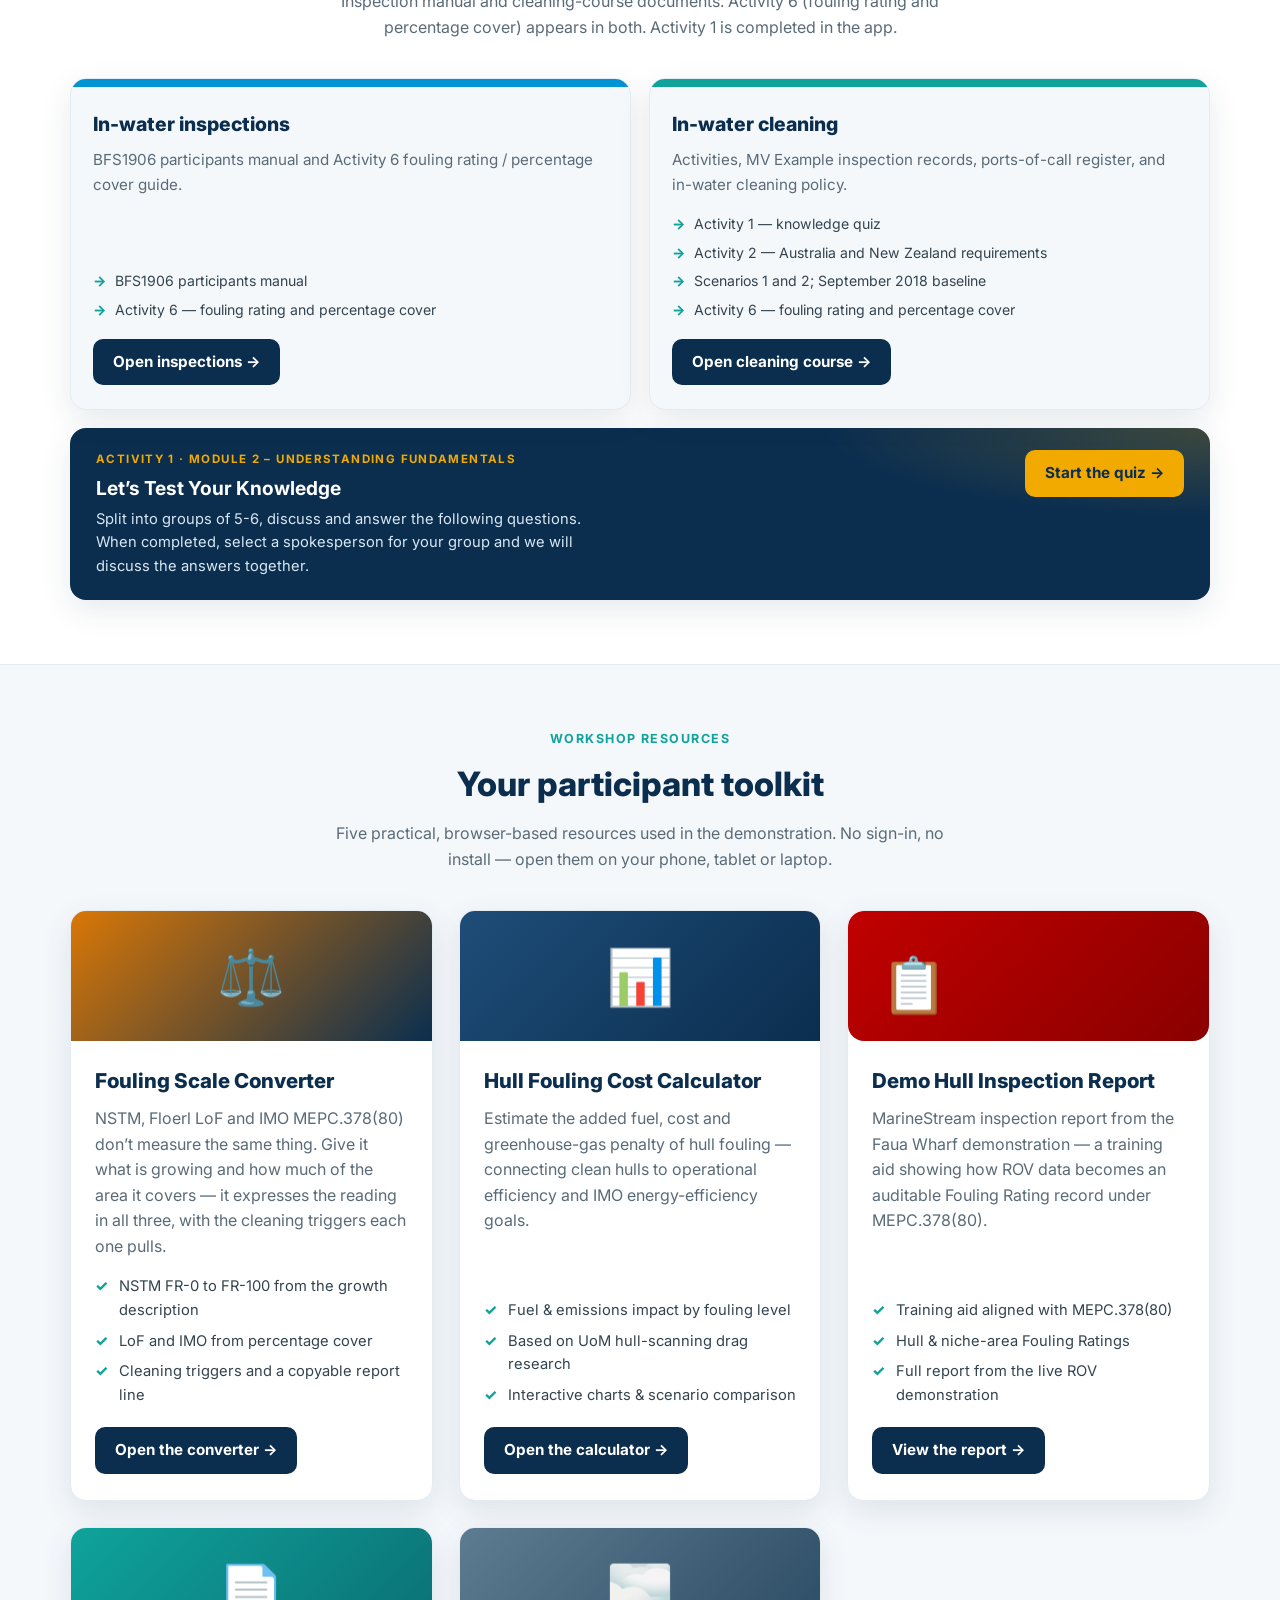
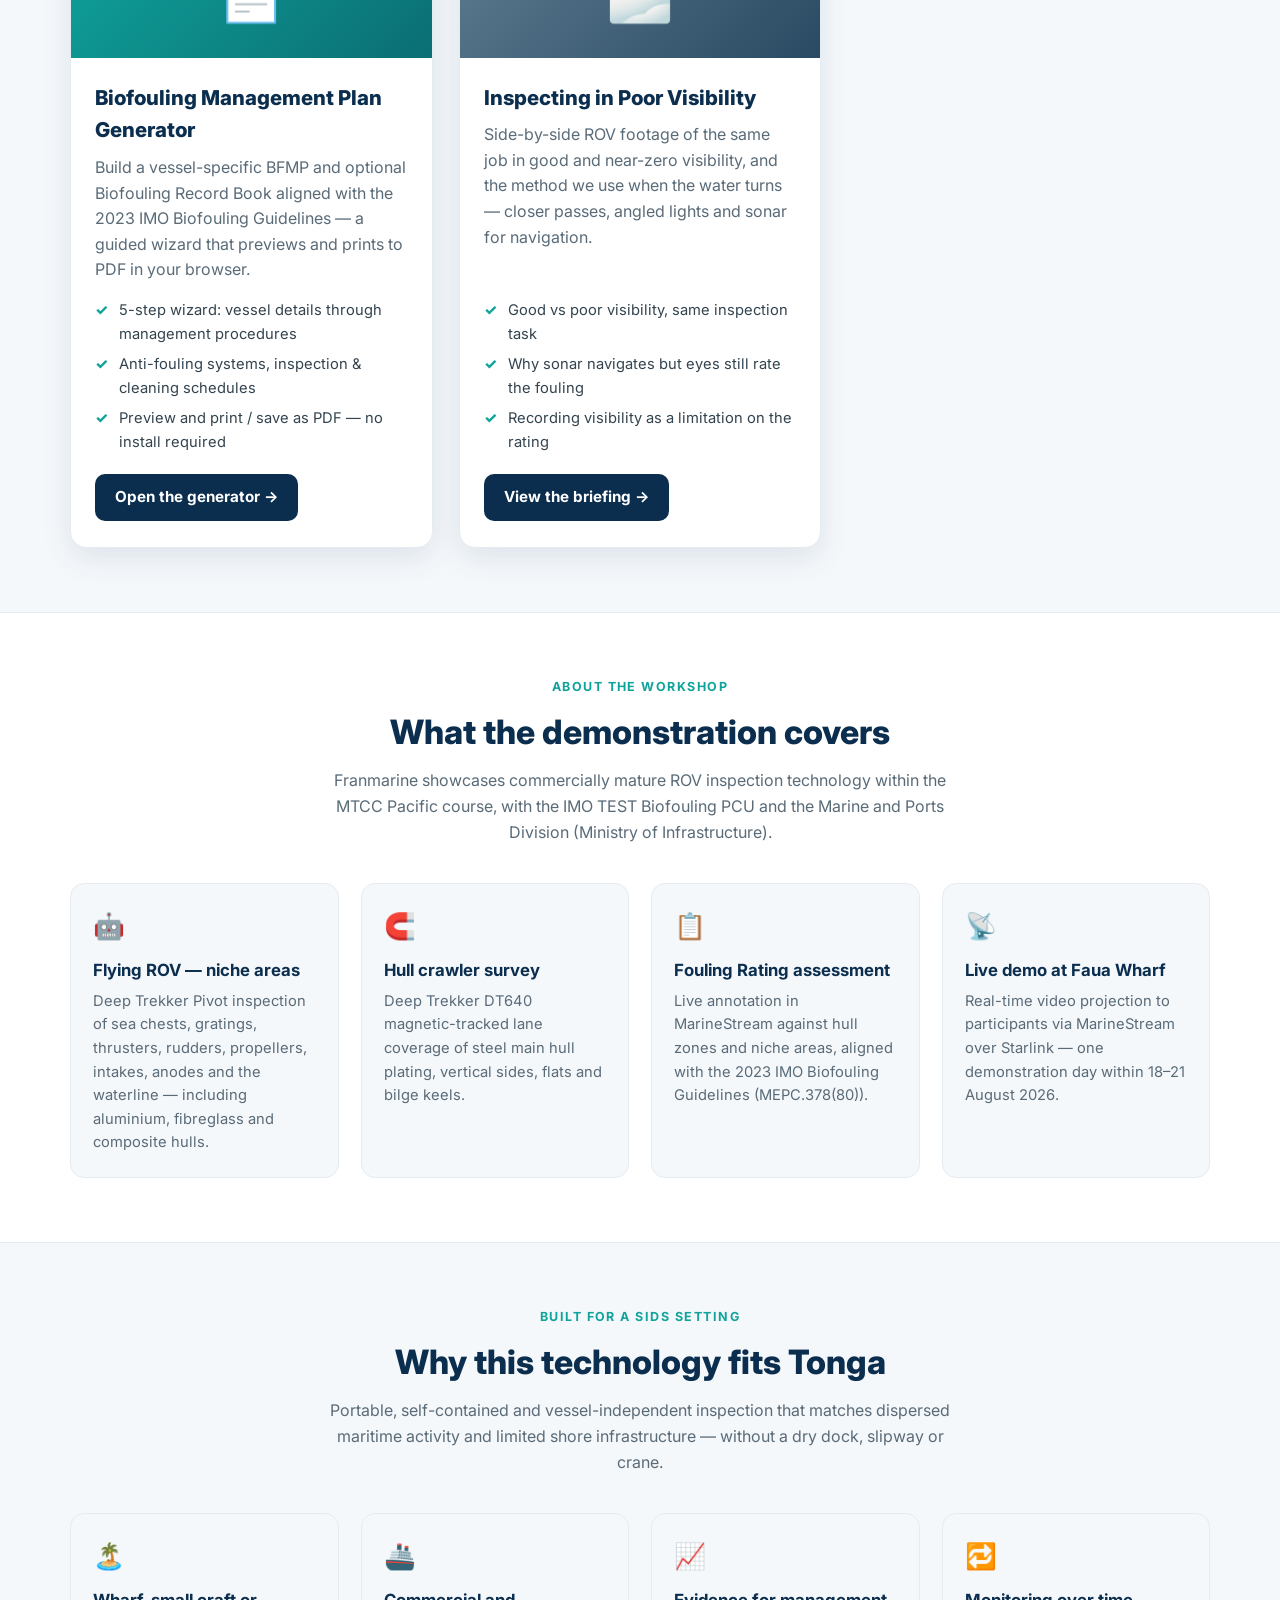
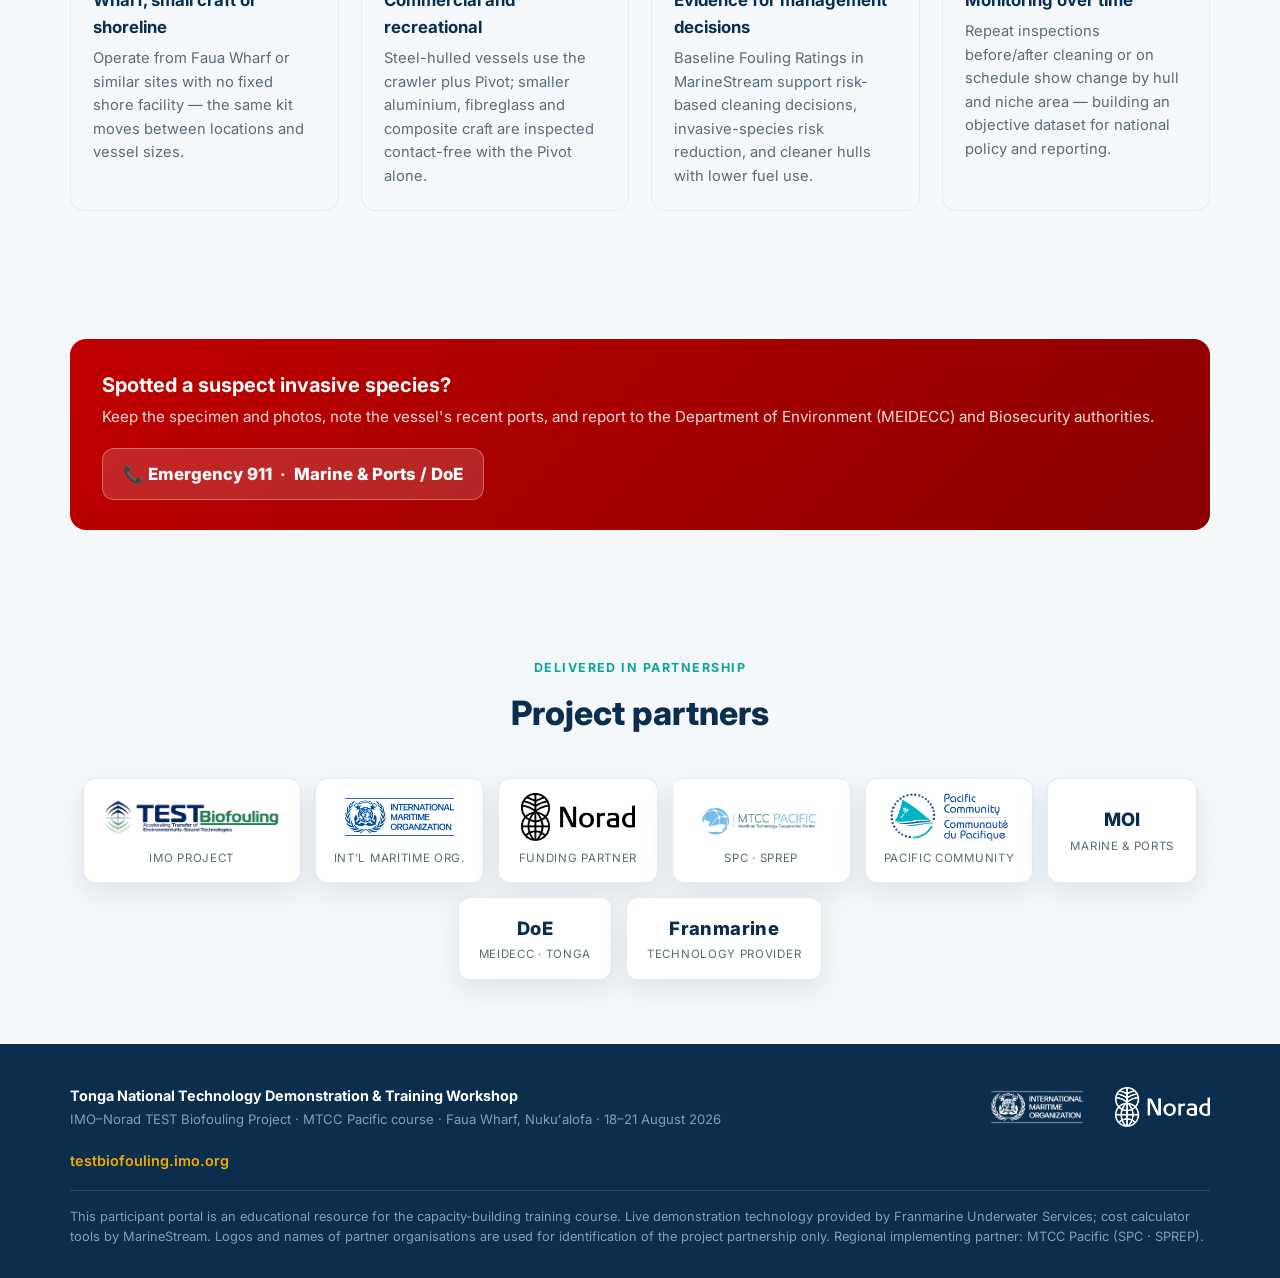
==== commit d1874acc: "uploaded report" ====
--- a/index.html
+++ b/index.html
@@ -296,11 +296,11 @@
                     <div class="tool-banner report">📋</div>
                     <div class="tool-body">
                         <h3>Demo Hull Inspection Report</h3>
-                        <p class="lede">Example MarineStream inspection report from the Faua Wharf demonstration — a training aid showing how ROV data becomes an auditable Fouling Rating record. Available about 30 minutes after the inspection.</p>
+                        <p class="lede">MarineStream inspection report from the Faua Wharf demonstration — a training aid showing how ROV data becomes an auditable Fouling Rating record under MEPC.378(80).</p>
                         <ul>
                             <li>Training aid aligned with MEPC.378(80)</li>
                             <li>Hull &amp; niche-area Fouling Ratings</li>
-                            <li>Published shortly after the live ROV demo</li>
+                            <li>Full report from the live ROV demonstration</li>
                         </ul>
                         <span class="tool-cta">View the report →</span>
                     </div>
